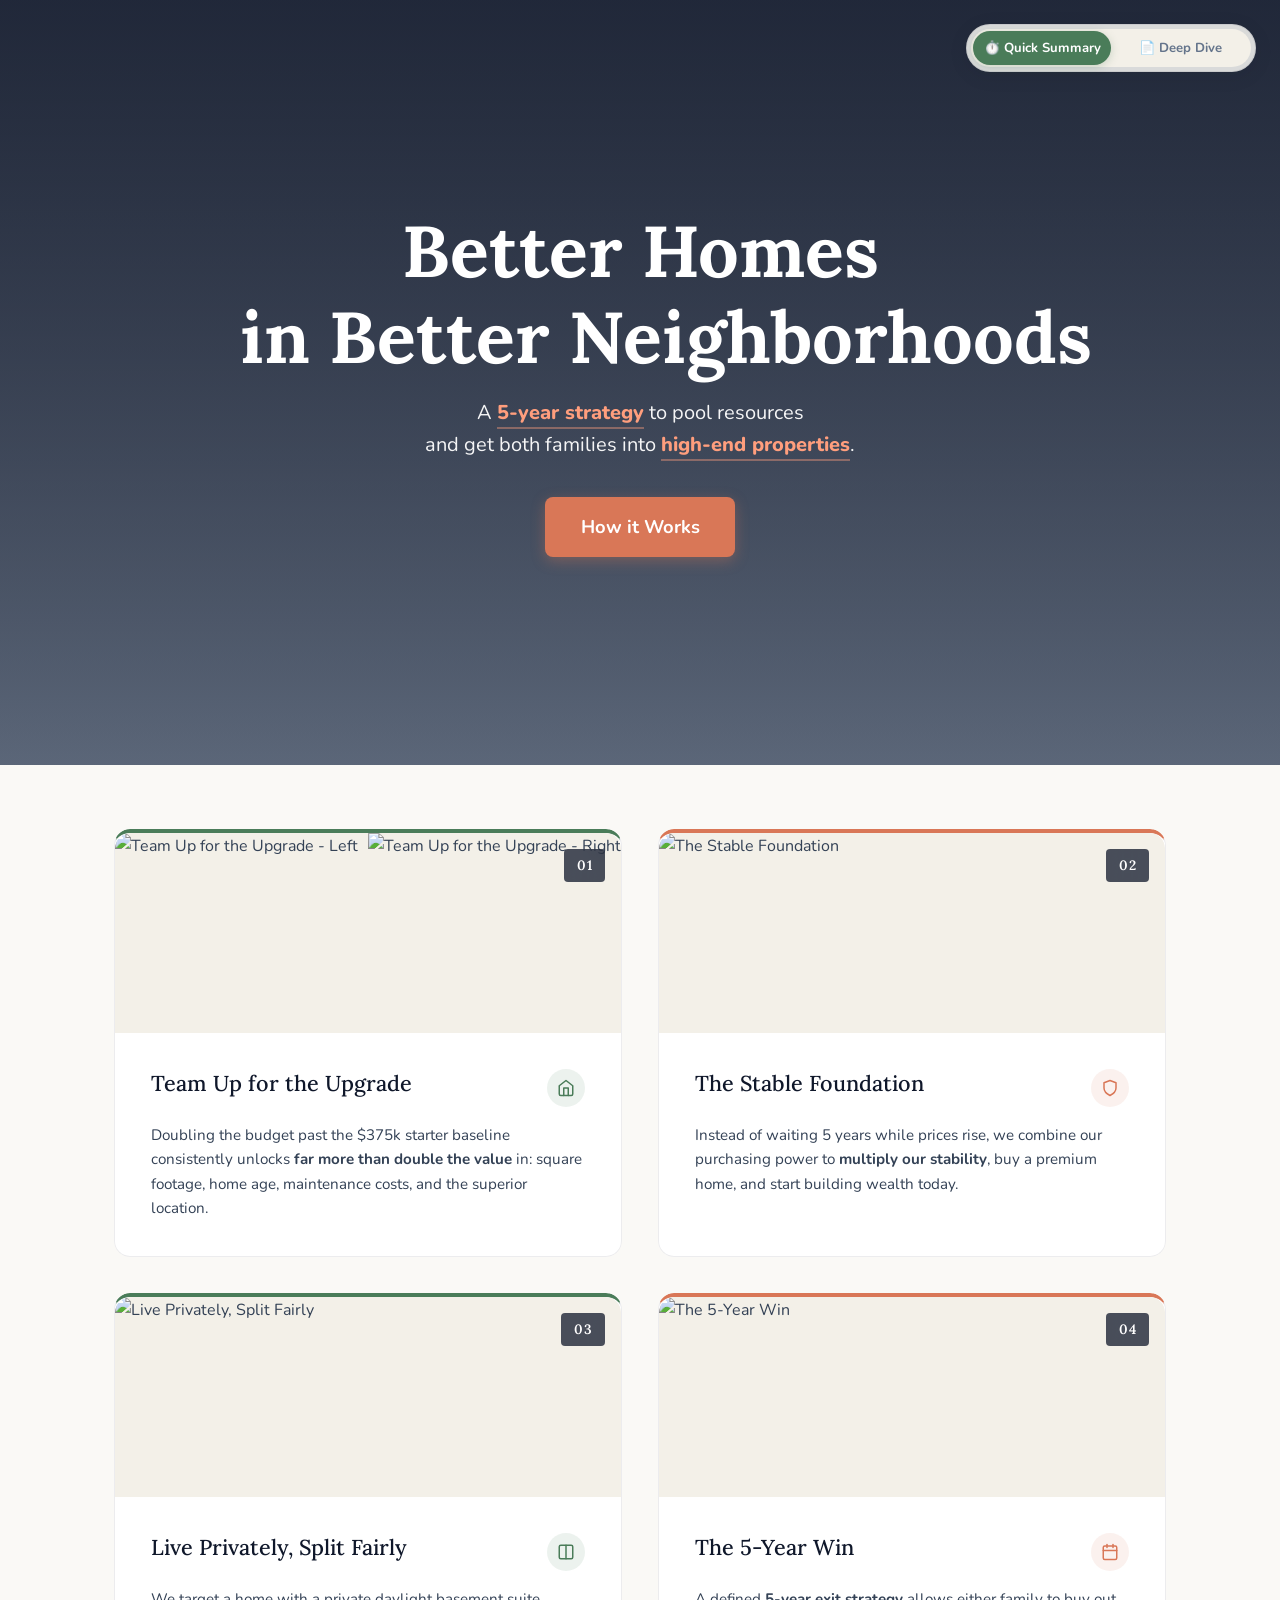
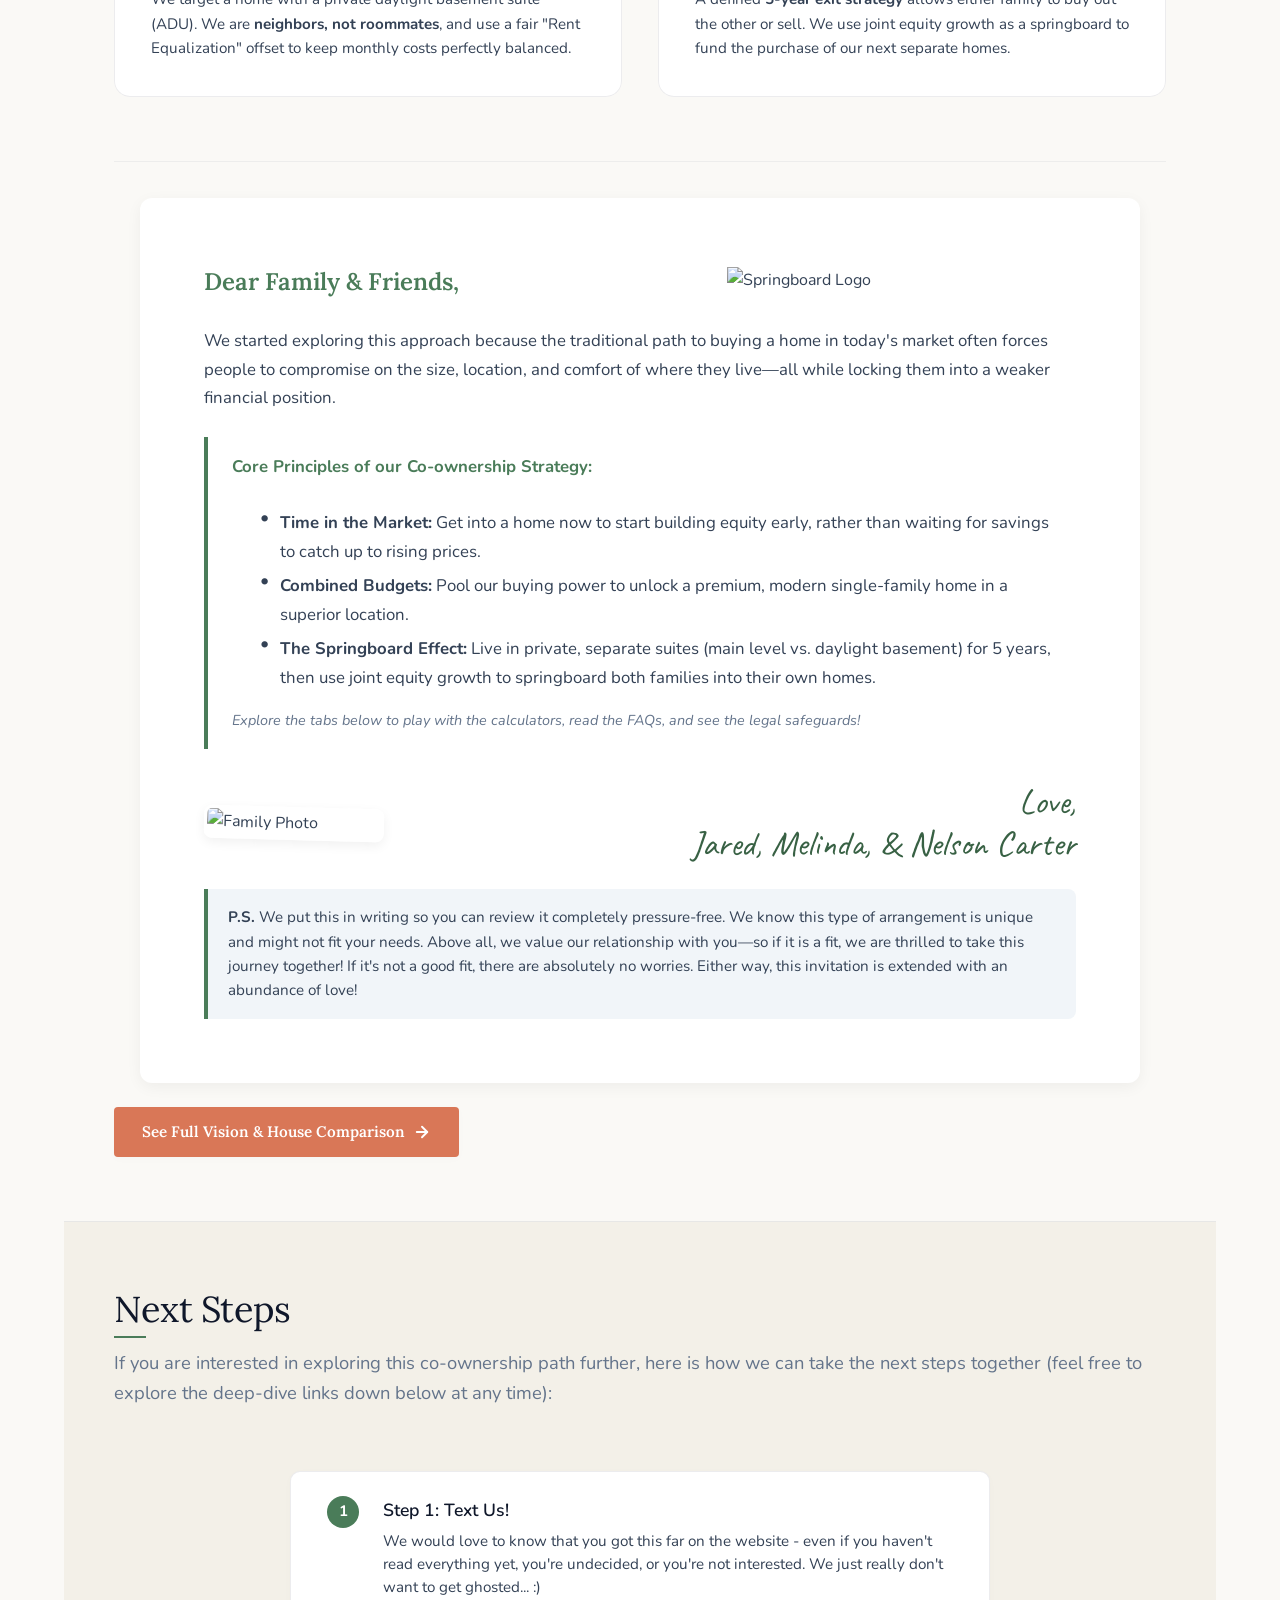
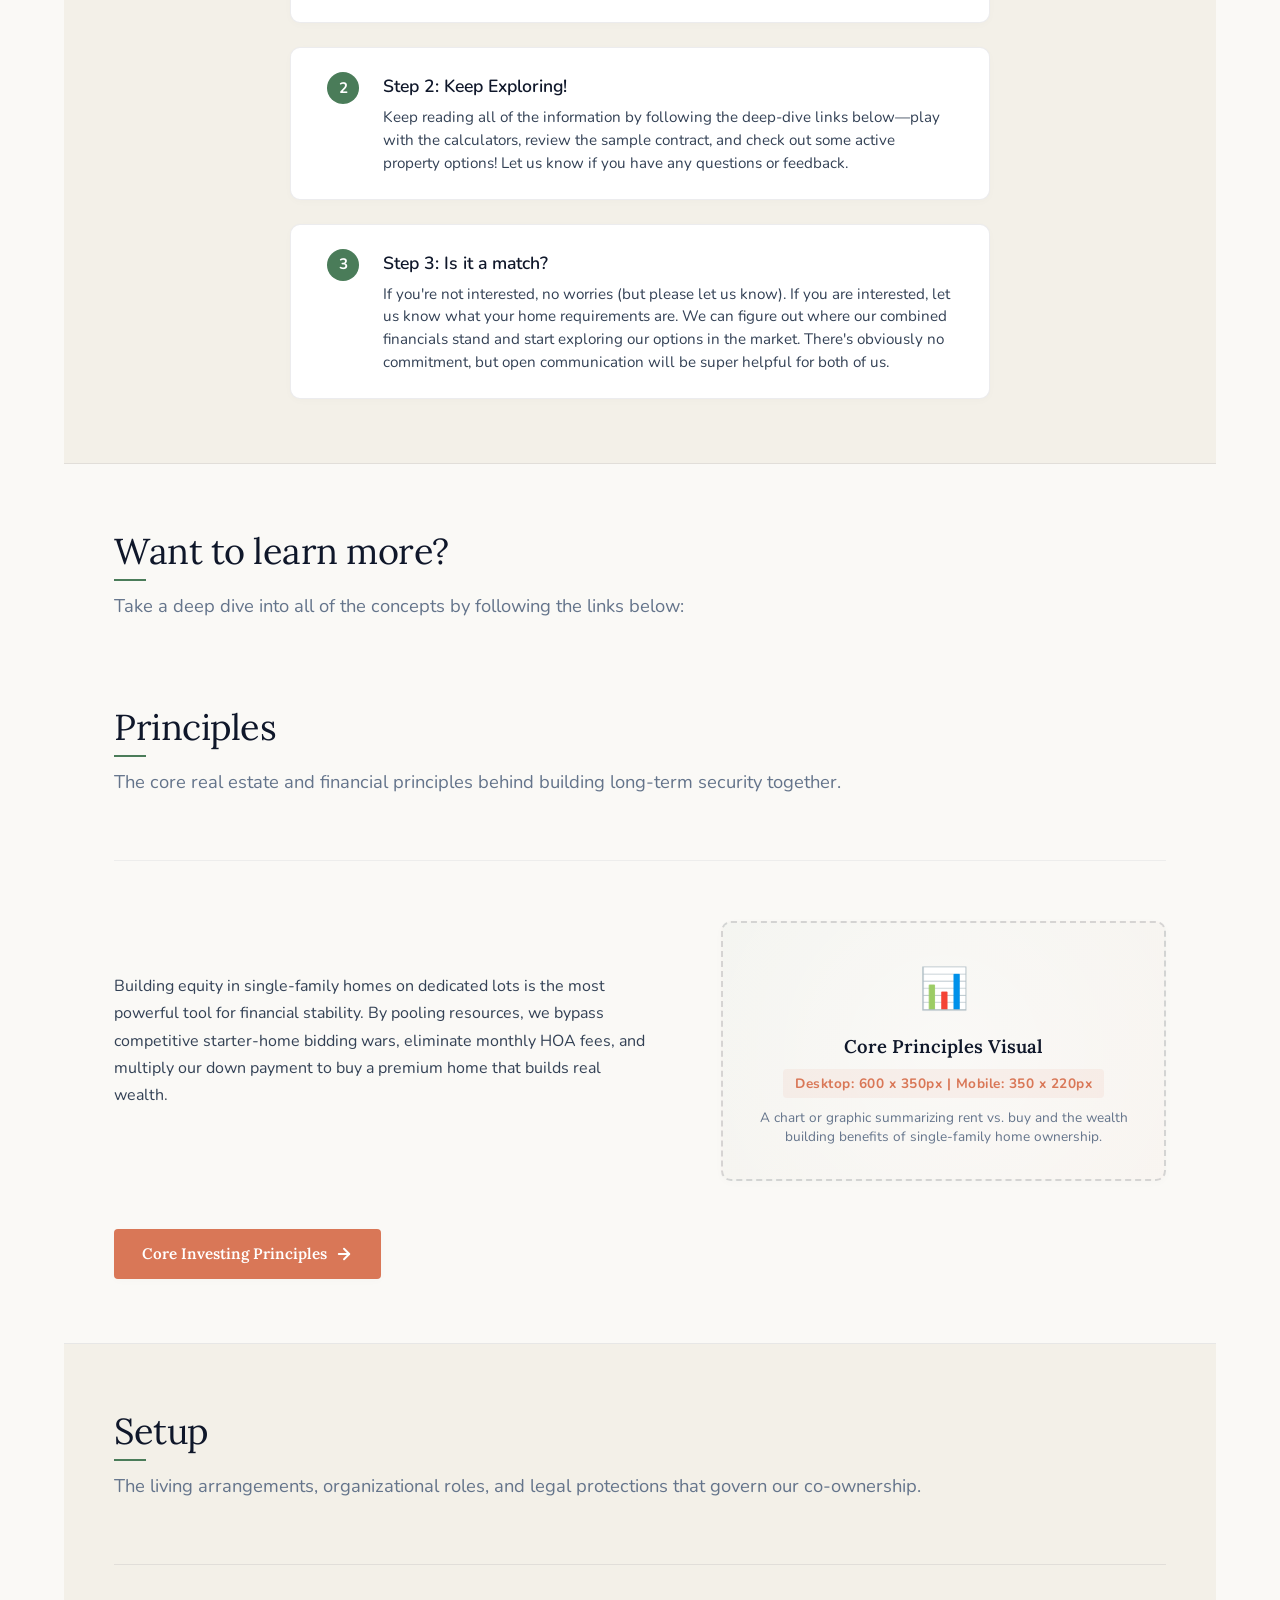
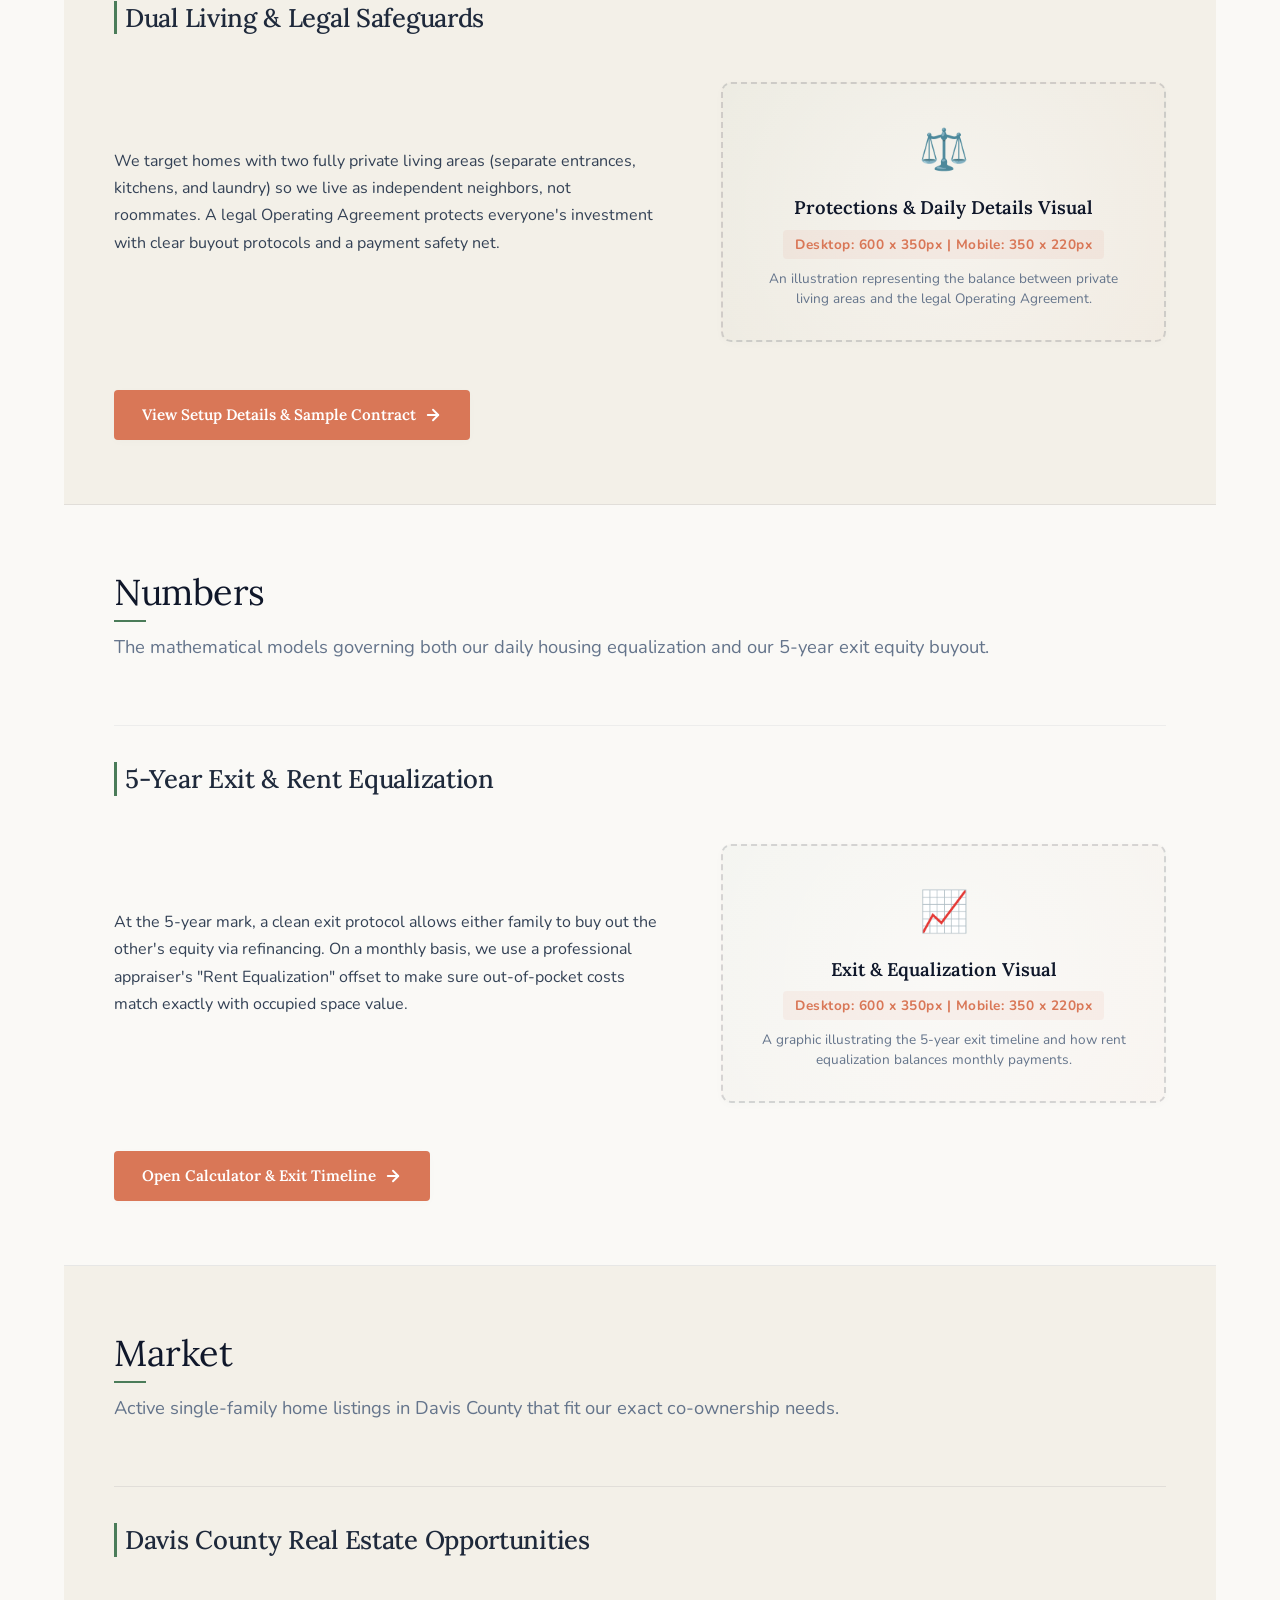
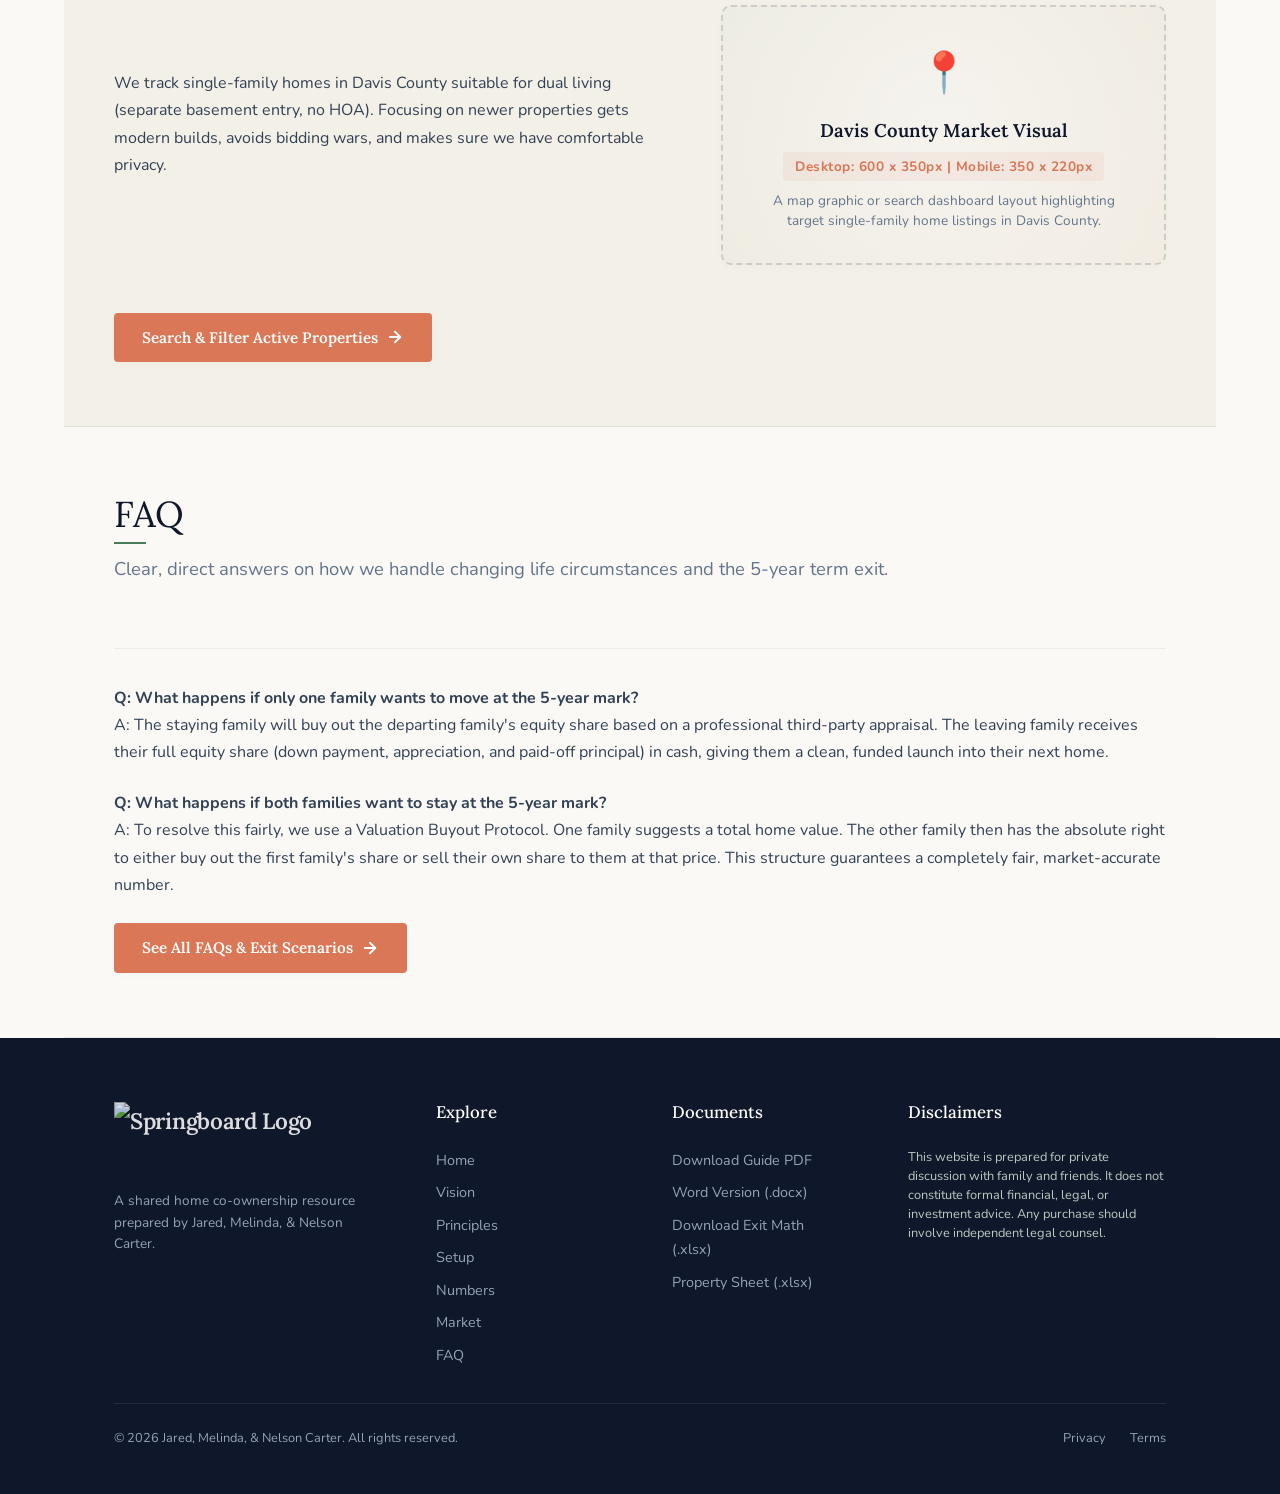
==== index.html @ 42039cf4 "Remove Partnership Dynamics section" ====
<!DOCTYPE html>
<html lang="en">
<head>
    <meta charset="UTF-8">
    <meta name="viewport" content="width=device-width, initial-scale=1.0">
    <meta name="description" content="A transparent, math-driven guide to home co-ownership. Prepared by Jared, Melinda, & Nelson Carter.">
    <title>Co-own: Home Co-ownership Informational Platform - Jared, Melinda, & Nelson Carter</title>
    <link rel="icon" type="image/png" href="https://raw.githubusercontent.com/zowper/co-own/main/assets/favicon.png">
    <link rel="stylesheet" href="css/styles.css">
</head>
<body class="homepage">

    <div class="layout-wrapper">
        <!-- Main Content Area -->
        <main class="main-content">

            <!-- Hero Section -->
            <section id="hero" class="hero-section">
                <!-- Hero Video Background -->
                <div class="hero-video-container">
                    <video id="hero-video-1" class="hero-video active" autoplay muted playsinline></video>
                    <video id="hero-video-2" class="hero-video" muted playsinline></video>
                    <div class="hero-video-overlay"></div>
                </div>
                <div class="hero-content">
                    <h1 class="hero-title">Better Homes<br><span class="hero-title-nowrap">in Better Neighborhoods</span></h1>
                    <p class="hero-subtitle">A <span class="hero-highlight">5-year strategy</span> to pool resources<br class="desktop-only">and get both families into <span class="hero-highlight">high-end properties</span>.</p>
                    <a href="#vision" class="hero-cta-btn">How it Works</a>
                </div>
            </section>

            <!-- Vision Section -->
            <section id="vision" class="section letter-section reveal-on-scroll">
                <div class="container">

                    <!-- Vision Cards Grid -->
                    <div class="vision-cards-grid">
                        <!-- Card 1 -->
                        <div class="vision-card accent-sage">
                            <div class="vision-card-image-container split-images">
                                <img src="https://raw.githubusercontent.com/zowper/co-own/main/assets/photos/Card1Left.jpg" alt="Team Up for the Upgrade - Left" class="vision-card-img-split">
                                <img src="https://raw.githubusercontent.com/zowper/co-own/main/assets/photos/Card1Right.jpg" alt="Team Up for the Upgrade - Right" class="vision-card-img-split">
                                <span class="vision-card-number">01</span>
                            </div>
                            <div class="vision-card-content">
                                <div class="vision-card-header">
                                    <h3 class="vision-card-title">Team Up for the Upgrade</h3>
                                    <div class="vision-card-icon-wrapper">
                                        <svg viewBox="0 0 24 24" fill="none" stroke="currentColor" stroke-width="2" stroke-linecap="round" stroke-linejoin="round"><path d="M3 9l9-7 9 7v11a2 2 0 0 1-2 2H5a2 2 0 0 1-2-2z"></path><polyline points="9 22 9 12 15 12 15 22"></polyline></svg>
                                    </div>
                                </div>
                                <div class="quick-read-content">
                                    <p class="vision-card-body">Doubling the budget past the $375k starter baseline consistently unlocks <strong>far more than double the value</strong> in: square footage, home age, maintenance costs, and the superior location.</p>
                                </div>
                                <div class="deep-dive-content">
                                    <p class="vision-card-body">Due to first-time homebuyer demand, the oldest and cheapest homes start around $375,000, yet pushing past that baseline earns outsized returns.</p>
                                    <p class="vision-card-body">Doubling the budget consistently unlocks far greater value: you get more than double the square footage, a drastically newer build, less than half the maintenance costs, and a far superior location. Instead of competing for overpriced properties in the lower budget tiers, we pool our resources to get more for every dollar.</p>
                                </div>
                            </div>
                        </div>
                        <!-- Card 2 -->
                        <div class="vision-card accent-terracotta">
                            <div class="vision-card-image-container">
                                <img src="https://raw.githubusercontent.com/zowper/co-own/main/assets/photos/Card2.jpg" alt="The Stable Foundation" class="vision-card-img">
                                <span class="vision-card-number">02</span>
                            </div>
                            <div class="vision-card-content">
                                <div class="vision-card-header">
                                    <h3 class="vision-card-title">The Stable Foundation</h3>
                                    <div class="vision-card-icon-wrapper">
                                        <svg viewBox="0 0 24 24" fill="none" stroke="currentColor" stroke-width="2" stroke-linecap="round" stroke-linejoin="round"><path d="M12 22s8-4 8-10V5l-8-3-8 3v7c0 6 8 10 8 10z"></path></svg>
                                    </div>
                                </div>
                                <div class="quick-read-content">
                                    <p class="vision-card-body">Instead of waiting 5 years while prices rise, we combine our purchasing power to <strong>multiply our stability</strong>, buy a premium home, and start building wealth today.</p>
                                </div>
                                <div class="deep-dive-content">
                                    <p class="vision-card-body">Need help with your down payment? Need a co-borrower? By teaming up, our financial stability and purchasing power are instantly multiplied. Homes are going up by thousands of dollars each month, pushing traditional ownership further out of reach.</p>
                                    <p class="vision-card-body">Instead of waiting 5 years to afford a home—when prices could be tens or hundreds of thousands of dollars higher—we use our combined strength to buy a premium home and start building wealth right now.</p>
                                </div>
                            </div>
                        </div>
                        <!-- Card 3 -->
                        <div class="vision-card accent-sage">
                            <div class="vision-card-image-container">
                                <img src="https://raw.githubusercontent.com/zowper/co-own/main/assets/photos/Card3.jpg" alt="Live Privately, Split Fairly" class="vision-card-img">
                                <span class="vision-card-number">03</span>
                            </div>
                            <div class="vision-card-content">
                                <div class="vision-card-header">
                                    <h3 class="vision-card-title">Live Privately, Split Fairly</h3>
                                    <div class="vision-card-icon-wrapper">
                                        <svg viewBox="0 0 24 24" fill="none" stroke="currentColor" stroke-width="2" stroke-linecap="round" stroke-linejoin="round"><rect x="3" y="3" width="18" height="18" rx="2" ry="2"></rect><line x1="12" y1="3" x2="12" y2="21"></line></svg>
                                    </div>
                                </div>
                                <div class="quick-read-content">
                                    <p class="vision-card-body">We target a home with a private daylight basement suite (ADU). We are <strong>neighbors, not roommates</strong>, and use a fair "Rent Equalization" offset to keep monthly costs perfectly balanced.</p>
                                </div>
                                <div class="deep-dive-content">
                                    <p class="vision-card-body">Our specific target is a premium single-family home featuring a main living space alongside a completely separate, functional daylight basement apartment (an ADU). Both families get their own exclusive, private living space to enjoy. We become neighbors - not roommates.</p>
                                    <p class="vision-card-body">Because the upstairs and downstairs units have different rental values, we use a straightforward "Rent Equalization" formula. By adjusting monthly contributions based on the market value of the space each family occupies, we keep our out-of-pocket housing costs perfectly fair, transparent, and balanced.</p>
                                </div>
                            </div>
                        </div>
                        <!-- Card 4 -->
                        <div class="vision-card accent-terracotta">
                            <div class="vision-card-image-container">
                                <img src="https://raw.githubusercontent.com/zowper/co-own/main/assets/photos/Card4.jpg" alt="The 5-Year Win" class="vision-card-img">
                                <span class="vision-card-number">04</span>
                            </div>
                            <div class="vision-card-content">
                                <div class="vision-card-header">
                                    <h3 class="vision-card-title">The 5-Year Win</h3>
                                    <div class="vision-card-icon-wrapper">
                                        <svg viewBox="0 0 24 24" fill="none" stroke="currentColor" stroke-width="2" stroke-linecap="round" stroke-linejoin="round"><rect x="3" y="4" width="18" height="18" rx="2" ry="2"></rect><line x1="16" y1="2" x2="16" y2="6"></line><line x1="8" y1="2" x2="8" y2="6"></line><line x1="3" y1="10" x2="21" y2="10"></line></svg>
                                    </div>
                                </div>
                                <div class="quick-read-content">
                                    <p class="vision-card-body">A defined <strong>5-year exit strategy</strong> allows either family to buy out the other or sell. We use joint equity growth as a springboard to fund the purchase of our next separate homes.</p>
                                </div>
                                <div class="deep-dive-content">
                                    <p class="vision-card-body">This isn't a permanent living arrangement; it's a smart stepping stone. At the five-year mark, we trigger a defined exit strategy.</p>
                                    <p class="vision-card-body">Our goal is to use the accumulated equity to fund the purchase of a second home, allowing us to duplicate the model and gain full independence. Otherwise, the agreement includes a clear buyout mechanism and early exit paths that are 100% fair to both owners should either of us need them at any point.</p>
                                </div>
                            </div>
                        </div>
                    </div>

                    <!-- Sub-section: Proposal Letter -->
                    <div class="sub-section" id="proposal">
                        <div class="letter-card">
                            <img src="https://raw.githubusercontent.com/zowper/co-own/main/assets/Springboard-Logo.png" alt="Springboard Logo" class="letter-logo">
                            <div class="letter-greeting">Dear Family & Friends,</div>
                            <div class="letter-body">
                                <div class="quick-read-content">
                                    <p>We started exploring this approach because the traditional path to buying a home in today's market often forces people to compromise on the size, location, and comfort of where they live—all while locking them into a weaker financial position.</p>
                                    <div style="border-left: 4px solid var(--color-secondary); padding: var(--space-sm) var(--space-md); margin-bottom: var(--space-md);">
                                        <p style="margin-bottom: var(--space-xs); font-weight: 700; color: var(--color-secondary);">Core Principles of our Co-ownership Strategy:</p>
                                        <ul style="margin-left: 20px; margin-bottom: var(--space-sm); line-height: 1.6;">
                                            <li style="margin-bottom: 6px;"><strong>Time in the Market:</strong> Get into a home now to start building equity early, rather than waiting for savings to catch up to rising prices.</li>
                                            <li style="margin-bottom: 6px;"><strong>Combined Budgets:</strong> Pool our buying power to unlock a premium, modern single-family home in a superior location.</li>
                                            <li style="margin-bottom: 6px;"><strong>The Springboard Effect:</strong> Live in private, separate suites (main level vs. daylight basement) for 5 years, then use joint equity growth to springboard both families into their own homes.</li>
                                        </ul>
                                        <p style="font-size: 0.9rem; color: var(--color-text-muted); font-style: italic; margin-bottom: 0;">Explore the tabs below to play with the calculators, read the FAQs, and see the legal safeguards!</p>
                                    </div>
                                </div>
                                <div class="deep-dive-content">
                                    <p>We started exploring this approach because the traditional path to buying a home in today's market often forces people to compromise on the size, location, and comfort of where they live—all while locking them into a weaker financial position.</p>
                                    <p>Through Jared’s experience investing in Utah real estate since 2017—from co-owning properties in Heber, Herriman, and Ogden to serving on a 64-unit HOA board—we have seen firsthand how powerful real estate is for building long-term security. Now, we want to bring those same wealth-building principles to our own housing, sharing the benefits with those we care about.</p>
                                    <p>When we ran the numbers, we realized the smartest, most stable path forward is a structured, 5-year co-ownership. By teaming up, two households can lift each other up and get both families into their own homes.</p>
                                    <p>Our plan is built on three core principles:</p>
                                    <ul style="margin-bottom: var(--space-md); margin-left: 20px;">
                                        <li><strong>Time in the market:</strong> Getting into a home now is the key to building equity early.</li>
                                        <li><strong>Pooling power:</strong> By combining our budgets, we unlock far more home value—better quality, larger square footage, newer builds, and superior locations—than we could individually.</li>
                                        <li><strong>The Springboard effect:</strong> By purchasing a home with a completely separate, private daylight basement suite, we can build equity together for five years. We then use that growth to fund a second home, successfully springboarding both families into desirable properties.</li>
                                    </ul>
                                    <p>This website is an introduction to how these principles work. It outlines the co-ownership numbers, the daily details, the legal protections, and our 5-year exit plan. We invite you to look through it, play with the numbers at your own pace, and see if we can build something great together.</p>
                                </div>
                            </div>
                            <div class="letter-signature">
                                <img src="https://raw.githubusercontent.com/zowper/co-own/main/assets/Carters.jpg" alt="Family Photo" class="signature-family-photo">
                                <div class="letter-names">Love,<br>Jared, Melinda, & Nelson Carter</div>
                            </div>
                            <div class="letter-ps">
                                <strong>P.S.</strong> We put this in writing so you can review it completely pressure-free. We know this type of arrangement is unique and might not fit your needs. Above all, we value our relationship with you—so if it is a fit, we are thrilled to take this journey together!  If it's not a good fit, there are absolutely no worries. Either way, this invitation is extended with an abundance of love!
                            </div>
                        </div>
                        
                        <div class="section-learn-more">
                            <a href="vision.html" class="learn-more-btn">
                                See Full Vision & House Comparison
                                <svg width="18" height="18" viewBox="0 0 24 24" fill="none" stroke="currentColor" stroke-width="2.5" stroke-linecap="round" stroke-linejoin="round" aria-hidden="true"><line x1="5" y1="12" x2="19" y2="12"></line><polyline points="12 5 19 12 12 19"></polyline></svg>
                            </a>
                        </div>
                    </div>
                </div>
            </section>

            <!-- Next Steps Section -->
            <section id="next-steps" class="section section-alt reveal-on-scroll">
                <div class="container">
                    <div class="section-header">
                        <h2>Next Steps</h2>
                        <p>If you are interested in exploring this co-ownership path further, here is how we can take the next steps together (feel free to explore the deep-dive links down below at any time):</p>
                    </div>
                    
                    <div class="steps-list-wrapper">
                        <ul class="steps-list">
                            <li>
                                <span class="step-number">1</span>
                                <div class="step-content">
                                    <strong>Step 1: Text Us!</strong>
                                    <p>We would love to know that you got this far on the website - even if you haven't read everything yet, you're undecided, or you're not interested. We just really don't want to get ghosted... :)</p>
                                </div>
                            </li>
                            <li>
                                <span class="step-number">2</span>
                                <div class="step-content">
                                    <strong>Step 2: Keep Exploring!</strong>
                                    <p>Keep reading all of the information by following the deep-dive links below—play with the calculators, review the sample contract, and check out some active property options! Let us know if you have any questions or feedback.</p>
                                </div>
                            </li>
                            <li>
                                <span class="step-number">3</span>
                                <div class="step-content">
                                    <strong>Step 3: Is it a match?</strong>
                                    <p>If you're not interested, no worries (but please let us know). If you are interested, let us know what your home requirements are. We can figure out where our combined financials stand and start exploring our options in the market. There's obviously no commitment, but open communication will be super helpful for both of us.</p>
                                </div>
                            </li>
                        </ul>
                    </div>
                </div>
            </section>

            <!-- Deep Dive Section Header -->
            <section class="section reveal-on-scroll" style="padding-bottom: 0; border-bottom: none;">
                <div class="container">
                    <div class="section-header" style="margin-bottom: 0;">
                        <h2>Want to learn more?</h2>
                        <p>Take a deep dive into all of the concepts by following the links below:</p>
                    </div>
                </div>
            </section>

            <!-- Principles Section -->
            <section id="principles" class="section reveal-on-scroll">
                <div class="container">
                    <div class="section-header">
                        <h2>Principles</h2>
                        <p>The core real estate and financial principles behind building long-term security together.</p>
                    </div>

                    <div class="sub-section">
                        <div class="split-layout">
                            <div>
                                <div class="quick-read-content">
                                    <p>Building equity in single-family homes on dedicated lots is the most powerful tool for financial stability. By pooling resources, we bypass competitive starter-home bidding wars, eliminate monthly HOA fees, and multiply our down payment to buy a premium home that builds real wealth.</p>
                                </div>
                                <div class="deep-dive-content">
                                    <p>Building real equity in single-family homes on dedicated lots is the single most powerful tool for long-term financial stability. Renting definitely has its place, but it's one of the worst ways to build stability and wealth. Condos and townhomes are a step in the right direction, but shared land ownership, HOA limitations, and several other hurdles prevent them from providing strong stability and wealth accumulation.</p>
                                    <p>By pooling our resources to buy a premium single-family home with a private suite, we bypass the competitive starter-home market, eliminate HOA fees, and buy a premium home with double the value. This down payment multiplier and land ownership structure allows us to build significant wealth together.</p>
                                </div>
                            </div>
                            <div class="image-placeholder-box">
                                <div class="image-placeholder-box-content">
                                    <span class="image-placeholder-icon">📊</span>
                                    <div class="image-placeholder-title">Core Principles Visual</div>
                                    <span class="image-placeholder-dimensions">Desktop: 600 x 350px | Mobile: 350 x 220px</span>
                                    <p class="image-placeholder-desc">A chart or graphic summarizing rent vs. buy and the wealth building benefits of single-family home ownership.</p>
                                </div>
                            </div>
                        </div>
                        
                        <div class="section-learn-more">
                            <a href="principles.html" class="learn-more-btn">
                                Core Investing Principles
                                <svg width="18" height="18" viewBox="0 0 24 24" fill="none" stroke="currentColor" stroke-width="2.5" stroke-linecap="round" stroke-linejoin="round" aria-hidden="true"><line x1="5" y1="12" x2="19" y2="12"></line><polyline points="12 5 19 12 12 19"></polyline></svg>
                            </a>
                        </div>
                    </div>
                </div>
            </section>

            <!-- Setup Section -->
            <section id="setup" class="section section-alt reveal-on-scroll">
                <div class="container">
                    <div class="section-header">
                        <h2>Setup</h2>
                        <p>The living arrangements, organizational roles, and legal protections that govern our co-ownership.</p>
                    </div>

                    <div class="sub-section" id="adu">
                        <h3 class="sub-section-title">Dual Living & Legal Safeguards</h3>
                        <div class="split-layout">
                            <div>
                                <div class="quick-read-content">
                                    <p>We target homes with two fully private living areas (separate entrances, kitchens, and laundry) so we live as independent neighbors, not roommates. A legal Operating Agreement protects everyone's investment with clear buyout protocols and a payment safety net.</p>
                                </div>
                                <div class="deep-dive-content">
                                    <p>This isn't about living together as roommates. It is a structured property co-ownership designed to help both households build equity while enjoying complete space and privacy. We focus on homes that naturally offer two separate, fully private living areas—typically a main level home (Upstairs) and a fully finished daylight basement (Downstairs), each with its own independent entrance, full kitchen, laundry room, and living areas.</p>
                                    <p>To protect everyone's investment, our co-ownership is governed by a Good Neighbor Agreement outlining daily details and a formal legal Operating Agreement. This contract defines ownership percentages, defaults, and a Payment Safety Net (Dynamic Ledger) to keep our partnership safe, clear, and predictable.</p>
                                </div>
                            </div>
                            <div class="image-placeholder-box">
                                <div class="image-placeholder-box-content">
                                    <span class="image-placeholder-icon">⚖️</span>
                                    <div class="image-placeholder-title">Protections & Daily Details Visual</div>
                                    <span class="image-placeholder-dimensions">Desktop: 600 x 350px | Mobile: 350 x 220px</span>
                                    <p class="image-placeholder-desc">An illustration representing the balance between private living areas and the legal Operating Agreement.</p>
                                </div>
                            </div>
                        </div>
                        
                        <div class="section-learn-more">
                            <a href="setup.html" class="learn-more-btn">
                                View Setup Details & Sample Contract
                                <svg width="18" height="18" viewBox="0 0 24 24" fill="none" stroke="currentColor" stroke-width="2.5" stroke-linecap="round" stroke-linejoin="round" aria-hidden="true"><line x1="5" y1="12" x2="19" y2="12"></line><polyline points="12 5 19 12 12 19"></polyline></svg>
                            </a>
                        </div>
                    </div>
                </div>
            </section>

            <!-- Numbers Section -->
            <section id="numbers" class="section reveal-on-scroll">
                <div class="container">
                    <div class="section-header">
                        <h2>Numbers</h2>
                        <p>The mathematical models governing both our daily housing equalization and our 5-year exit equity buyout.</p>
                    </div>

                    <div class="sub-section">
                        <h3 class="sub-section-title">5-Year Exit & Rent Equalization</h3>
                        <div class="split-layout">
                            <div>
                                <div class="quick-read-content">
                                    <p>At the 5-year mark, a clean exit protocol allows either family to buy out the other's equity via refinancing. On a monthly basis, we use a professional appraiser's "Rent Equalization" offset to make sure out-of-pocket costs match exactly with occupied space value.</p>
                                </div>
                                <div class="deep-dive-content">
                                    <p>This co-ownership is a springboard, not a permanent arrangement. At the 5-year mark, a clean exit protocol allows either family to move. The staying family refinances the property to buy out the departing family's equity (down payment, paid-off principal, and home appreciation) in cash, giving both families a solid launchpad into their next homes.</p>
                                    <p>On a monthly basis, we keep things perfectly fair through Rent Equalization. A professional local appraiser sets the rental value for both the upstairs and downstairs suites. The family occupying the more valuable space pays a monthly adjustment to the other family. This offset guarantees that each family's out-of-pocket housing costs align exactly with their equity ownership share.</p>
                                </div>
                            </div>
                            <div class="image-placeholder-box">
                                <div class="image-placeholder-box-content">
                                    <span class="image-placeholder-icon">📈</span>
                                    <div class="image-placeholder-title">Exit & Equalization Visual</div>
                                    <span class="image-placeholder-dimensions">Desktop: 600 x 350px | Mobile: 350 x 220px</span>
                                    <p class="image-placeholder-desc">A graphic illustrating the 5-year exit timeline and how rent equalization balances monthly payments.</p>
                                </div>
                            </div>
                        </div>
                        
                        <div class="section-learn-more">
                            <a href="numbers.html" class="learn-more-btn">
                                Open Calculator & Exit Timeline
                                <svg width="18" height="18" viewBox="0 0 24 24" fill="none" stroke="currentColor" stroke-width="2.5" stroke-linecap="round" stroke-linejoin="round" aria-hidden="true"><line x1="5" y1="12" x2="19" y2="12"></line><polyline points="12 5 19 12 12 19"></polyline>
                                </svg>
                            </a>
                        </div>
                    </div>
                </div>
            </section>

            <!-- Market Section -->
            <section id="market" class="section section-alt reveal-on-scroll">
                <div class="container">
                    <div class="section-header">
                        <h2>Market</h2>
                        <p>Active single-family home listings in Davis County that fit our exact co-ownership needs.</p>
                    </div>

                    <div class="sub-section">
                        <h3 class="sub-section-title">Davis County Real Estate Opportunities</h3>
                        <div class="split-layout">
                            <div>
                                <div class="quick-read-content">
                                    <p>We track single-family homes in Davis County suitable for dual living (separate basement entry, no HOA). Focusing on newer properties gets modern builds, avoids bidding wars, and makes sure we have comfortable privacy.</p>
                                </div>
                                <div class="deep-dive-content">
                                    <p>We actively track single-family homes in Davis County that fit our exact co-ownership needs. We look first for properties with spacious layouts, minimal or no HOA fees, and configurations highly suitable for independent daylight basement apartments.</p>
                                    <p>By focusing on modern properties and new construction communities, we get modern build quality, bypass bidding wars, and gain structural layouts that make private dual-living comfortable from day one.</p>
                                </div>
                            </div>
                            <div class="image-placeholder-box">
                                <div class="image-placeholder-box-content">
                                    <span class="image-placeholder-icon">📍</span>
                                    <div class="image-placeholder-title">Davis County Market Visual</div>
                                    <span class="image-placeholder-dimensions">Desktop: 600 x 350px | Mobile: 350 x 220px</span>
                                    <p class="image-placeholder-desc">A map graphic or search dashboard layout highlighting target single-family home listings in Davis County.</p>
                                </div>
                            </div>
                        </div>
                        
                        <div class="section-learn-more">
                            <a href="market.html" class="learn-more-btn">
                                Search & Filter Active Properties
                                <svg width="18" height="18" viewBox="0 0 24 24" fill="none" stroke="currentColor" stroke-width="2.5" stroke-linecap="round" stroke-linejoin="round" aria-hidden="true"><line x1="5" y1="12" x2="19" y2="12"></line><polyline points="12 5 19 12 12 19"></polyline></svg>
                            </a>
                        </div>
                    </div>
                </div>
            </section>

            <!-- FAQ Section -->
            <section id="faq" class="section reveal-on-scroll">
                <div class="container">
                    <div class="section-header">
                        <h2>FAQ</h2>
                        <p>Clear, direct answers on how we handle changing life circumstances and the 5-year term exit.</p>
                    </div>

                    <div class="sub-section">
                        <div style="margin-bottom: var(--space-md);">
                            <p style="margin-bottom: var(--space-md);"><strong>Q: What happens if only one family wants to move at the 5-year mark?</strong><br>
                            A: The staying family will buy out the departing family's equity share based on a professional third-party appraisal. The leaving family receives their full equity share (down payment, appreciation, and paid-off principal) in cash, giving them a clean, funded launch into their next home.</p>
                            
                            <p><strong>Q: What happens if both families want to stay at the 5-year mark?</strong><br>
                            A: To resolve this fairly, we use a Valuation Buyout Protocol. One family suggests a total home value. The other family then has the absolute right to either buy out the first family's share or sell their own share to them at that price. This structure guarantees a completely fair, market-accurate number.</p>
                        </div>
                        
                        <div class="section-learn-more">
                            <a href="faq.html" class="learn-more-btn">
                                See All FAQs & Exit Scenarios
                                <svg width="18" height="18" viewBox="0 0 24 24" fill="none" stroke="currentColor" stroke-width="2.5" stroke-linecap="round" stroke-linejoin="round" aria-hidden="true"><line x1="5" y1="12" x2="19" y2="12"></line><polyline points="12 5 19 12 12 19"></polyline></svg>
                            </a>
                        </div>
                    </div>
                </div>
            </section>
        </main>
    </div>

    <!-- Footer -->
    <footer class="footer">
        <div class="container">
            <div class="footer-grid">
                <div class="footer-brand">
                    <a href="index.html" class="logo">
                        <img src="https://raw.githubusercontent.com/zowper/co-own/main/assets/Springboard-Logo.png" alt="Springboard Logo" class="logo-img">
                    </a>
                    <p style="margin-top: var(--space-xs);">A shared home co-ownership resource prepared by Jared, Melinda, & Nelson Carter.</p>
                </div>
                <div class="footer-col">
                    <h4>Explore</h4>
                    <ul class="footer-links">
                        <li><a href="index.html">Home</a></li>
                        <li><a href="vision.html">Vision</a></li>
                        <li><a href="principles.html">Principles</a></li>
                        <li><a href="setup.html">Setup</a></li>
                        <li><a href="numbers.html">Numbers</a></li>
                        <li><a href="market.html">Market</a></li>
                        <li><a href="faq.html">FAQ</a></li>
                    </ul>
                </div>
                <div class="footer-col">
                    <h4>Documents</h4>
                    <ul class="footer-links">
                        <li><a href="context/Co-Ownership Guide.pdf" target="_blank">Download Guide PDF</a></li>
                        <li><a href="context/Premium Family Co-Ownership Guide - Elegant Text Edition.docx" target="_blank">Word Version (.docx)</a></li>
                        <li><a href="context/Co-Ownership Exit Plan.xlsx" target="_blank">Download Exit Math (.xlsx)</a></li>
                        <li><a href="context/Property Data (Co-Ownership Route).xlsx" target="_blank">Property Sheet (.xlsx)</a></li>
                    </ul>
                </div>
                <div class="footer-col">
                    <h4>Disclaimers</h4>
                    <p style="font-size: 0.8rem; line-height: 1.5; color: #BDC8C1;">This website is prepared for private discussion with family and friends. It does not constitute formal financial, legal, or investment advice. Any purchase should involve independent legal counsel.</p>
                </div>
            </div>
            <div class="footer-bottom">
                <p>&copy; 2026 Jared, Melinda, & Nelson Carter. All rights reserved.</p>
                <div class="footer-links" style="flex-direction: row; gap: var(--space-md);">
                    <a href="#">Privacy</a>
                    <a href="#">Terms</a>
                </div>
            </div>
        </div>
    </footer>

    <script src="js/properties-data.js"></script>
    <script src="js/main.js"></script>
</body>
</html>
---- css/styles.css ----
@import url('https://fonts.googleapis.com/css2?family=Lora:ital,wght@0,400..700;1,400..700&family=Nunito:ital,wght@0,300..900;1,300..900&family=Satisfy&family=Caveat:wght@400;700&display=swap');

:root {
    /* Oatmeal, Navy, Sage & Terracotta Design System */
    --color-bg: #FAF9F6;              /* Warm Oatmeal/Cream Background */
    --color-surface: #FFFFFF;         /* Pure White */
    --color-surface-alt: #F3F0E8;     /* Warm Soft Grey/Cream */
    --color-surface-card: #FFFFFF;
    
    --color-primary: #0F172A;         /* Deep Navy/Slate Headings */
    --color-primary-light: #1E293B;   /* Slate 800 */
    --color-primary-dark: #030712;    /* Slate 950 */
    
    --color-secondary: #4A7C59;       /* Earthy Sage Green Accent */
    --color-secondary-dark: #386144;  /* Deep Sage Green */
    --color-accent: #D97757;          /* Warm Terracotta Accent */
    --color-accent-hover: #C25E3E;    /* Terracotta Hover */
    
    --color-text-main: #334155;       /* Soft Slate Gray Body Text */
    --color-text-muted: #64748B;      /* Slate 500 Muted Text */
    --color-border: rgba(15, 23, 42, 0.08); /* Ultra-thin Navy/Slate Border */
    --color-border-hover: rgba(15, 23, 42, 0.15);
    
    /* Shadows */
    --shadow-sm: 0 2px 8px rgba(15, 23, 42, 0.02);
    --shadow-md: 0 12px 30px rgba(15, 23, 42, 0.03);
    --shadow-lg: 0 20px 48px rgba(15, 23, 42, 0.05);
    
    /* Typography */
    --font-heading: 'Lora', serif;
    --font-body: 'Nunito', sans-serif;
    
    /* Spacing */
    --space-xs: 0.5rem;
    --space-sm: 1rem;
    --space-md: 1.5rem;
    --space-lg: 2.25rem;
    --space-xl: 4rem;
    --space-xxl: 6rem;
    
    /* Misc */
    --radius-sm: 4px;
    --radius-md: 10px;
    --radius-lg: 16px;
    --transition-fast: 0.2s ease;
    --transition-normal: 0.3s cubic-bezier(0.25, 0.46, 0.45, 0.94);
    --color-header-bg: rgba(250, 249, 246, 0.85);
}



/* Reset and Globals */
*, *::before, *::after {
    box-sizing: border-box;
    margin: 0;
    padding: 0;
}

html {
    scroll-behavior: smooth;
    font-size: 16px;
}

body {
    background-color: var(--color-bg);
    color: var(--color-text-main);
    font-family: var(--font-body);
    line-height: 1.7;
    overflow-x: hidden;
}

body.nav-active {
    overflow: hidden;
}

a {
    color: inherit;
    text-decoration: none;
    transition: color var(--transition-fast);
}

h1, h2, h3, h4, h5, h6 {
    font-weight: 500;
    line-height: 1.3;
    color: var(--color-primary);
}

h1, h2, h3 {
    font-family: var(--font-heading);
}

h4, h5, h6 {
    font-family: var(--font-body);
}

p {
    margin-bottom: 1.25rem;
    font-weight: 400;
}

/* Layout Utilities */
.container {
    width: 100%;
    max-width: 1100px;
    margin: 0 auto;
    padding: 0 var(--space-md);
}

.section {
    padding: var(--space-xl) 0;
    border-bottom: 1px solid var(--color-border);
    scroll-margin-top: 90px; /* Offset for sticky header (75px height + 15px breathing room) */
}

.section-alt {
    background-color: var(--color-surface-alt);
}

.section-header {
    max-width: 100%;
    margin-bottom: var(--space-xl);
}

.section-header h2 {
    font-size: 2.25rem;
    font-weight: 300; /* Lighter weight for premium look */
    margin-bottom: var(--space-sm);
    letter-spacing: -0.5px;
    position: relative;
    display: inline-block;
}

.section-header h2::after {
    content: '';
    position: absolute;
    bottom: -6px;
    left: 0;
    width: 32px;
    height: 2px;
    background-color: var(--color-secondary);
}

.section-header p {
    color: var(--color-text-muted);
    font-size: 1.15rem;
    line-height: 1.6;
}

/* Buttons */
.btn {
    display: inline-flex;
    align-items: center;
    justify-content: center;
    padding: 0.7rem 1.6rem;
    font-family: var(--font-heading);
    font-weight: 500;
    font-size: 0.95rem;
    border-radius: var(--radius-sm);
    border: none;
    cursor: pointer;
    transition: all var(--transition-fast);
    gap: 0.5rem;
}

.btn-primary {
    background-color: var(--color-accent);
    color: #FFFFFF;
    box-shadow: var(--shadow-sm);
}

.btn-primary:hover {
    background-color: var(--color-accent-hover);
    transform: translateY(-1px);
}

.btn-secondary {
    background-color: transparent;
    color: var(--color-primary);
    border: 1px solid var(--color-primary);
}

.btn-secondary:hover {
    background-color: var(--color-primary);
    color: #FFFFFF;
    transform: translateY(-1px);
}

/* Modern Top Header & Navigation Layout */
.layout-wrapper {
    display: block;
    width: 100%;
    max-width: 1400px;
    margin: 0 auto;
    position: relative;
}

.main-content {
    flex-grow: 1;
    min-width: 0;
    padding: 0 var(--space-xl);
    margin-top: 75px; /* Offset for sticky top-bar */
}

/* Glassmorphic Top Header styling */
.top-header {
    position: fixed;
    top: 0;
    left: 0;
    width: 100%;
    height: 75px;
    background-color: var(--color-header-bg);
    backdrop-filter: blur(16px);
    -webkit-backdrop-filter: blur(16px);
    border-bottom: 1px solid var(--color-border);
    z-index: 1000;
    transition: background-color var(--transition-normal), box-shadow var(--transition-normal);
}

.top-header.scrolled {
    box-shadow: var(--shadow-sm);
    background-color: rgba(250, 249, 246, 0.95);
}

.header-container {
    max-width: 1400px;
    height: 100%;
    margin: 0 auto;
    display: flex;
    justify-content: space-between;
    align-items: center;
    padding: 0 var(--space-xl);
}

.logo {
    display: flex;
    align-items: center;
    gap: var(--space-xs);
    font-family: var(--font-heading);
    font-weight: 600;
    font-size: 1.4rem;
    color: var(--color-primary);
    letter-spacing: -0.3px;
    cursor: pointer;
}

.logo-img {
    height: 38px;
    width: auto;
    object-fit: contain;
    transition: transform var(--transition-normal);
}

.logo:hover .logo-img {
    transform: scale(1.04);
}

.nav-container {
    display: flex;
    align-items: center;
    height: 100%;
}

.nav-menu {
    position: relative;
    display: flex;
    flex-direction: row;
    list-style: none;
    gap: var(--space-xs);
    height: 100%;
    align-items: center;
}

.nav-item {
    display: flex;
    align-items: center;
    height: 100%;
}

.nav-link {
    display: block;
    font-weight: 500;
    font-size: 0.92rem;
    padding: 0.45rem 1rem;
    color: var(--color-text-muted);
    border-radius: 100px;
    transition: color 0.25s ease, background-color 0.2s ease;
    position: relative;
    z-index: 2;
    white-space: nowrap;
}

.nav-link:hover {
    color: var(--color-primary);
    background-color: rgba(15, 23, 42, 0.04);
}

.nav-link.active {
    color: #FFFFFF !important;
}

.nav-link.active:hover {
    background-color: transparent;
}

/* Sliding horizontal background pill indicator */
.nav-indicator {
    position: absolute;
    background-color: var(--color-primary);
    border-radius: 100px;
    z-index: 1;
    transition: transform 0.38s cubic-bezier(0.16, 1, 0.3, 1),
                width 0.38s cubic-bezier(0.16, 1, 0.3, 1),
                height 0.38s cubic-bezier(0.16, 1, 0.3, 1),
                opacity 0.25s ease;
    pointer-events: none;
    opacity: 0;
    top: 0;
    left: 0;
}

.mobile-nav-footer {
    display: none;
}

/* Mobile Hamburger Style */
.hamburger {
    display: none;
    flex-direction: column;
    justify-content: space-between;
    width: 20px;
    height: 14px;
    background: none;
    border: none;
    cursor: pointer;
    z-index: 1001;
    padding: 12px;
    box-sizing: content-box;
    flex-shrink: 0;
}

.hamburger span {
    width: 100%;
    height: 2px;
    background-color: var(--color-primary);
    transition: all var(--transition-fast);
}

/* Hero Banner Section */
.hero-banner-section {
    padding: var(--space-md) 0 var(--space-sm) 0;
}

.hero-banner-container {
    position: relative;
    border-radius: var(--radius-lg);
    overflow: hidden;
    height: 400px;
    display: flex;
    align-items: center;
    padding: var(--space-xl) var(--space-lg);
    box-shadow: var(--shadow-lg);
    border: 1px solid var(--color-border);
}

.hero-banner-image-wrapper {
    position: absolute;
    top: 0;
    left: 0;
    width: 100%;
    height: 100%;
    z-index: 1;
}

.hero-banner-image {
    width: 100%;
    height: 100%;
    object-fit: cover;
    object-position: center;
}

.hero-banner-overlay {
    position: absolute;
    top: 0;
    left: 0;
    width: 100%;
    height: 100%;
    background: linear-gradient(90deg, rgba(3, 7, 18, 0.95) 0%, rgba(3, 7, 18, 0.65) 45%, rgba(3, 7, 18, 0.15) 100%);
    transition: background var(--transition-normal);
}



.hero-banner-content {
    position: relative;
    z-index: 2;
    max-width: 680px;
    padding-left: var(--space-sm);
}

.hero-banner-title {
    font-size: 3.5rem;
    font-weight: 300;
    line-height: 1.15;
    color: #FAF9F6; /* Warm Sand text for high readability */
    letter-spacing: -1.5px;
    margin: 0;
    text-shadow: 0 2px 10px rgba(0, 0, 0, 0.3);
}

.hero-banner-title .highlight-text {
    font-weight: 700;
    color: #D97757; /* Sage green for contrast in dark banner */
}

@media (max-width: 1024px) {
    .hero-banner-container {
        height: 320px;
        padding: var(--space-lg) var(--space-md);
    }
    .hero-banner-title {
        font-size: 2.8rem;
        letter-spacing: -1px;
    }
}

@media (max-width: 768px) {
    .hero-banner-container {
        height: 280px;
        padding: var(--space-md);
    }
    .hero-banner-overlay {
        background: linear-gradient(180deg, rgba(3, 7, 18, 0.8) 0%, rgba(3, 7, 18, 0.9) 100%);
    }

    .hero-banner-title {
        font-size: 2.2rem;
        text-align: center;
    }
    .hero-banner-content {
        margin: 0 auto;
        padding-left: 0;
    }
}

/* Personal Letter Hero */
.letter-section {
    padding: var(--space-xl) 0;
}

.body-logo-container {
    max-width: 820px;
    margin: 0 auto var(--space-md) auto;
    width: 100%;
    box-sizing: border-box;
    display: flex;
    justify-content: center;
}

.body-logo {
    display: block;
    width: 280px;
    max-width: 90%;
    height: auto;
    transition: transform 0.3s cubic-bezier(0.16, 1, 0.3, 1);
}

.body-logo:hover {
    transform: translateY(-2px);
}

.letter-card {
    background-color: #FFFFFF;
    border: none;
    border-radius: 12px;
    padding: var(--space-xl);
    box-shadow: 0 4px 15px rgba(0,0,0,0.05);
    position: relative;
    max-width: 1000px;
    margin: 0 auto;
    box-sizing: border-box;
    transition: transform 0.3s ease, box-shadow 0.3s ease;
}

.letter-logo {
    float: right;
    width: 350px;
    max-width: 40%;
    height: auto;
    margin-left: var(--space-md);
    margin-bottom: var(--space-sm);
    margin-top: 2px;
    display: block;
    transition: transform 0.3s ease;
}

.letter-logo:hover {
    transform: scale(1.03);
}

@media (min-width: 769px) {
    .letter-logo {
        margin-left: var(--space-lg);
        margin-bottom: var(--space-md);
        margin-top: 5px;
    }
    
    .letter-signature,
    .letter-ps {
        clear: right;
    }
}

.letter-greeting {
    font-family: 'Lora', Georgia, serif;
    color: #4A7C59;
    font-size: 1.5rem;
    font-weight: 600;
    margin-bottom: var(--space-md);
}

.letter-body {
    font-size: 1.05rem;
    line-height: 1.7;
    color: var(--color-text-main);
}

.letter-body p {
    margin-bottom: 1.5rem;
}

.letter-body ul {
    list-style: none;
    padding-left: 0;
    margin-top: 1.75rem;
    margin-bottom: 2.25rem;
}

.letter-body li {
    position: relative;
    padding-left: 28px;
    margin-bottom: 1.5rem;
    font-size: 1.05rem;
    line-height: 1.7;
    color: var(--color-text-main);
}

.letter-body li:last-child {
    margin-bottom: 0;
}

.letter-body li::before {
    content: '•';
    position: absolute;
    left: 8px;
    top: 0;
    color: var(--color-text-main);
    font-weight: bold;
    font-size: 1.1rem;
    line-height: 1;
}

.letter-signature {
    margin-top: 2rem;
    display: flex;
    justify-content: space-between;
    align-items: center;
    flex-wrap: wrap;
    gap: var(--space-md);
    clear: both;
}

.signature-family-photo {
    width: 180px;
    max-width: 100%;
    height: auto;
    border-radius: 8px;
    box-shadow: 0 4px 12px rgba(0, 0, 0, 0.06);
    border: 3px solid #FFF;
    transform: rotate(1.5deg);
    transition: transform 0.3s cubic-bezier(0.175, 0.885, 0.32, 1.275), box-shadow 0.3s ease;
    display: block;
}

.signature-family-photo:hover {
    transform: rotate(0deg) scale(1.06);
    box-shadow: 0 8px 20px rgba(0, 0, 0, 0.1);
}

.letter-names {
    font-family: 'Caveat', cursive;
    font-size: 2.2rem;
    font-weight: normal;
    color: #386144;
    text-align: right;
    line-height: 1.2;
}

.letter-ps {
    font-size: 0.95rem;
    color: var(--color-text-main);
    background-color: #F1F5F9;
    border-left: 4px solid #4A7C59;
    padding: 1rem 1.25rem;
    margin-top: 1.5rem;
    border-radius: 0 8px 8px 0;
    line-height: 1.6;
}

/* Comparison Table (Editorial Style) */
.comparison-container {
    overflow-x: auto;
    margin: var(--space-lg) 0;
    border: 1px solid var(--color-border);
    border-radius: var(--radius-md);
    box-shadow: var(--shadow-sm);
    background-color: var(--color-surface);
}

.comparison-table {
    width: 100%;
    border-collapse: collapse;
    text-align: left;
    font-size: 0.95rem;
    min-width: 800px;
}

.comparison-table th {
    background-color: var(--color-surface-alt);
    font-family: var(--font-heading);
    font-weight: 500;
    color: var(--color-primary);
    padding: var(--space-sm) var(--space-md);
    border-bottom: 1px solid var(--color-border);
}

.comparison-table td {
    padding: var(--space-sm) var(--space-md);
    border-bottom: 1px solid var(--color-border);
    color: var(--color-text-main);
    vertical-align: top;
}

.comparison-table tr:last-child td {
    border-bottom: none;
}

.comparison-table th:first-child,
.comparison-table td:first-child {
    font-weight: 600;
    background-color: rgba(74, 124, 89, 0.03);
    width: 180px;
}

.highlight-col {
    background-color: rgba(74, 124, 89, 0.05);
    border-left: 2px solid var(--color-secondary);
    border-right: 2px solid var(--color-secondary);
    font-weight: 500;
}

/* Side-by-Side House Comparison */
.house-comparison-section {
    margin: var(--space-lg) 0;
}

.comparison-grid {
    display: grid;
    grid-template-columns: 1fr 1fr;
    gap: var(--space-lg);
    margin-bottom: var(--space-md);
}

.house-compare-card {
    background-color: #FFFFFF;
    border: none;
    border-radius: 12px;
    overflow: hidden;
    box-shadow: 0 4px 15px rgba(0,0,0,0.05);
    transition: transform var(--transition-normal), box-shadow var(--transition-normal), border-color var(--transition-normal);
    display: flex;
    flex-direction: column;
    position: relative;
    transform: translate3d(0, 0, 0);
    -webkit-mask-image: -webkit-radial-gradient(white, black);
}

.house-compare-card:hover {
    transform: translate3d(0, -4px, 0);
    box-shadow: 0 8px 25px rgba(0,0,0,0.1);
}

.house-compare-card.highlight-card {
    border: 2px solid var(--color-secondary);
    box-shadow: 0 4px 15px rgba(0,0,0,0.05);
}

.house-compare-card.highlight-card:hover {
    transform: translate3d(0, -4px, 0);
    box-shadow: 0 8px 25px rgba(0,0,0,0.1);
}

.house-compare-card.highlight-card .card-badge {
    position: absolute;
    top: 12px;
    right: 12px;
    background-color: var(--color-secondary);
    color: #FFFFFF;
    font-size: 0.75rem;
    font-weight: 600;
    text-transform: uppercase;
    letter-spacing: 0.05em;
    padding: 4px 10px;
    border-radius: 20px;
    z-index: 10;
}

.house-img-container {
    position: relative;
    height: 240px;
    overflow: hidden;
    background-color: var(--color-surface-alt);
    border-top-left-radius: 12px;
    border-top-right-radius: 12px;
    transform: translate3d(0, 0, 0);
    -webkit-mask-image: -webkit-radial-gradient(white, black);
}

.house-img {
    width: 100%;
    height: 240px;
    object-fit: cover;
    transition: transform 0.5s ease;
}

.house-compare-card:hover .house-img {
    transform: scale(1.03);
}

.house-price-tag {
    position: absolute;
    bottom: 12px;
    left: 12px;
    background-color: rgba(15, 23, 42, 0.85);
    color: #FAF9F6;
    font-weight: 600;
    font-size: 0.95rem;
    padding: 6px 12px;
    border-radius: var(--radius-sm);
    backdrop-filter: blur(4px);
}

.house-price-tag.premium-tag {
    background-color: rgba(74, 124, 89, 0.9);
}

.house-info {
    padding: var(--space-md);
    flex-grow: 1;
    display: flex;
    flex-direction: column;
}

.house-title {
    font-family: var(--font-heading);
    font-size: 1.25rem;
    color: var(--color-primary);
    margin: 0 0 var(--space-xs) 0;
    font-weight: 600;
}

.house-desc {
    font-size: 0.9rem;
    color: var(--color-text-muted);
    margin-bottom: var(--space-md);
    line-height: 1.5;
}

.house-specs {
    list-style: none;
    padding: 0;
    margin: 0;
    display: flex;
    flex-direction: column;
    gap: var(--space-sm);
}

.house-specs li {
    display: flex;
    align-items: flex-start;
    gap: var(--space-xs);
    font-size: 0.9rem;
    line-height: 1.45;
}

.spec-icon {
    width: 18px;
    height: 18px;
    min-width: 18px;
    margin-top: 2px;
    fill: currentColor;
}

.spec-icon.spec-negative {
    color: #D97757;
}

.spec-icon.spec-positive {
    color: var(--color-secondary);
}

.house-specs li span {
    color: var(--color-text-main);
}

.premium-accent {
    color: var(--color-secondary-dark);
    font-weight: 500;
}

/* Takeaway Box */
.comparison-summary-box {
    background-color: var(--color-surface-alt);
    border-radius: var(--radius-md);
    padding: var(--space-md);
    display: flex;
    gap: var(--space-sm);
    align-items: flex-start;
    border-left: 4px solid var(--color-secondary);
    margin-top: var(--space-md);
}

.summary-box-icon {
    font-size: 1.35rem;
    line-height: 1;
}

.summary-box-content {
    font-size: 0.95rem;
    color: var(--color-text-main);
    line-height: 1.6;
}

.summary-box-content strong {
    color: var(--color-primary);
}

/* Responsiveness */
@media (max-width: 768px) {
    .comparison-grid {
        grid-template-columns: 1fr;
        gap: var(--space-md);
    }
    .house-img-container {
        height: 240px;
    }
}

/* HOA Card Analysis */
.hoa-grid {
    display: grid;
    grid-template-columns: 1fr 1fr;
    gap: var(--space-md);
    margin-top: var(--space-lg);
}

.hoa-card {
    background-color: #FFFFFF;
    border: none;
    border-radius: 12px;
    padding: var(--space-md) var(--space-lg);
    box-shadow: 0 4px 15px rgba(0,0,0,0.05);
}

.hoa-card h3 {
    font-size: 1.15rem;
    font-weight: 500;
    margin-bottom: var(--space-xs);
    display: flex;
    align-items: center;
    gap: var(--space-xs);
    color: var(--color-accent);
}

.hoa-card p {
    color: var(--color-text-muted);
    font-size: 0.95rem;
    margin-bottom: 0;
}

/* Split-layout / ADU Detail */
.split-layout {
    display: grid;
    grid-template-columns: 1.1fr 0.9fr;
    gap: var(--space-xl);
    align-items: center;
}

.adu-image-box {
    background-color: var(--color-surface);
    border: 1px solid var(--color-border);
    border-radius: var(--radius-md);
    padding: var(--space-xs);
    box-shadow: var(--shadow-md);
}

.adu-image-box img {
    border-radius: var(--radius-sm);
    display: block;
    width: 100%;
}

.adu-image-caption {
    font-size: 0.85rem;
    color: var(--color-text-muted);
    text-align: center;
    margin-top: var(--space-xs);
    font-style: italic;
}

/* Out-of-Pocket Share Bar styles */
.share-breakdown-container {
    margin: var(--space-md) 0;
    padding: 0 var(--space-xs);
}

.share-breakdown-label {
    font-size: 0.8rem;
    text-transform: uppercase;
    letter-spacing: 0.5px;
    color: rgba(255, 255, 255, 0.7);
    margin-bottom: var(--space-xs);
}

.share-breakdown-bar {
    height: 24px;
    background-color: rgba(255, 255, 255, 0.1);
    border-radius: 12px;
    display: flex;
    overflow: hidden;
    margin-bottom: 8px;
    box-shadow: inset 0 1px 3px rgba(0,0,0,0.2);
}

.share-segment {
    height: 100%;
    display: flex;
    align-items: center;
    justify-content: center;
    transition: width var(--transition-normal);
    position: relative;
}

.segment-main {
    background-color: var(--color-secondary); /* Sage Green */
    color: #FFFFFF;
}

.segment-adu {
    background-color: var(--color-surface-alt); /* Cashmere Sand */
    color: var(--color-primary-dark);
}



.share-pct-label {
    font-size: 0.75rem;
    font-weight: 700;
    font-family: var(--font-heading);
}

.share-breakdown-legend {
    display: flex;
    gap: var(--space-md);
    font-size: 0.75rem;
    color: rgba(255, 255, 255, 0.75);
}

.legend-item {
    display: flex;
    align-items: center;
    gap: 6px;
}

.legend-dot {
    width: 8px;
    height: 8px;
    border-radius: 50%;
    display: inline-block;
}

.dot-main {
    background-color: var(--color-secondary);
}

.dot-adu {
    background-color: var(--color-surface-alt);
}


/* Calculator Style */
.calc-grid {
    display: flex;
    justify-content: center;
    align-items: stretch;
}

.calc-panel-left {
    background-color: var(--color-surface);
    border: 1px solid var(--color-border);
    border-radius: var(--radius-md);
    padding: var(--space-lg);
    box-shadow: var(--shadow-md);
    width: 100%;
    max-width: 650px;
}

.calc-panel-right {
    background-color: var(--color-primary);
    color: var(--color-text-light);
    border-radius: var(--radius-md);
    padding: var(--space-lg);
    box-shadow: var(--shadow-lg);
    display: flex;
    flex-direction: column;
    justify-content: space-between;
}

.calc-subheading {
    font-family: var(--font-heading);
    font-size: 1.2rem;
    font-weight: 500;
    margin-bottom: var(--space-sm);
    border-bottom: 1px solid var(--color-border);
    padding-bottom: var(--space-xs);
    color: var(--color-primary);
}

.calc-form {
    display: grid;
    grid-template-columns: 1fr 1fr;
    gap: var(--space-md);
}

.calc-full {
    grid-column: span 2;
}

.input-group {
    display: flex;
    flex-direction: column;
    gap: var(--space-xs);
}

.input-group label {
    font-size: 0.85rem;
    font-weight: 600;
    color: var(--color-text-main);
}

.input-wrapper {
    position: relative;
    display: flex;
    align-items: center;
}

.input-prefix {
    position: absolute;
    left: var(--space-sm);
    color: var(--color-text-muted);
    font-weight: 500;
    font-size: 0.9rem;
}

.input-suffix {
    position: absolute;
    right: var(--space-sm);
    color: var(--color-text-muted);
    font-weight: 500;
    font-size: 0.9rem;
}

.input-wrapper input[type="number"],
.input-wrapper input[type="text"],
.input-wrapper select,
.input-group input[type="number"],
.input-group input[type="text"],
.input-group select {
    width: 100%;
    border: 1px solid transparent;
    border-radius: 8px;
    background-color: #F1F5F9;
    color: var(--color-text-main);
    font-size: 0.95rem;
    outline: none;
    transition: all var(--transition-fast);
}

.input-wrapper input[type="number"] {
    padding: 0.6rem var(--space-sm) 0.6rem 1.8rem;
}

.input-wrapper input[type="text"],
.input-wrapper select,
.input-group input[type="number"],
.input-group input[type="text"],
.input-group select {
    padding: 0.6rem var(--space-sm);
}

.input-wrapper.has-suffix input[type="number"] {
    padding-left: var(--space-sm);
    padding-right: 1.8rem;
}

.input-wrapper input[type="number"]:focus,
.input-wrapper input[type="text"]:focus,
.input-wrapper select:focus,
.input-group input[type="number"]:focus,
.input-group input[type="text"]:focus,
.input-group select:focus {
    background-color: #F1F5F9;
    outline: 2px solid rgba(74, 124, 89, 0.4);
    outline-offset: 0;
}

/* Radio Split Selector */
.split-selector {
    display: grid;
    grid-template-columns: 1fr 1fr;
    gap: var(--space-xs);
    margin-top: var(--space-xs);
}

.split-option {
    border: 1px solid var(--color-border);
    border-radius: var(--radius-sm);
    padding: var(--space-xs);
    text-align: center;
    cursor: pointer;
    font-weight: 500;
    font-size: 0.9rem;
    transition: all var(--transition-fast);
}

.split-option:hover {
    border-color: var(--color-secondary);
}

.split-option.active {
    background-color: var(--color-primary);
    color: #FFFFFF;
    border-color: var(--color-primary);
}

/* Rent Appraisal Equalization Blocks */
.appraisal-group {
    background-color: var(--color-surface-alt);
    border-radius: var(--radius-md);
    padding: var(--space-md);
    margin-top: var(--space-sm);
    border: 1px solid var(--color-border);
}

.appraisal-inputs {
    display: grid;
    grid-template-columns: 1fr 1fr;
    gap: var(--space-sm);
}

/* Calculator Outputs style */
.calc-panel-right h3 {
    color: #FFFFFF;
    font-family: var(--font-heading);
    font-weight: 400;
    font-size: 1.4rem;
    margin-bottom: var(--space-md);
    border-bottom: 1px solid rgba(255,255,255,0.1);
    padding-bottom: var(--space-xs);
}

.output-row-total {
    margin-bottom: var(--space-md);
}

.output-label-total {
    font-size: 0.8rem;
    text-transform: uppercase;
    letter-spacing: 0.5px;
    color: rgba(255, 255, 255, 0.7);
}

.output-value-total {
    font-size: 2.5rem;
    font-family: var(--font-heading);
    font-weight: 600;
    color: var(--color-secondary);
}

.outputs-splits {
    display: flex;
    flex-direction: column;
    gap: var(--space-xs);
    background-color: rgba(255, 255, 255, 0.05);
    padding: var(--space-sm);
    border-radius: var(--radius-sm);
}

.output-split-item {
    display: flex;
    justify-content: space-between;
    align-items: center;
    padding: var(--space-xs) 0;
    border-bottom: 1px solid rgba(255, 255, 255, 0.08);
}

.output-split-item:last-child {
    border-bottom: none;
}

.output-split-label {
    font-size: 0.85rem;
    color: rgba(255, 255, 255, 0.85);
}

.output-split-val {
    font-family: var(--font-heading);
    font-weight: 500;
    font-size: 1.1rem;
}

/* Equalization Note Block */
.equalization-badge-card {
    background-color: rgba(74, 124, 89, 0.08);
    border: 1px solid var(--color-secondary);
    border-radius: var(--radius-sm);
    padding: var(--space-sm) var(--space-md);
    margin-top: var(--space-md);
}

.equalization-badge-title {
    font-family: var(--font-heading);
    font-size: 0.9rem;
    font-weight: 600;
    color: var(--color-secondary);
    margin-bottom: 4px;
}

.equalization-badge-text {
    font-size: 0.85rem;
    color: rgba(255, 255, 255, 0.8);
    margin-bottom: 0;
}

/* Refinancing Timeline Component */
.timeline-inputs-grid {
    display: grid;
    grid-template-columns: repeat(4, 1fr);
    gap: var(--space-md);
    margin-bottom: var(--space-lg);
    background-color: var(--color-surface-alt);
    padding: var(--space-md);
    border-radius: var(--radius-md);
    border: 1px solid var(--color-border);
}

.timeline-inputs-grid .input-group {
    display: flex;
    flex-direction: column;
    align-items: center;
    text-align: center;
}

.timeline-inputs-grid .input-group label {
    display: flex;
    align-items: flex-end;
    justify-content: center;
    text-align: center;
    min-height: 48px;
    line-height: 1.3;
    margin-bottom: 0;
    width: 100%;
}

.timeline-inputs-grid .input-wrapper,
.timeline-inputs-grid .split-slider-wrapper {
    width: 100%;
}

.timeline-inputs-grid .timeline-slider-span {
    grid-column: 1 / -1;
    margin-top: var(--space-xs);
    border-top: 1px solid var(--color-border);
    padding-top: var(--space-md);
}

/* 3 columns: fits when screen is between 768px and 991px */
@media (max-width: 991px) {
    .timeline-inputs-grid {
        grid-template-columns: repeat(3, 1fr);
    }
    .timeline-inputs-grid .timeline-slider-span {
        grid-column: 2 / span 2;
        border-top: none;
        padding-top: 0;
        margin-top: 0;
    }
}

/* 2 columns: fits when screen is between 480px and 767px */
@media (max-width: 767px) {
    .timeline-inputs-grid {
        grid-template-columns: repeat(2, 1fr);
    }
    .timeline-inputs-grid .timeline-slider-span {
        grid-column: 1 / span 2;
        border-top: 1px solid var(--color-border);
        padding-top: var(--space-md);
        margin-top: var(--space-xs);
    }
}

/* 1 column: fits when screen is below 480px */
@media (max-width: 480px) {
    .timeline-inputs-grid {
        grid-template-columns: 1fr;
    }
    .timeline-inputs-grid .timeline-slider-span {
        grid-column: 1;
        border-top: 1px solid var(--color-border);
        padding-top: var(--space-md);
        margin-top: var(--space-xs);
    }
}

.timeline-slider-container {
    background-color: var(--color-surface);
    border: 1px solid var(--color-border);
    border-radius: var(--radius-md);
    padding: var(--space-lg);
    box-shadow: var(--shadow-md);
    margin: var(--space-lg) 0;
}

.slider-timeline-axis {
    position: relative;
    margin: var(--space-lg) 0;
    padding: 0 10px;
}

.timeline-axis-ticks {
    display: flex;
    justify-content: space-between;
    margin-top: var(--space-xs);
    padding: 0 9px; /* Align ticks exactly with range thumb center */
    min-height: 2.2rem; /* Reserve space for two lines so layout doesn't shift */
}

.timeline-tick {
    display: flex;
    flex-direction: column;
    align-items: center;
    width: 0;
    overflow: visible;
    white-space: nowrap;
    text-align: center;
}

.tick-year {
    font-size: 0.75rem;
    font-weight: 600;
    color: var(--color-text-muted);
    transition: color var(--transition-fast), font-weight var(--transition-fast), transform var(--transition-fast);
}

.tick-label {
    font-size: 0.65rem;
    font-weight: 500;
    color: var(--color-accent);
    margin-top: 2px;
    opacity: 0.8;
    transition: color var(--transition-fast), opacity var(--transition-fast), transform var(--transition-fast);
}

.timeline-tick.active .tick-year {
    color: var(--color-secondary-dark);
    font-weight: 700;
    transform: scale(1.05);
}

.timeline-tick.active .tick-label {
    color: var(--color-secondary-dark);
    font-weight: 600;
    opacity: 1;
    transform: scale(1.05);
}

/* Split Slider Layout & Timeline Header Styling */
.split-slider-wrapper {
    display: flex;
    align-items: center;
    justify-content: space-between;
    gap: 15px;
    margin-top: 5px;
    width: 100%;
}

.split-slider-wrapper span {
    font-size: 0.85rem;
    font-weight: 600;
    color: var(--color-text-main);
    white-space: nowrap;
}

.split-slider-wrapper input[type="range"] {
    flex-grow: 1;
}

.timeline-slider-header {
    display: flex;
    justify-content: space-between;
    align-items: center;
    margin-bottom: 8px;
}

.timeline-slider-header span:first-child {
    font-size: 0.85rem;
    font-weight: 600;
    color: var(--color-text-muted);
}

#timeline-year-badge {
    font-size: 0.8rem;
    font-weight: 700;
    color: white;
    background-color: var(--color-secondary);
    padding: 3px 9px;
    border-radius: 12px;
    transition: background-color var(--transition-fast);
}

@media (max-width: 600px) {
    .split-slider-wrapper {
        display: grid;
        grid-template-columns: 1fr 1fr;
        gap: 8px;
        align-items: center;
    }
    
    .split-slider-wrapper span:first-child {
        grid-row: 1;
        grid-column: 1;
        text-align: left;
    }
    
    .split-slider-wrapper span:last-child {
        grid-row: 1;
        grid-column: 2;
        text-align: right;
    }
    
    .split-slider-wrapper input[type="range"] {
        grid-row: 2;
        grid-column: 1 / span 2;
        width: 100%;
        margin: 4px 0;
    }

    /* Hide intermediate timeline ticks on mobile */
    .timeline-axis-ticks .timeline-tick:not(:nth-child(1)):not(:nth-child(6)):not(:nth-child(11)) {
        display: none;
    }

    /* Adjust remaining visible ticks so they align cleanly */
    .timeline-axis-ticks .timeline-tick {
        width: auto;
    }

    .timeline-axis-ticks .timeline-tick:nth-child(1) {
        align-items: flex-start;
        text-align: left;
    }

    .timeline-axis-ticks .timeline-tick:nth-child(6) {
        align-items: center;
        text-align: center;
    }

    .timeline-axis-ticks .timeline-tick:nth-child(11) {
        align-items: flex-end;
        text-align: right;
    }
}

/* Dynamic range slider */
input[type="range"] {
    -webkit-appearance: none;
    appearance: none;
    width: 100%;
    height: 6px;
    background: #E2E8F0;
    border-radius: 3px;
    outline: none;
}

input[type="range"]::-webkit-slider-thumb {
    -webkit-appearance: none;
    appearance: none;
    width: 20px;
    height: 20px;
    border-radius: 50%;
    background: var(--color-accent);
    cursor: pointer;
    border: 2px solid var(--color-surface);
    box-shadow: 0 2px 6px rgba(15, 23, 42, 0.15);
    transition: transform var(--transition-fast), background-color var(--transition-fast);
}

input[type="range"]::-webkit-slider-thumb:hover {
    transform: scale(1.15);
    background-color: var(--color-accent-hover);
}

/* Firefox support */
input[type="range"]::-moz-range-track {
    width: 100%;
    height: 6px;
    background: #E2E8F0;
    border-radius: 3px;
}

input[type="range"]::-moz-range-thumb {
    width: 20px;
    height: 20px;
    border: 2px solid var(--color-surface);
    border-radius: 50%;
    background: var(--color-accent);
    cursor: pointer;
    box-shadow: 0 2px 6px rgba(15, 23, 42, 0.15);
    transition: transform var(--transition-fast), background-color var(--transition-fast);
}

input[type="range"]::-moz-range-thumb:hover {
    transform: scale(1.15);
    background-color: var(--color-accent-hover);
}


/* Keep old results grid layout for pages that don't wrap it */
.timeline-results-grid {
    display: grid;
    grid-template-columns: repeat(3, 1fr);
    gap: var(--space-md);
    border-top: 1px solid var(--color-border);
    padding-top: var(--space-lg);
    margin-top: var(--space-md);
}

.timeline-data-box {
    display: flex;
    flex-direction: column;
}

.timeline-data-label {
    font-size: 0.75rem;
    text-transform: uppercase;
    color: var(--color-text-muted);
}

.timeline-data-value {
    font-family: var(--font-heading);
    font-weight: 700 !important;
    font-size: 1.8rem !important;
    color: var(--color-secondary) !important;
}

#tl-buyout-needed {
    color: var(--color-accent) !important;
}

.equalization-badge-card #equalization-amount {
    font-size: 2.2rem !important;
    font-weight: 800 !important;
    color: var(--color-secondary) !important;
}

.buyout-checkmark {
    color: #4A7C59;
    font-weight: 700;
    margin-left: 6px;
    font-size: 1.15rem;
    display: inline-block;
    vertical-align: middle;
}

.timeline-status-card {
    grid-column: span 3;
    background-color: var(--color-surface-alt);
    border-radius: var(--radius-sm);
    padding: var(--space-sm) var(--space-md);
    border: 1px solid var(--color-border);
    display: flex;
    justify-content: space-between;
    align-items: center;
}

.status-badge {
    padding: 0.3rem 0.8rem;
    border-radius: 12px;
    font-size: 0.8rem;
    font-weight: 700;
    text-transform: uppercase;
}

.status-yes {
    background-color: rgba(56, 97, 68, 0.08);
    color: #4A7C59;
    border: 1px solid rgba(56, 97, 68, 0.15);
}

.status-no {
    background-color: rgba(217, 119, 87, 0.08);
    color: var(--color-accent);
    border: 1px solid rgba(217, 119, 87, 0.15);
}

/* Property Compare System */
.compare-checkbox-label {
    display: inline-flex;
    align-items: center;
    gap: 6px;
    font-size: 0.75rem;
    font-weight: 600;
    cursor: pointer;
    user-select: none;
    text-transform: uppercase;
    color: var(--color-text-muted);
}

.compare-checkbox-label input[type="checkbox"] {
    display: none;
}

.compare-custom-check {
    width: 14px;
    height: 14px;
    border: 1px solid var(--color-border);
    border-radius: 3px;
    background-color: var(--color-bg);
    position: relative;
    transition: all var(--transition-fast);
}

.compare-checkbox-label input[type="checkbox"]:checked + .compare-custom-check {
    background-color: var(--color-secondary);
    border-color: var(--color-secondary);
}

.compare-checkbox-label input[type="checkbox"]:checked + .compare-custom-check::after {
    content: '';
    position: absolute;
    left: 4px;
    top: 1px;
    width: 3px;
    height: 6px;
    border: solid #FFFFFF;
    border-width: 0 1.5px 1.5px 0;
    transform: rotate(45deg);
}

/* Floating Compare Tray */
.compare-tray {
    position: fixed;
    bottom: -120px; /* Hidden by default */
    left: 50%;
    transform: translateX(-50%);
    width: 90%;
    max-width: 700px;
    background-color: var(--color-primary); /* Cocoa Dark BG */
    color: #FFFFFF;
    border-radius: var(--radius-md) var(--radius-md) 0 0;
    box-shadow: 0 -4px 20px rgba(0,0,0,0.15);
    z-index: 999;
    transition: bottom var(--transition-normal);
}

.compare-tray.active {
    bottom: 0;
}

.compare-tray-content {
    display: flex;
    justify-content: space-between;
    align-items: center;
    padding: var(--space-sm) var(--space-md);
    gap: var(--space-md);
}

.compare-tray-title {
    font-family: var(--font-heading);
    font-size: 0.9rem;
    font-weight: 600;
}

.compare-thumbnails {
    display: flex;
    gap: 8px;
    flex-grow: 1;
    overflow-x: auto;
}

.compare-thumb-img {
    width: 45px;
    height: 35px;
    object-fit: cover;
    border-radius: 3px;
    border: 1.5px solid rgba(255,255,255,0.4);
}

.compare-tray-actions {
    display: flex;
    gap: 8px;
    align-items: center;
}

.compare-tray-actions .btn-primary {
    background-color: var(--color-secondary);
    border-radius: 20px;
    padding: 0.4rem 1rem;
    font-size: 0.8rem;
}
.compare-tray-actions .btn-primary:hover {
    background-color: var(--color-secondary-dark);
}
.compare-tray-actions .btn-primary:disabled {
    background-color: rgba(255,255,255,0.1);
    color: rgba(255,255,255,0.3);
    cursor: not-allowed;
    border-color: transparent;
}

/* Compare Modal */
.compare-modal-overlay {
    position: fixed;
    top: 0;
    left: 0;
    width: 100vw;
    height: 100vh;
    background-color: rgba(0,0,0,0.4);
    backdrop-filter: blur(3px);
    z-index: 1001;
    display: flex;
    align-items: center;
    justify-content: center;
    opacity: 0;
    pointer-events: none;
    transition: opacity 0.3s ease;
}

.compare-modal-overlay.active {
    opacity: 1;
    pointer-events: auto;
}

.compare-modal {
    background-color: var(--color-surface);
    border-radius: var(--radius-lg);
    box-shadow: var(--shadow-lg);
    width: 90%;
    max-width: 900px;
    max-height: 85vh;
    display: flex;
    flex-direction: column;
    overflow: hidden;
    transform: scale(0.95);
    transition: transform 0.3s cubic-bezier(0.175, 0.885, 0.32, 1.275);
    border: 1px solid var(--color-border);
}

.compare-modal-overlay.active .compare-modal {
    transform: scale(1);
}

.compare-modal-header {
    background-color: var(--color-primary);
    color: #FFFFFF;
    padding: var(--space-md) var(--space-lg);
    display: flex;
    justify-content: space-between;
    align-items: center;
}

.compare-modal-header h3 {
    color: #FFFFFF;
    font-family: var(--font-heading);
    font-size: 1.2rem;
    font-weight: 500;
}

.compare-modal-close {
    background: none;
    border: none;
    color: rgba(255,255,255,0.7);
    font-size: 1.8rem;
    cursor: pointer;
    line-height: 1;
    transition: color var(--transition-fast);
}

.compare-modal-close:hover {
    color: #FFFFFF;
}

.compare-modal-body {
    padding: var(--space-lg);
    overflow-y: auto;
}

/* Compare Table Styling */
.compare-table-container {
    overflow-x: auto;
    border: 1px solid var(--color-border);
    border-radius: var(--radius-md);
}

.compare-table {
    width: 100%;
    border-collapse: collapse;
    font-size: 0.9rem;
    text-align: left;
}

.compare-table th, .compare-table td {
    padding: var(--space-sm) var(--space-md);
    border-bottom: 1px solid var(--color-border);
    vertical-align: middle;
}

.compare-table th {
    background-color: var(--color-surface-alt);
    font-family: var(--font-heading);
    font-weight: 600;
    color: var(--color-primary);
}

.compare-table td:first-child {
    font-weight: 600;
    background-color: rgba(74, 124, 89,0.03);
    width: 160px;
}

.compare-table tr:hover td {
    background-color: rgba(74, 124, 89,0.02);
}

.compare-table-img {
    width: 80px;
    height: 60px;
    object-fit: cover;
    border-radius: 4px;
    border: 1px solid var(--color-border);
}

/* Property Showcase Component */
.prop-grid {
    display: grid;
    grid-template-columns: repeat(3, 1fr);
    gap: var(--space-md);
    margin-top: var(--space-lg);
}

.prop-card {
    background-color: #FFFFFF;
    border: none;
    border-radius: 12px;
    overflow: hidden;
    box-shadow: 0 4px 15px rgba(0,0,0,0.05);
    transition: all var(--transition-normal);
}

.prop-card:hover {
    transform: translateY(-4px);
    box-shadow: 0 8px 25px rgba(0,0,0,0.1);
}

.prop-img-wrapper {
    height: 240px;
    position: relative;
    background-color: var(--color-surface-alt);
}

.prop-img-wrapper img {
    width: 100%;
    height: 240px;
    object-fit: cover;
}

.prop-rating-tag {
    position: absolute;
    top: var(--space-xs);
    right: var(--space-xs);
    background-color: var(--color-primary);
    color: #FFFFFF;
    padding: 0.25rem 0.6rem;
    border-radius: var(--radius-sm);
    font-size: 0.75rem;
    font-weight: 600;
}

.prop-details {
    padding: var(--space-md);
}

.prop-address {
    font-size: 0.9rem;
    font-weight: 600;
    line-height: 1.4;
    margin-bottom: var(--space-xs);
    color: var(--color-primary);
}

.prop-price {
    font-family: var(--font-heading);
    font-size: 1.35rem;
    font-weight: 600;
    color: var(--color-accent);
    margin-bottom: var(--space-xs);
}

.prop-meta-grid {
    display: grid;
    grid-template-columns: 1fr 1fr;
    gap: var(--space-xs);
    font-size: 0.85rem;
    color: var(--color-text-muted);
    border-top: 1px solid var(--color-border);
    padding-top: var(--space-xs);
}

/* Market Advantage Card Component */
.market-advantage-card {
    background-color: var(--color-surface);
    border: 1px solid var(--color-border);
    border-radius: var(--radius-md);
    padding: var(--space-md) var(--space-lg);
    box-shadow: var(--shadow-sm);
    margin-bottom: var(--space-lg);
}

.market-advantage-card h3 {
    margin-top: 0;
    margin-bottom: var(--space-xs);
    font-size: 1.25rem;
    color: var(--color-primary);
}

.market-advantage-card p {
    margin-bottom: 0;
    font-size: 0.95rem;
    line-height: 1.6;
    color: var(--color-text-muted);
}

/* Filter Card UI */
.filter-card {
    background-color: var(--color-surface);
    border: 1px solid var(--color-border);
    border-radius: var(--radius-md);
    padding: var(--space-md) var(--space-lg);
    box-shadow: var(--shadow-sm);
    margin-bottom: var(--space-md);
}

.filter-controls-row {
    display: grid;
    grid-template-columns: 2fr 1fr 1fr;
    gap: var(--space-md);
    margin-bottom: var(--space-md);
}

.filter-col {
    display: flex;
    flex-direction: column;
    gap: 0.35rem;
}

.filter-col label {
    font-size: 0.8rem;
    font-weight: 600;
    color: var(--color-text-main);
    text-transform: uppercase;
    letter-spacing: 0.5px;
}

.filter-input-wrapper {
    position: relative;
    display: flex;
    align-items: center;
}

.filter-card input[type="text"],
.filter-card select {
    width: 100%;
    padding: 0.6rem var(--space-sm);
    border: 1px solid var(--color-border);
    border-radius: var(--radius-sm);
    background-color: var(--color-bg);
    color: var(--color-text-main);
    font-size: 0.9rem;
    outline: none;
    transition: all var(--transition-fast);
}

.filter-card input[type="text"]:focus,
.filter-card select:focus {
    border-color: var(--color-secondary);
    background-color: var(--color-surface);
}

.filter-toggles-row {
    display: flex;
    flex-wrap: wrap;
    gap: var(--space-md);
    border-top: 1px solid var(--color-border);
    padding-top: var(--space-md);
}

/* Custom Checkbox Toggle */
.toggle-label {
    display: inline-flex;
    align-items: center;
    gap: var(--space-xs);
    cursor: pointer;
    font-size: 0.85rem;
    font-weight: 500;
    user-select: none;
    color: var(--color-text-main);
}

.toggle-label input[type="checkbox"] {
    display: none;
}

.custom-checkbox {
    width: 18px;
    height: 18px;
    border: 1px solid var(--color-border);
    border-radius: var(--radius-sm);
    background-color: var(--color-bg);
    position: relative;
    transition: all var(--transition-fast);
}

.toggle-label input[type="checkbox"]:checked + .custom-checkbox {
    background-color: var(--color-secondary);
    border-color: var(--color-secondary);
}

.toggle-label input[type="checkbox"]:checked + .custom-checkbox::after {
    content: '';
    position: absolute;
    left: 6px;
    top: 2px;
    width: 4px;
    height: 8px;
    border: solid #FFFFFF;
    border-width: 0 2px 2px 0;
    transform: rotate(45deg);
}

/* Results Count metadata */
.results-meta-row {
    display: flex;
    justify-content: space-between;
    align-items: center;
    margin-bottom: var(--space-sm);
    padding: 0 var(--space-xs);
}

.results-count-text {
    font-size: 0.85rem;
    font-weight: 500;
    color: var(--color-text-muted);
}

/* Card Button and Badges styling */
.prop-badge-container {
    display: flex;
    flex-wrap: wrap;
    gap: 6px;
    margin-top: var(--space-xs);
    margin-bottom: var(--space-xs);
}

.prop-badge {
    font-size: 0.7rem;
    font-weight: 600;
    text-transform: uppercase;
    padding: 0.15rem 0.4rem;
    border-radius: 3px;
    border: 1px solid transparent;
}

.prop-badge-adu {
    background-color: rgba(74, 124, 89, 0.08);
    color: var(--color-secondary-dark);
    border-color: rgba(74, 124, 89, 0.15);
}

.prop-badge-entrance {
    background-color: rgba(217, 119, 87, 0.08);
    color: var(--color-secondary-dark);
    border-color: rgba(217, 119, 87, 0.15);
}

.prop-badge-basement {
    background-color: rgba(30, 41, 59, 0.06);
    color: var(--color-primary-light);
    border-color: rgba(30, 41, 59, 0.1);
}

.prop-badge-nohoa {
    background-color: rgba(56, 97, 68, 0.06);
    color: #4A7C59;
    border-color: rgba(56, 97, 68, 0.12);
}

.prop-action-btn {
    display: inline-flex;
    align-items: center;
    justify-content: center;
    width: 100%;
    margin-top: var(--space-sm);
    padding: 0.55rem var(--space-sm);
    font-family: var(--font-heading);
    font-weight: 500;
    font-size: 0.85rem;
    border-radius: var(--radius-sm);
    border: 1px solid var(--color-secondary);
    color: var(--color-secondary-dark);
    background: transparent;
    cursor: pointer;
    transition: all var(--transition-fast);
    gap: 6px;
}

.prop-action-btn:hover {
    background-color: var(--color-secondary);
    color: #FFFFFF;
}

.prop-action-btn svg {
    fill: currentColor;
    width: 14px;
    height: 14px;
}

/* Pagination container styling */
.show-more-container {
    display: flex;
    justify-content: center;
    margin-top: var(--space-lg);
}

.show-more-container .btn {
    min-width: 200px;
}

/* Dynamic FAQ items */
.faq-container {
    max-width: 800px;
    margin: 0 auto;
    display: flex;
    flex-direction: column;
    gap: var(--space-xs);
}

.faq-item {
    background-color: var(--color-surface);
    border: 1px solid var(--color-border);
    border-radius: var(--radius-sm);
    overflow: hidden;
}

.faq-question-btn {
    width: 100%;
    background: none;
    border: none;
    padding: var(--space-md);
    display: flex;
    justify-content: space-between;
    align-items: center;
    cursor: pointer;
    text-align: left;
}

.faq-question-btn h3 {
    font-size: 1.05rem;
    font-weight: 500;
    color: var(--color-primary);
}

.faq-toggle-icon {
    width: 20px;
    height: 20px;
    color: var(--color-text-muted);
    transition: transform var(--transition-normal);
    font-size: 0.75rem;
}

.faq-answer {
    max-height: 0;
    overflow: hidden;
    transition: max-height var(--transition-normal), padding var(--transition-normal);
    padding: 0 var(--space-md);
}

.faq-answer p {
    color: var(--color-text-muted);
    font-size: 0.95rem;
    margin-bottom: var(--space-sm);
}

.faq-item.active {
    border-color: var(--color-secondary);
}

.faq-item.active .faq-toggle-icon {
    transform: rotate(180deg);
    color: var(--color-secondary);
}

.faq-item.active .faq-answer {
    max-height: 250px;
}

/* Good Neighbor Agreement Toggles */
.checklist-container {
    display: grid;
    grid-template-columns: 1fr 1fr;
    gap: var(--space-lg);
    margin-top: var(--space-lg);
}

.checklist-box {
    background-color: #FFFFFF;
    border: none;
    border-radius: 12px;
    padding: var(--space-lg);
    box-shadow: 0 4px 15px rgba(0,0,0,0.05);
}

.checklist-box h3 {
    font-size: 1.2rem;
    font-weight: 500;
    margin-bottom: var(--space-sm);
    color: var(--color-primary);
    border-bottom: 1.5px solid var(--color-border);
    padding-bottom: var(--space-xs);
}

.checklist-ul {
    list-style: none;
}

.checklist-ul li {
    position: relative;
    padding-left: 24px;
    margin-bottom: 0.75rem;
    font-size: 0.95rem;
    color: var(--color-text-main);
}

.checklist-ul li::before {
    content: '✓';
    position: absolute;
    left: 4px;
    top: 0;
    color: var(--color-secondary);
    font-weight: 700;
    font-size: 1.1rem;
}

/* Footer styling */
.footer {
    background-color: #0F172A;        /* Rich Dark Chocolate footer */
    color: #94A3B8;                   /* Soft Cashmere Muted text */
    padding: var(--space-xl) 0 var(--space-md) 0;
    font-size: 0.9rem;
}

.footer-grid {
    display: grid;
    grid-template-columns: 1.5fr 1fr 1fr 1.5fr;
    gap: var(--space-xl);
    margin-bottom: var(--space-lg);
}

@media (max-width: 991px) {
    .footer-grid {
        grid-template-columns: 1.2fr 1fr;
        gap: var(--space-lg);
    }
}

@media (max-width: 576px) {
    .footer-grid {
        grid-template-columns: 1fr;
        gap: var(--space-md);
    }
}

.footer-brand .logo {
    color: #FFFFFF;
    margin-bottom: var(--space-xs);
}

.footer-brand .logo-img {
    height: 80px;
    width: auto;
}

.footer-brand .logo .logo-img {
    opacity: 0.85;
}

.footer-brand .logo:hover .logo-img {
    opacity: 1;
}

.footer-brand p {
    font-size: 0.85rem;
    line-height: 1.6;
}

.footer-col h4 {
    color: #FFFFFF;
    font-family: var(--font-heading);
    font-size: 1.05rem;
    font-weight: 500;
    margin-bottom: var(--space-md);
}

.footer-links {
    list-style: none;
    display: flex;
    flex-direction: column;
    gap: var(--space-xs);
}

.footer-links a:hover {
    color: #FFFFFF;
}

.footer-bottom {
    border-top: 1px solid rgba(255, 255, 255, 0.08);
    padding-top: var(--space-md);
    display: flex;
    justify-content: space-between;
    font-size: 0.8rem;
    flex-wrap: wrap;
    gap: var(--space-md);
}

/* Contract Viewer Section */
.contract-actions {
    display: flex;
    justify-content: center;
    margin-top: var(--space-sm);
    margin-bottom: var(--space-md);
}

.contract-actions .btn {
    text-decoration: none;
    font-weight: 600;
    box-shadow: var(--shadow-sm);
}

.contract-viewer-wrapper {
    display: flex;
    flex-direction: column;
    background-color: var(--color-surface-alt);
    border: 1px solid var(--color-border);
    border-radius: var(--radius-lg);
    box-shadow: var(--shadow-lg);
    overflow: hidden;
    height: auto;
    width: 100%;
    margin-top: var(--space-lg);
    position: relative;
    transition: box-shadow var(--transition-normal);
}

.contract-viewer-wrapper:hover {
    box-shadow: 0 24px 56px rgba(15, 23, 42, 0.08);
}

.pdf-toolbar {
    display: flex;
    justify-content: space-between;
    align-items: center;
    background-color: var(--color-surface);
    border-bottom: 1px solid var(--color-border);
    padding: var(--space-xs) var(--space-md);
    z-index: 10;
    gap: var(--space-sm);
    flex-wrap: wrap;
}

.pdf-controls-group {
    display: flex;
    align-items: center;
    gap: var(--space-xs);
}

.pdf-btn {
    display: inline-flex;
    align-items: center;
    justify-content: center;
    background-color: transparent;
    color: var(--color-text-main);
    border: 1px solid var(--color-border);
    border-radius: var(--radius-sm);
    width: 36px;
    height: 36px;
    cursor: pointer;
    transition: all var(--transition-fast);
}

.pdf-btn:hover:not(:disabled) {
    background-color: var(--color-surface-alt);
    border-color: var(--color-text-muted);
    color: var(--color-primary);
}

.pdf-btn:disabled {
    opacity: 0.4;
    cursor: not-allowed;
}

.pdf-btn-text {
    width: auto;
    padding: 0 var(--space-sm);
    font-size: 0.9rem;
    font-weight: 600;
}

.pdf-page-indicator {
    font-size: 0.9rem;
    color: var(--color-text-main);
    font-weight: 600;
    min-width: 110px;
    text-align: center;
}

.pdf-pages-container {
    flex: 1;
    overflow: hidden;
    padding: var(--space-md) 0;
    position: relative;
    width: 100%;
    transition: height 0.4s cubic-bezier(0.25, 1, 0.3, 1);
}

.pdf-slider {
    display: flex;
    flex-direction: row;
    align-items: flex-start;
    transition: transform 0.4s cubic-bezier(0.25, 1, 0.3, 1);
    will-change: transform;
    height: 100%;
    width: auto;
}

.pdf-page-wrapper {
    background-color: var(--color-surface);
    border: 2px solid transparent;
    border-radius: var(--radius-md);
    box-shadow: 0 4px 20px rgba(0, 0, 0, 0.08);
    flex-shrink: 0;
    position: relative;
    overflow: hidden;
    display: flex;
    flex-direction: column;
    align-items: center;
    opacity: 0.6;
    transform: scale(0.96);
    transition: transform 0.4s cubic-bezier(0.25, 1, 0.3, 1),
                opacity 0.4s cubic-bezier(0.25, 1, 0.3, 1),
                border-color 0.4s cubic-bezier(0.25, 1, 0.3, 1),
                box-shadow 0.4s cubic-bezier(0.25, 1, 0.3, 1),
                width 0.3s ease,
                height 0.3s ease;
    z-index: 1;
}

.pdf-page-wrapper.active {
    opacity: 1;
    transform: scale(1.02);
    border-color: var(--color-primary);
    box-shadow: var(--shadow-xl), 0 0 0 1px var(--color-primary);
    z-index: 2;
}

.pdf-page-wrapper canvas {
    width: 100%;
    height: 100%;
    display: block;
}

/* Spinner / Loader */
.pdf-loading-overlay {
    position: absolute;
    top: 0;
    left: 0;
    width: 100%;
    height: 100%;
    background-color: rgba(255, 255, 255, 0.9);
    display: flex;
    flex-direction: column;
    justify-content: center;
    align-items: center;
    z-index: 5;
    transition: opacity var(--transition-fast);
}

.pdf-spinner {
    border: 4px solid rgba(0, 0, 0, 0.1);
    width: 40px;
    height: 40px;
    border-radius: 50%;
    border-left-color: var(--color-secondary);
    animation: pdf-spin 1s linear infinite;
    margin-bottom: var(--space-sm);
}

@keyframes pdf-spin {
    0% { transform: rotate(0deg); }
    100% { transform: rotate(360deg); }
}

.pdf-error-container {
    display: flex;
    flex-direction: column;
    align-items: center;
    justify-content: center;
    padding: var(--space-xl) var(--space-md);
    text-align: center;
    background-color: var(--color-surface);
    border-radius: var(--radius-md);
    box-shadow: var(--shadow-md);
    max-width: 500px;
    margin: var(--space-xl) auto;
}

.pdf-error-container h4 {
    color: var(--color-accent);
    margin-bottom: var(--space-xs);
}

.pdf-error-container p {
    font-size: 0.95rem;
    color: var(--color-text-muted);
    margin-bottom: var(--space-md);
}

@media (max-width: 768px) {
    .contract-viewer-wrapper {
        height: auto;
    }
    
    .pdf-toolbar {
        padding: var(--space-xs);
    }
    
    .pdf-pages-container {
        padding: var(--space-sm) 0;
    }
}


/* Responsive Styles */
@media (max-width: 1024px) {


    .split-layout, .calc-grid {
        grid-template-columns: 1fr;
        gap: var(--space-lg);
    }
    
    .prop-grid {
        grid-template-columns: 1fr 1fr;
    }
    
    .checklist-container {
        grid-template-columns: 1fr;
        gap: var(--space-md);
    }

    /* Mobile Responsive Header & Drawer Navigation Styles */
    .top-header {
        height: 64px; /* Slightly slimmer on mobile */
    }

    .header-container {
        padding: 0 var(--space-md);
    }
    
    .logo-img {
        height: 32px;
    }
    
    .hamburger {
        display: flex;
    }
    
    .nav-container {
        position: fixed;
        top: 64px;
        left: 0;
        width: 100%;
        height: calc(100vh - 64px);
        background-color: var(--color-bg);
        border-top: 1px solid var(--color-border);
        flex-direction: column;
        justify-content: space-between;
        padding: var(--space-xl) var(--space-md) var(--space-lg) var(--space-md);
        transform: translateY(-100%);
        opacity: 0;
        visibility: hidden;
        transition: transform 0.4s cubic-bezier(0.16, 1, 0.3, 1),
                    opacity 0.3s ease,
                    visibility 0.4s ease;
        z-index: 999;
        overflow-y: auto;
        overscroll-behavior: contain;
    }
    
    .nav-container.active {
        transform: translateY(0);
        opacity: 1;
        visibility: visible;
    }
    
    .nav-menu {
        flex-direction: column;
        gap: var(--space-md);
        width: 100%;
        align-items: flex-start;
        height: auto;
    }
    
    .nav-item {
        width: 100%;
        height: auto;
        opacity: 0;
        transform: translateY(15px);
        transition: opacity 0.3s ease, transform 0.3s cubic-bezier(0.16, 1, 0.3, 1);
    }
    
    .nav-container.active .nav-item {
        opacity: 1;
        transform: translateY(0);
    }
    
    /* Staggered slide-in delays */
    .nav-container.active .nav-item:nth-child(1) { transition-delay: 0.05s; }
    .nav-container.active .nav-item:nth-child(2) { transition-delay: 0.10s; }
    .nav-container.active .nav-item:nth-child(3) { transition-delay: 0.15s; }
    .nav-container.active .nav-item:nth-child(4) { transition-delay: 0.20s; }
    .nav-container.active .nav-item:nth-child(5) { transition-delay: 0.25s; }
    .nav-container.active .nav-item:nth-child(6) { transition-delay: 0.30s; }
    .nav-container.active .nav-item:nth-child(7) { transition-delay: 0.35s; }
    
    .nav-link {
        font-size: 1.4rem;
        font-weight: 500;
        padding: var(--space-xs) var(--space-sm);
        width: 100%;
        border-radius: var(--radius-sm);
    }
    
    .nav-link:hover {
        background-color: rgba(15, 23, 42, 0.04);
        color: var(--color-primary);
    }
    
    .nav-link.active {
        background-color: rgba(15, 23, 42, 0.06);
        color: var(--color-primary) !important;
        font-weight: 600;
    }
    
    .nav-indicator {
        display: none !important;
    }
    
    .mobile-nav-footer {
        display: block;
        width: 100%;
        text-align: center;
        font-size: 0.85rem;
        color: var(--color-text-muted);
        border-top: 1px solid var(--color-border);
        padding-top: var(--space-md);
        margin-top: var(--space-xl);
    }
    
    .main-content {
        width: 100%;
        margin-top: 64px;
        padding: 0 var(--space-md);
    }
    
    .section {
        scroll-margin-top: 79px; /* Offset for 64px mobile header + 15px breathing room */
    }

    .hamburger.active span:nth-child(1) {
        transform: rotate(45deg) translate(4px, 4px);
    }
    
    .hamburger.active span:nth-child(2) {
        opacity: 0;
    }
    
    .hamburger.active span:nth-child(3) {
        transform: rotate(-45deg) translate(5px, -5px);
    }
}

@media (max-width: 768px) {
    .logo-img {
        height: 30px;
    }

    .letter-card {
        margin-left: calc(-1 * var(--space-md));
        margin-right: calc(-1 * var(--space-md));
        border-radius: 0;
        box-shadow: none;
        padding: var(--space-md) var(--space-md) var(--space-sm) var(--space-md);
    }
    
    .prop-grid {
        grid-template-columns: 1fr;
    }
    
    .timeline-results-grid {
        grid-template-columns: 1fr 1fr;
    }
    
    .timeline-status-card {
        grid-column: span 2;
        flex-direction: column;
        gap: var(--space-xs);
        text-align: center;
    }
    
    .hoa-grid {
        grid-template-columns: 1fr;
    }

    .filter-controls-row {
        grid-template-columns: 1fr;
        gap: var(--space-sm);
    }

    .filter-card {
        padding: var(--space-sm) var(--space-md);
    }

    .filter-toggles-row {
        gap: var(--space-sm);
    }
}

@media (max-width: 480px) {
    .logo-img {
        height: 26px;
    }
}

/* Scroll reveal animations */
.reveal-on-scroll {
    opacity: 0;
    transform: translateY(30px);
    transition: opacity 0.8s cubic-bezier(0.25, 0.46, 0.45, 0.94),
                transform 0.8s cubic-bezier(0.25, 0.46, 0.45, 0.94);
}

.reveal-on-scroll.revealed {
    opacity: 1;
    transform: translateY(0);
}

/* Dynamic Property Loader Button & Highlight Animation */
.prop-calc-load-btn {
    display: inline-flex;
    align-items: center;
    justify-content: center;
    width: 100%;
    padding: 0.55rem var(--space-sm);
    font-family: var(--font-heading);
    font-weight: 500;
    font-size: 0.85rem;
    border-radius: var(--radius-sm);
    border: 1px solid var(--color-primary);
    color: #FFFFFF;
    background-color: var(--color-primary);
    cursor: pointer;
    transition: all var(--transition-fast);
    gap: 6px;
}

.prop-calc-load-btn:hover {
    background-color: var(--color-secondary);
    border-color: var(--color-secondary);
    transform: translateY(-1px);
}



@keyframes flashGlow {
    0% {
        box-shadow: 0 0 0 rgba(74, 124, 89, 0);
        background-color: var(--color-surface);
    }
    30% {
        box-shadow: 0 0 25px rgba(74, 124, 89, 0.45);
        background-color: rgba(74, 124, 89, 0.08);
        border-color: var(--color-secondary);
    }
    100% {
        box-shadow: var(--shadow-md);
        background-color: var(--color-surface);
    }
}

.highlight-flash {
    animation: flashGlow 1.2s ease-out;
}

/* Additional mobile nav item slide-in animation transition delays */
.sidebar-container.active .nav-menu li:nth-child(9) { transition-delay: 0.45s; }
.sidebar-container.active .nav-menu li:nth-child(10) { transition-delay: 0.50s; }
.sidebar-container.active .nav-menu li:nth-child(11) { transition-delay: 0.55s; }
.sidebar-container.active .nav-menu li:nth-child(12) { transition-delay: 0.60s; }
.sidebar-container.active .nav-menu li:nth-child(13) { transition-delay: 0.65s; }
.sidebar-container.active .nav-menu li:nth-child(14) { transition-delay: 0.70s; }
.sidebar-container.active .nav-menu li:nth-child(15) { transition-delay: 0.75s; }

/* Next Steps Custom List Styles */
.steps-list-wrapper {
    max-width: 700px;
    margin: var(--space-lg) auto 0 auto;
}

.steps-list {
    list-style: none;
    padding: 0;
    display: flex;
    flex-direction: column;
    gap: var(--space-md);
}

.steps-list li {
    display: flex;
    align-items: flex-start;
    gap: var(--space-md);
    background-color: var(--color-surface);
    border: 1px solid var(--color-border);
    border-radius: var(--radius-md);
    padding: var(--space-md) var(--space-lg);
    box-shadow: var(--shadow-sm);
    transition: transform var(--transition-normal), box-shadow var(--transition-normal), border-color var(--transition-normal);
}

.steps-list li:hover {
    transform: translateY(-2px);
    box-shadow: var(--shadow-md);
    border-color: rgba(74, 124, 89, 0.3);
}

.step-number {
    background: var(--color-secondary);
    color: white;
    border-radius: 50%;
    width: 32px;
    height: 32px;
    display: flex;
    align-items: center;
    justify-content: center;
    font-weight: 700;
    flex-shrink: 0;
    font-size: 0.95rem;
}

.step-content {
    display: flex;
    flex-direction: column;
    gap: 4px;
}

.step-content strong {
    font-size: 1.1rem;
    color: var(--color-primary);
    font-weight: 600;
}

.step-content p {
    margin: 0;
    font-size: 0.95rem;
    color: var(--color-text-main);
    line-height: 1.5;
}

/* Hero Section */
.hero-section {
    display: flex;
    flex-direction: column;
    justify-content: center;
    align-items: center;
    min-height: 85vh;
    text-align: center;
    background-image: linear-gradient(rgba(15, 23, 42, 0.7), rgba(44, 82, 130, 0.4)), url('https://raw.githubusercontent.com/zowper/co-own/main/assets/typical_750k_house.jpg');
    background-size: cover;
    background-position: center;
    background-repeat: no-repeat;
    position: relative;
    /* Breakthrough layout to be edge-to-edge of the viewport */
    width: 100vw;
    left: 50%;
    right: 50%;
    margin-left: -50vw;
    margin-right: -50vw;
    padding: var(--space-xl) var(--space-md);
    color: #ffffff;
    overflow: hidden;
}

.hero-video-container {
    position: absolute;
    top: 0;
    left: 0;
    width: 100%;
    height: 100%;
    overflow: hidden;
    z-index: 1;
}

.hero-video {
    position: absolute;
    top: 0;
    left: 0;
    width: 100%;
    height: 100%;
    object-fit: cover;
    opacity: 0;
    transition: opacity 1.5s ease-in-out;
    z-index: 11;
}

.hero-video.active {
    opacity: 1;
    z-index: 12;
}

.hero-video-overlay {
    position: absolute;
    top: 0;
    left: 0;
    width: 100%;
    height: 100%;
    /* Dark semi-transparent gradient overlay to ensure text contrast */
    background: linear-gradient(to bottom, rgba(15, 23, 42, 0.75) 0%, rgba(15, 23, 42, 0.5) 100%);
    z-index: 13;
}

.hero-content {
    max-width: 1000px;
    display: flex;
    flex-direction: column;
    align-items: center;
    padding: 0 var(--space-md);
    z-index: 2;
}

.hero-title {
    font-family: 'Lora', serif;
    font-size: clamp(1.6rem, 6vw, 4.5rem);
    color: #ffffff !important;
    font-weight: 700;
    line-height: 1.2;
    margin-bottom: var(--space-sm);
    max-width: 800px;
}

.hero-title-nowrap {
    white-space: nowrap;
}

.hero-subtitle {
    font-family: 'Nunito', sans-serif;
    font-size: 1.25rem;
    color: rgba(255, 255, 255, 0.95);
    max-width: 650px;
    margin-bottom: var(--space-lg);
    line-height: 1.6;
}

.hero-highlight {
    color: #FF9E7D; /* Vibrant light terracotta accent for dark background */
    font-weight: 800;
    border-bottom: 2px solid rgba(255, 158, 125, 0.4);
    padding-bottom: 1px;
}

.hero-cta-btn {
    display: inline-block;
    background-color: #D97757; /* Terracotta */
    color: #ffffff !important;
    padding: 0.9rem 2.2rem;
    font-family: 'Nunito', sans-serif;
    font-size: 1.15rem;
    font-weight: 700;
    border-radius: 8px;
    border: none;
    cursor: pointer;
    text-decoration: none;
    transition: transform var(--transition-fast), background-color var(--transition-fast), box-shadow var(--transition-fast);
    box-shadow: 0 4px 14px rgba(217, 119, 87, 0.35);
}

.hero-cta-btn:hover {
    background-color: #C25E3E; /* Terracotta Hover */
    transform: translateY(-3px);
    box-shadow: 0 6px 20px rgba(217, 119, 87, 0.45);
}

.hero-cta-btn:active {
    transform: translateY(-1px);
}

/* Responsive Overrides for Hero Section */
@media (max-width: 1024px) {
    .hero-section {
        min-height: 75vh;
    }
}

@media (max-width: 768px) {
    .desktop-only {
        display: none;
    }
}

/* Sub-section Styles for Rearranged Layout */
.sub-section {
    margin-top: var(--space-xl);
    padding-top: var(--space-lg);
    border-top: 1px solid rgba(15, 23, 42, 0.05);
}

.section-alt .sub-section {
    border-top: 1px solid rgba(15, 23, 42, 0.08);
}

.sub-section:first-of-type {
    margin-top: 0;
    padding-top: 0;
    border-top: none;
}

.sub-section-title {
    font-family: var(--font-heading);
    font-size: 1.6rem;
    font-weight: 500;
    color: var(--color-primary-light);
    margin-bottom: var(--space-md);
    letter-spacing: -0.3px;
    border-left: 3px solid var(--color-secondary);
    padding-left: var(--space-xs);
}

/* Hub and Spoke back link */
.back-home-link {
    display: inline-flex;
    align-items: center;
    gap: 8px;
    font-family: var(--font-heading);
    font-weight: 500;
    font-size: 0.95rem;
    color: var(--color-primary);
    text-decoration: none;
    padding: 0.45rem 1rem;
    border-radius: 100px;
    transition: all var(--transition-fast);
    border: 1px solid transparent;
}

.back-home-link:hover {
    color: var(--color-accent);
    background-color: rgba(90, 122, 104, 0.05);
}

.back-home-link svg {
    transition: transform var(--transition-fast);
}

.back-home-link:hover svg {
    transform: translateX(-4px);
}

/* Learn More button at end of homepage sections */
.section-learn-more {
    display: flex;
    justify-content: flex-start;
    margin-top: var(--space-md);
}

.learn-more-btn {
    display: inline-flex;
    align-items: center;
    gap: 8px;
    padding: 0.75rem 1.75rem;
    font-family: var(--font-heading);
    font-weight: 600;
    font-size: 0.95rem;
    color: #FFFFFF;
    background-color: var(--color-accent);
    border-radius: var(--radius-sm);
    text-decoration: none;
    transition: all var(--transition-fast);
    box-shadow: var(--shadow-sm);
}

.learn-more-btn:hover {
    background-color: var(--color-accent-hover);
    transform: translateY(-2px);
    box-shadow: var(--shadow-md);
}

.learn-more-btn svg {
    transition: transform var(--transition-fast);
}

.learn-more-btn:hover svg {
    transform: translateX(4px);
}

/* Bottom Back Navigation Button */
.bottom-nav-container {
    display: flex;
    justify-content: center;
    margin: var(--space-xl) 0 var(--space-md) 0;
    padding-top: var(--space-lg);
    border-top: 1px solid rgba(15, 23, 42, 0.08);
}

.bottom-back-btn {
    border: 1px solid rgba(90, 122, 104, 0.2);
    padding: 0.75rem 1.75rem;
    font-size: 1rem;
    box-shadow: var(--shadow-sm);
    background-color: var(--color-surface);
}

.bottom-back-btn:hover {
    border-color: var(--color-accent);
    background-color: rgba(217, 119, 87, 0.05); /* Soft Terracotta tint */
    transform: translateY(-2px);
    box-shadow: var(--shadow-md);
    color: var(--color-accent);
}

/* Floating Sticky Back to Home Button */
.floating-back-btn {
    position: fixed;
    top: 24px;
    left: 24px;
    z-index: 1100;
    background-color: rgba(250, 249, 246, 0.85); /* Glassmorphic background using light-bg */
    backdrop-filter: blur(12px);
    -webkit-backdrop-filter: blur(12px);
    border: 1px solid var(--color-border);
    box-shadow: var(--shadow-sm);
    padding: 0.6rem 1.2rem;
    display: inline-flex;
    align-items: center;
    justify-content: center;
}

.floating-back-btn:hover {
    background-color: var(--color-surface);
    border-color: var(--color-secondary);
    box-shadow: var(--shadow-md);
    transform: translateY(-2px);
}

/* Adjust Main Content Top Spacing since header is removed */
body.homepage .main-content {
    margin-top: 0 !important;
}

body.secondary-page .main-content {
    margin-top: 60px !important;
}

@media (max-width: 768px) {
    .floating-back-btn {
        top: 16px;
        left: 16px;
        padding: 0.5rem 1rem;
        font-size: 0.85rem;
    }
    
    body.homepage .main-content {
        margin-top: 0 !important;
    }
    
    body.secondary-page .main-content {
        margin-top: 50px !important;
    }
}

/* Vision Section Cards Grid */
.vision-cards-grid {
    display: grid;
    grid-template-columns: 1fr;
    gap: var(--space-lg);
    margin-bottom: var(--space-xl);
}

@media (min-width: 768px) {
    .vision-cards-grid {
        grid-template-columns: 1fr 1fr;
    }
}

.vision-card {
    background-color: var(--color-surface);
    border: 1px solid var(--color-border);
    border-radius: var(--radius-lg);
    box-shadow: var(--shadow-sm);
    display: flex;
    flex-direction: column;
    height: 100%;
    transition: transform var(--transition-normal), box-shadow var(--transition-normal), border-color var(--transition-normal);
    position: relative;
    overflow: hidden;
    padding: 0;
    transform: translate3d(0, 0, 0);
    -webkit-mask-image: -webkit-radial-gradient(white, black);
}

/* Accent Borders */
.vision-card.accent-sage {
    border-top: 4px solid var(--color-secondary);
}
.vision-card.accent-terracotta {
    border-top: 4px solid var(--color-accent);
}

.vision-card:hover {
    transform: translate3d(0, -6px, 0);
    box-shadow: var(--shadow-lg);
}
.vision-card.accent-sage:hover {
    border-color: var(--color-secondary);
}
.vision-card.accent-terracotta:hover {
    border-color: var(--color-accent);
}

/* Image Container & Floating Tags */
.vision-card-image-container {
    position: relative;
    height: 200px;
    width: 100%;
    overflow: hidden;
    background-color: var(--color-surface-alt);
    border-top-left-radius: calc(var(--radius-lg) - 1px);
    border-top-right-radius: calc(var(--radius-lg) - 1px);
    transform: translate3d(0, 0, 0);
    -webkit-mask-image: -webkit-radial-gradient(white, black);
}

.vision-card-image-container.split-images {
    display: flex;
    flex-direction: row;
}

.vision-card-img {
    width: 100%;
    height: 100%;
    object-fit: cover;
    transition: transform 0.6s cubic-bezier(0.25, 0.46, 0.45, 0.94);
}

.vision-card-img-split {
    width: 50%;
    height: 100%;
    object-fit: cover;
    object-position: center;
    transition: transform 0.6s cubic-bezier(0.25, 0.46, 0.45, 0.94);
}

.vision-card:hover .vision-card-img {
    transform: scale(1.05);
}

.vision-card:hover .vision-card-img-split {
    transform: scale(1.05);
}

.vision-card-number {
    position: absolute;
    top: var(--space-sm);
    right: var(--space-sm);
    background-color: rgba(15, 23, 42, 0.75);
    color: #FFFFFF;
    backdrop-filter: blur(8px);
    -webkit-backdrop-filter: blur(8px);
    padding: 0.3rem 0.8rem;
    border-radius: var(--radius-sm);
    font-family: var(--font-heading);
    font-size: 0.85rem;
    font-weight: 600;
    letter-spacing: 0.5px;
    z-index: 2;
}

/* Content Details */
.vision-card-content {
    padding: var(--space-lg);
    display: flex;
    flex-direction: column;
    flex-grow: 1;
}

.vision-card-header {
    display: flex;
    justify-content: space-between;
    align-items: flex-start;
    gap: var(--space-sm);
    margin-bottom: var(--space-sm);
}

.vision-card-icon-wrapper {
    width: 38px;
    height: 38px;
    border-radius: 50%;
    display: flex;
    align-items: center;
    justify-content: center;
    flex-shrink: 0;
}

.accent-sage .vision-card-icon-wrapper {
    background-color: rgba(74, 124, 89, 0.1);
    color: var(--color-secondary);
}

.accent-terracotta .vision-card-icon-wrapper {
    background-color: rgba(217, 119, 87, 0.1);
    color: var(--color-accent);
}

.vision-card-icon-wrapper svg {
    width: 18px;
    height: 18px;
}

/* Typography */
.vision-card-title {
    font-family: var(--font-heading);
    font-size: 1.35rem;
    font-weight: 500;
    margin: 0;
    color: var(--color-primary);
}

.vision-card-body {
    font-family: var(--font-body);
    font-size: 0.95rem;
    line-height: 1.6;
    color: var(--color-text-main);
    margin: 0;
}

.vision-card-body:last-of-type {
    flex-grow: 1;
}

.vision-card-body:not(:last-of-type) {
    margin-bottom: 0.8rem;
}

/* Mobile responsive adjustments */
@media (max-width: 576px) {
    .vision-card-image-container {
        height: 180px;
    }
    .vision-card-content {
        padding: var(--space-md);
    }
}

/* Roadmap Timeline & Safety Safeguards Layouts */
.timeline-roadmap {
    display: flex;
    gap: var(--space-md);
    margin: var(--space-lg) 0;
}

.roadmap-step {
    background-color: var(--color-surface);
    border: 1px solid var(--color-border);
    border-radius: var(--radius-md);
    padding: var(--space-lg);
    flex: 1;
    box-shadow: var(--shadow-sm);
    transition: transform var(--transition-normal), box-shadow var(--transition-normal);
    display: flex;
    flex-direction: column;
}

.roadmap-step:hover {
    transform: translateY(-3px);
    box-shadow: var(--shadow-md);
}

.roadmap-step h4 {
    font-family: var(--font-heading);
    font-size: 1.25rem;
    font-weight: 600;
    color: var(--color-primary-light);
    margin: var(--space-sm) 0 var(--space-xs) 0;
}

.roadmap-step p {
    font-size: 0.95rem;
    line-height: 1.55;
    color: var(--color-text-muted);
    margin: 0;
}

.step-badge {
    background-color: var(--color-secondary);
    color: #FFFFFF;
    font-size: 0.75rem;
    font-weight: 700;
    text-transform: uppercase;
    letter-spacing: 0.05em;
    padding: 3px 8px;
    border-radius: var(--radius-sm);
    display: inline-block;
    align-self: flex-start;
}

.roadmap-step.highlight-step {
    border: 2px solid var(--color-accent);
    box-shadow: var(--shadow-md);
}

.roadmap-step.highlight-step .step-badge {
    background-color: var(--color-accent);
}

@media (max-width: 768px) {
    .timeline-roadmap {
        flex-direction: column;
        gap: var(--space-md);
    }
}

/* Reading Mode Toggle Styles */
.reading-mode-toggle-container {
    position: fixed;
    top: 24px;
    right: 24px;
    z-index: 9999;
    display: flex;
    align-items: center;
    background: rgba(250, 249, 246, 0.85); /* Matches --color-bg with opacity */
    backdrop-filter: blur(10px);
    -webkit-backdrop-filter: blur(10px);
    padding: 4px;
    border-radius: 30px;
    border: 1px solid var(--color-border);
    box-shadow: 0 4px 20px rgba(15, 23, 42, 0.08);
    transition: opacity 0.3s ease, transform 0.3s ease;
}

.reading-mode-toggle {
    position: relative;
    display: flex;
    background: var(--color-surface-alt);
    border-radius: 26px;
    padding: 2px;
    width: 280px;
    height: 38px;
}

.toggle-btn {
    flex: 1;
    border: none;
    background: none;
    font-family: var(--font-body);
    font-size: 0.82rem;
    font-weight: 700;
    color: var(--color-text-muted);
    cursor: pointer;
    z-index: 2;
    display: flex;
    align-items: center;
    justify-content: center;
    gap: 6px;
    transition: color 0.3s ease;
    outline: none;
}

.toggle-btn.active {
    color: #FFFFFF;
}

.toggle-slider {
    position: absolute;
    top: 2px;
    left: 2px;
    width: calc(50% - 2px);
    height: calc(100% - 4px);
    background-color: var(--color-secondary);
    border-radius: 22px;
    z-index: 1;
    transition: transform var(--transition-normal);
    box-shadow: 0 2px 8px rgba(74, 124, 89, 0.25);
}

body.deep-dive-mode .toggle-slider {
    transform: translateX(100%);
    background-color: var(--color-accent);
    box-shadow: 0 2px 8px rgba(217, 119, 87, 0.25);
}

/* Responsive styles for Mobile */
@media (max-width: 1024px) {
    .reading-mode-toggle-container {
        top: auto;
        right: auto;
        bottom: 24px;
        left: 50%;
        transform: translateX(-50%);
        box-shadow: 0 -4px 24px rgba(15, 23, 42, 0.12);
    }
}

/* Toggle Content Visibility and Animation */
.quick-read-content {
    display: block;
}

.deep-dive-content {
    display: none; /* Default state (Quick Read is active) */
}

/* When Deep Dive Mode is active */
body.deep-dive-mode .deep-dive-content {
    display: block;
    animation: fadeInMode 0.35s ease-in-out;
}

body.deep-dive-mode .quick-read-content {
    display: none;
}

/* When Quick Read Mode is active */
body.quick-read-mode .quick-read-content {
    display: block;
    animation: fadeInMode 0.35s ease-in-out;
}

body.quick-read-mode .deep-dive-content {
    display: none;
}

@keyframes fadeInMode {
    from {
        opacity: 0;
        transform: translateY(6px);
    }
    to {
        opacity: 1;
        transform: translateY(0);
    }
}

/* Image Placeholder Boxes */
.image-placeholder-box {
    background: linear-gradient(135deg, rgba(74, 124, 89, 0.03) 0%, rgba(217, 119, 87, 0.03) 100%);
    border: 2px dashed rgba(15, 23, 42, 0.15);
    border-radius: var(--radius-md);
    padding: var(--space-md);
    margin: var(--space-md) 0;
    text-align: center;
    display: flex;
    flex-direction: column;
    align-items: center;
    justify-content: center;
    min-height: 220px;
    width: 100%;
    transition: all var(--transition-normal);
    position: relative;
    overflow: hidden;
    box-shadow: var(--shadow-sm);
}

.image-placeholder-box:hover {
    border-color: var(--color-secondary);
    background: linear-gradient(135deg, rgba(74, 124, 89, 0.06) 0%, rgba(217, 119, 87, 0.06) 100%);
    box-shadow: var(--shadow-md);
}

.image-placeholder-box::before {
    content: '';
    position: absolute;
    top: 0;
    left: 0;
    width: 100%;
    height: 100%;
    background: radial-gradient(circle at center, rgba(255,255,255,0.8) 0%, transparent 100%);
    opacity: 0.5;
    z-index: 1;
    pointer-events: none;
}

.image-placeholder-box-content {
    position: relative;
    z-index: 2;
    max-width: 450px;
    padding: var(--space-xs);
}

.image-placeholder-icon {
    font-size: 2.5rem;
    margin-bottom: var(--space-xs);
    color: var(--color-secondary);
    display: inline-block;
    animation: placeholderPulse 2s infinite ease-in-out;
}

@keyframes placeholderPulse {
    0%, 100% { opacity: 0.6; transform: scale(1); }
    50% { opacity: 1; transform: scale(1.05); }
}

.image-placeholder-title {
    font-family: var(--font-heading);
    font-size: 1.15rem;
    font-weight: 600;
    color: var(--color-primary);
    margin-bottom: 6px;
}

.image-placeholder-dimensions {
    font-family: var(--font-body);
    font-size: 0.85rem;
    font-weight: 700;
    color: var(--color-accent);
    background-color: rgba(217, 119, 87, 0.08);
    padding: 3px 12px;
    border-radius: var(--radius-sm);
    display: inline-block;
    margin-bottom: 10px;
    letter-spacing: 0.5px;
}

.image-placeholder-desc {
    font-size: 0.85rem;
    color: var(--color-text-muted);
    line-height: 1.45;
    margin-bottom: 0;
}
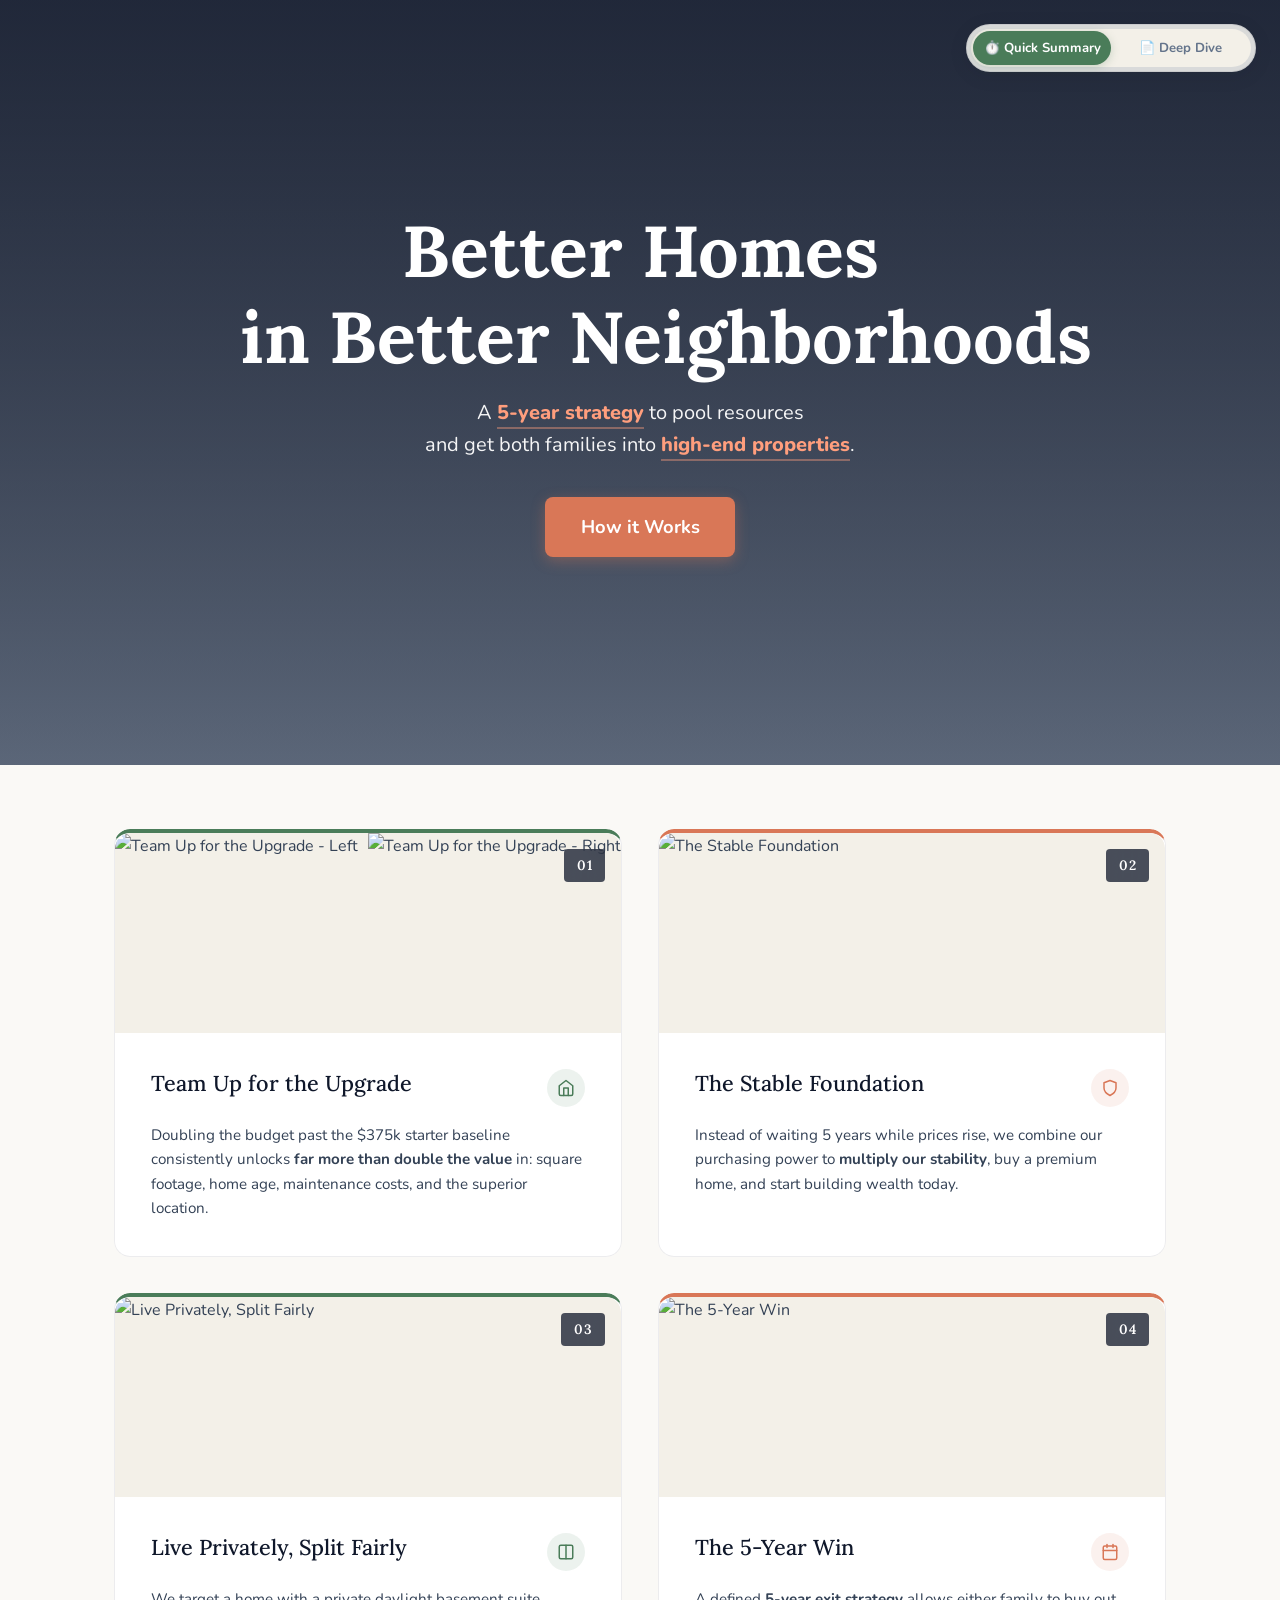
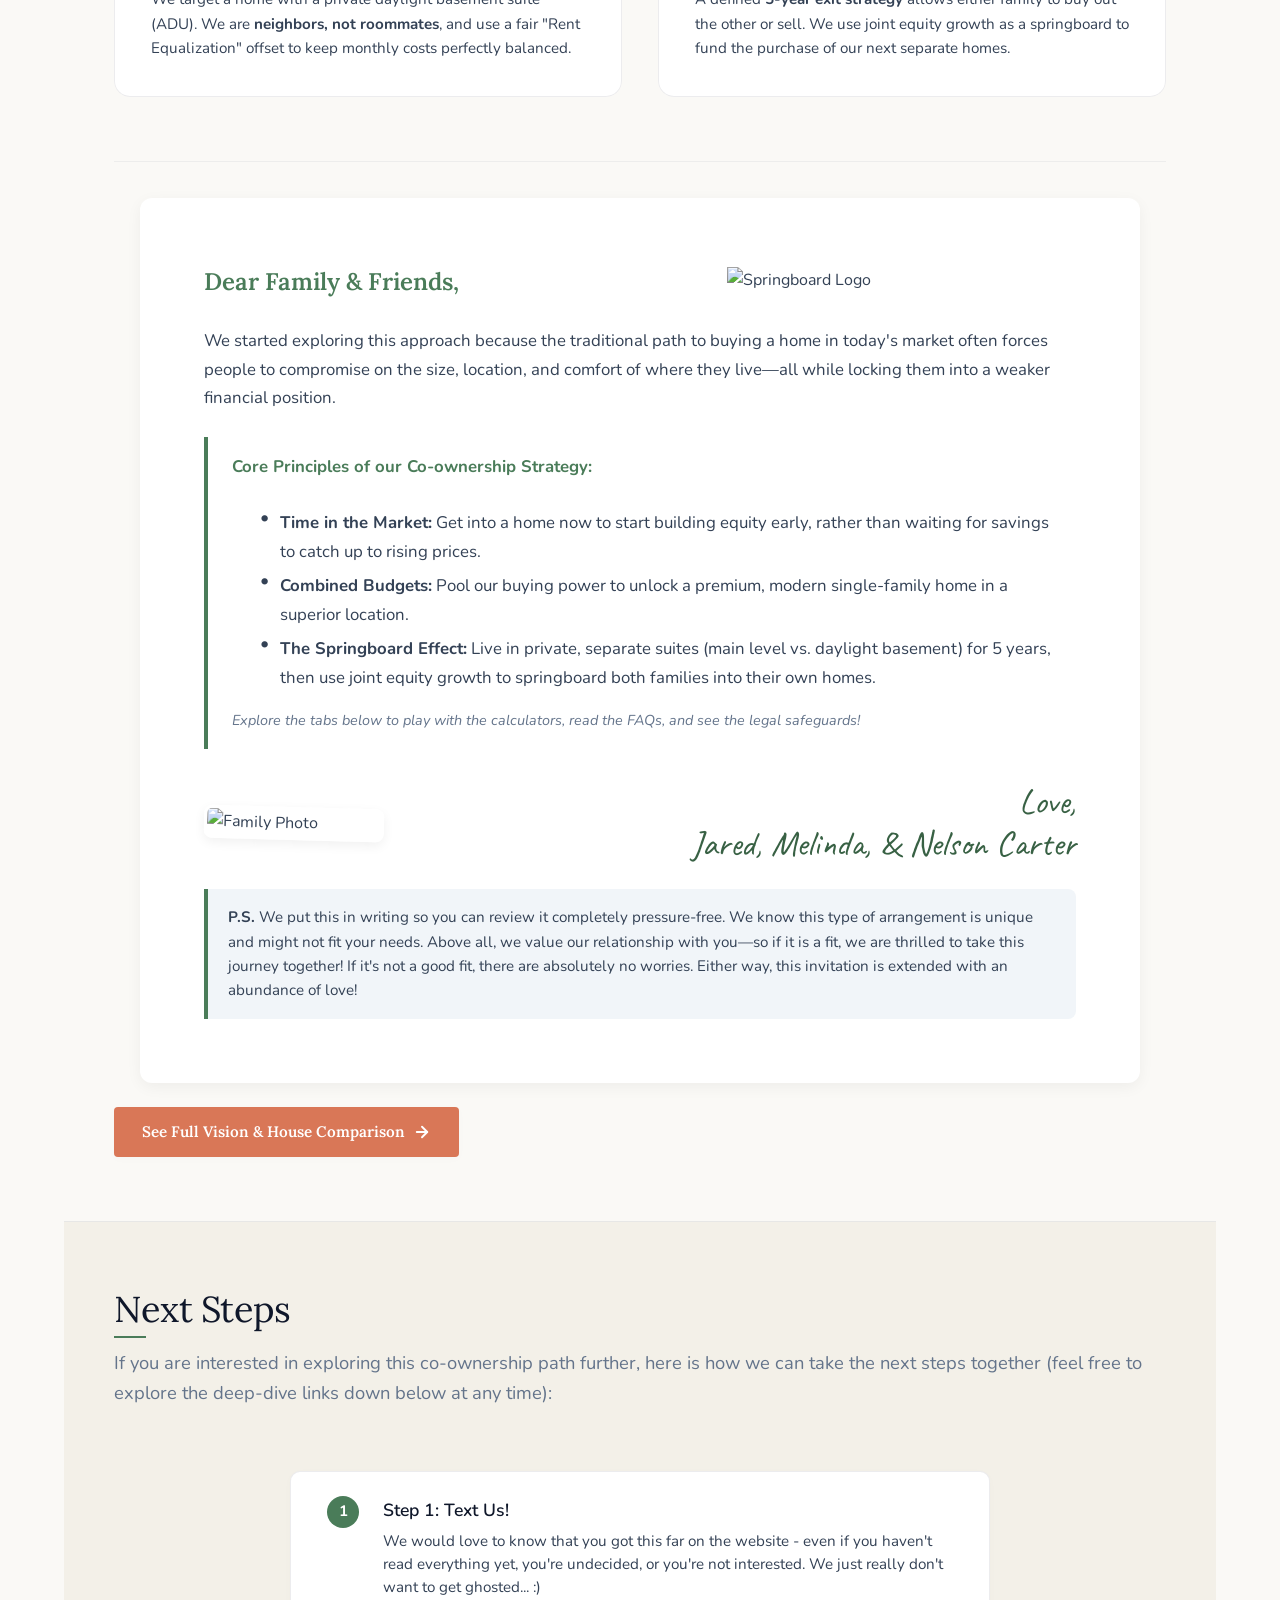
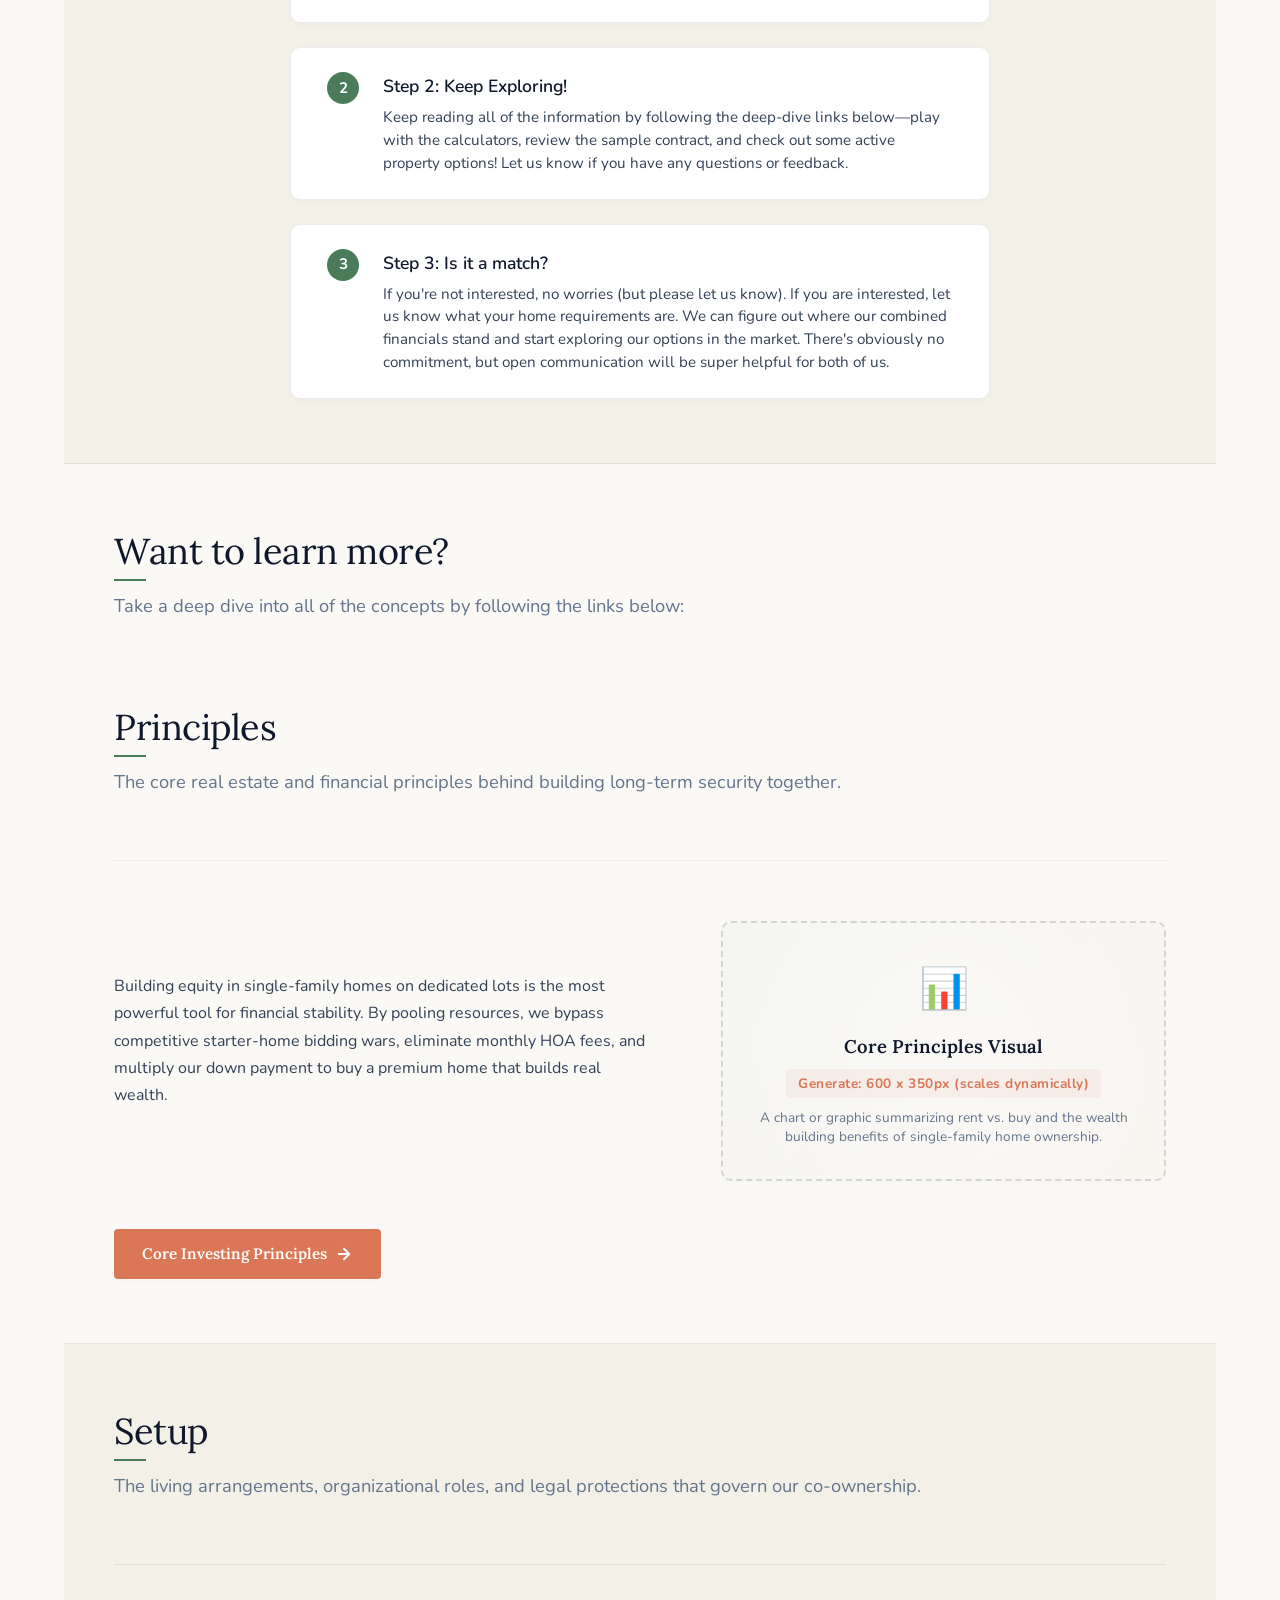
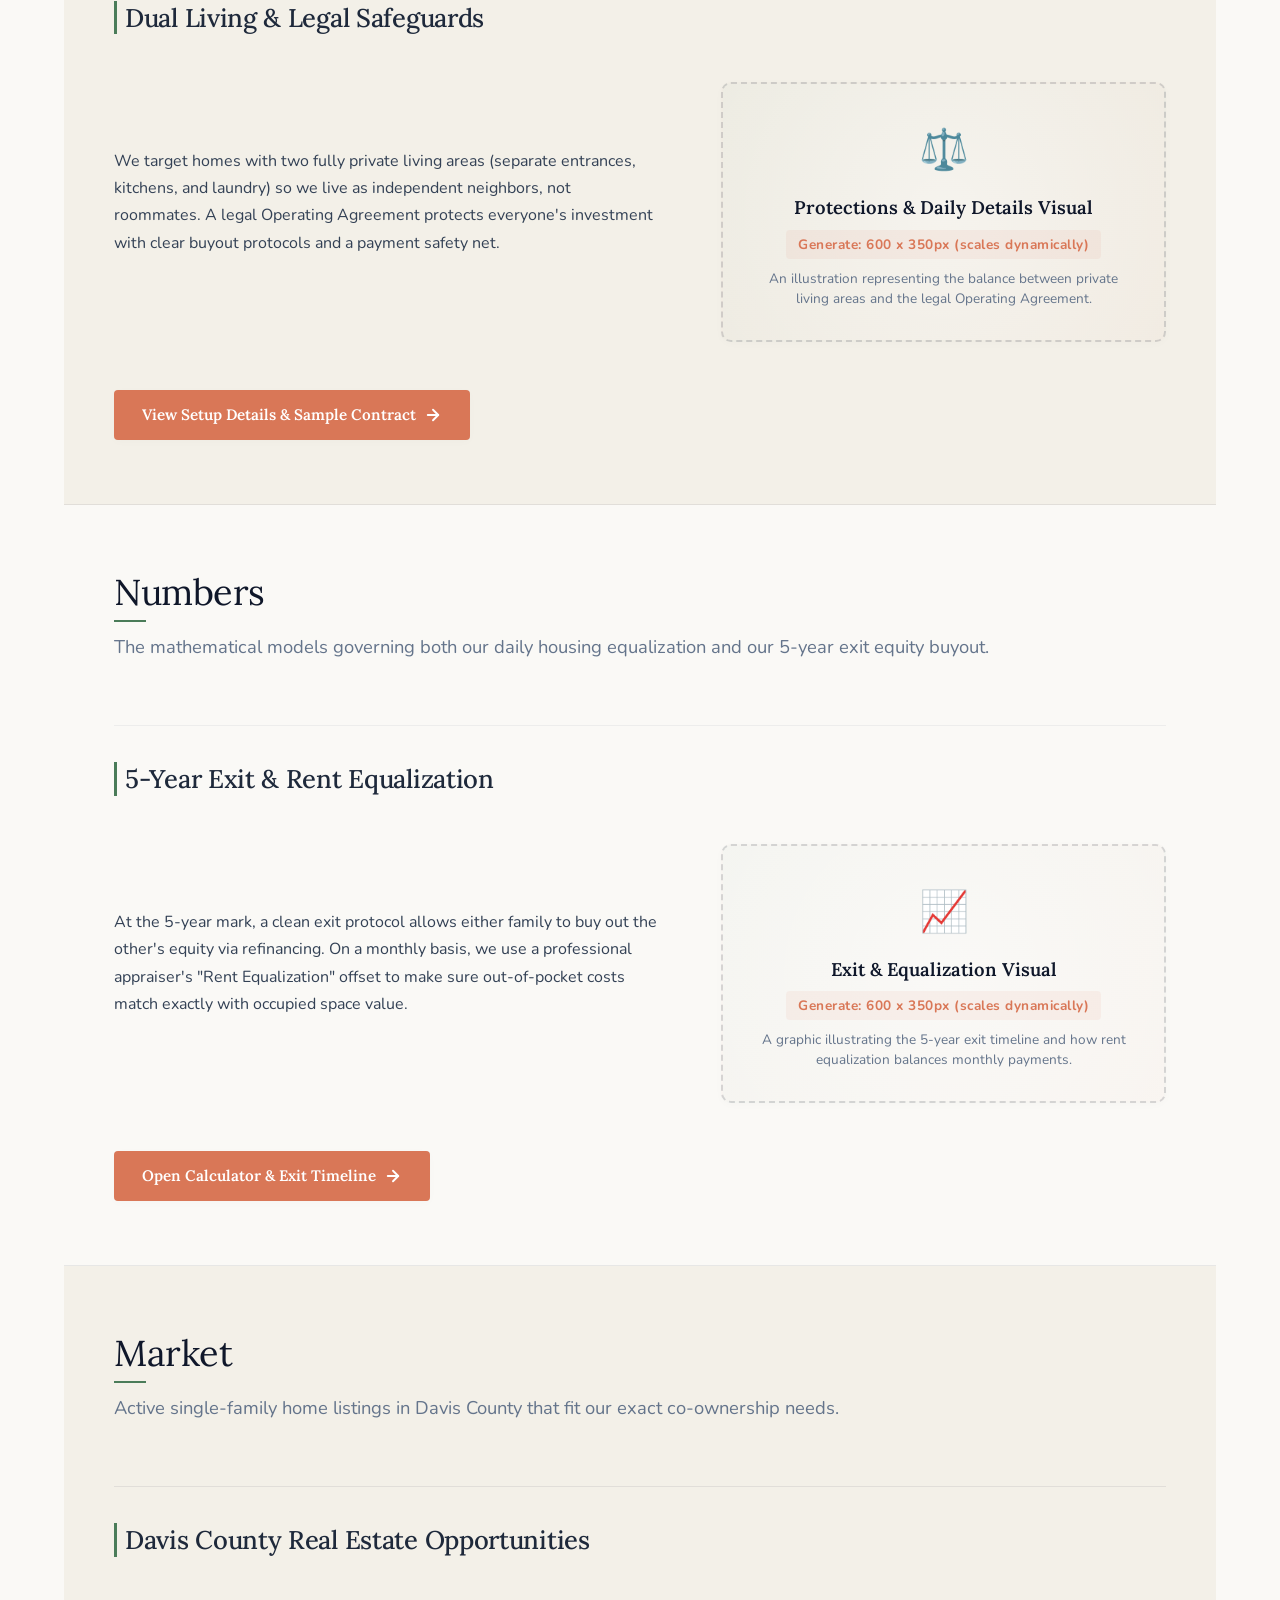
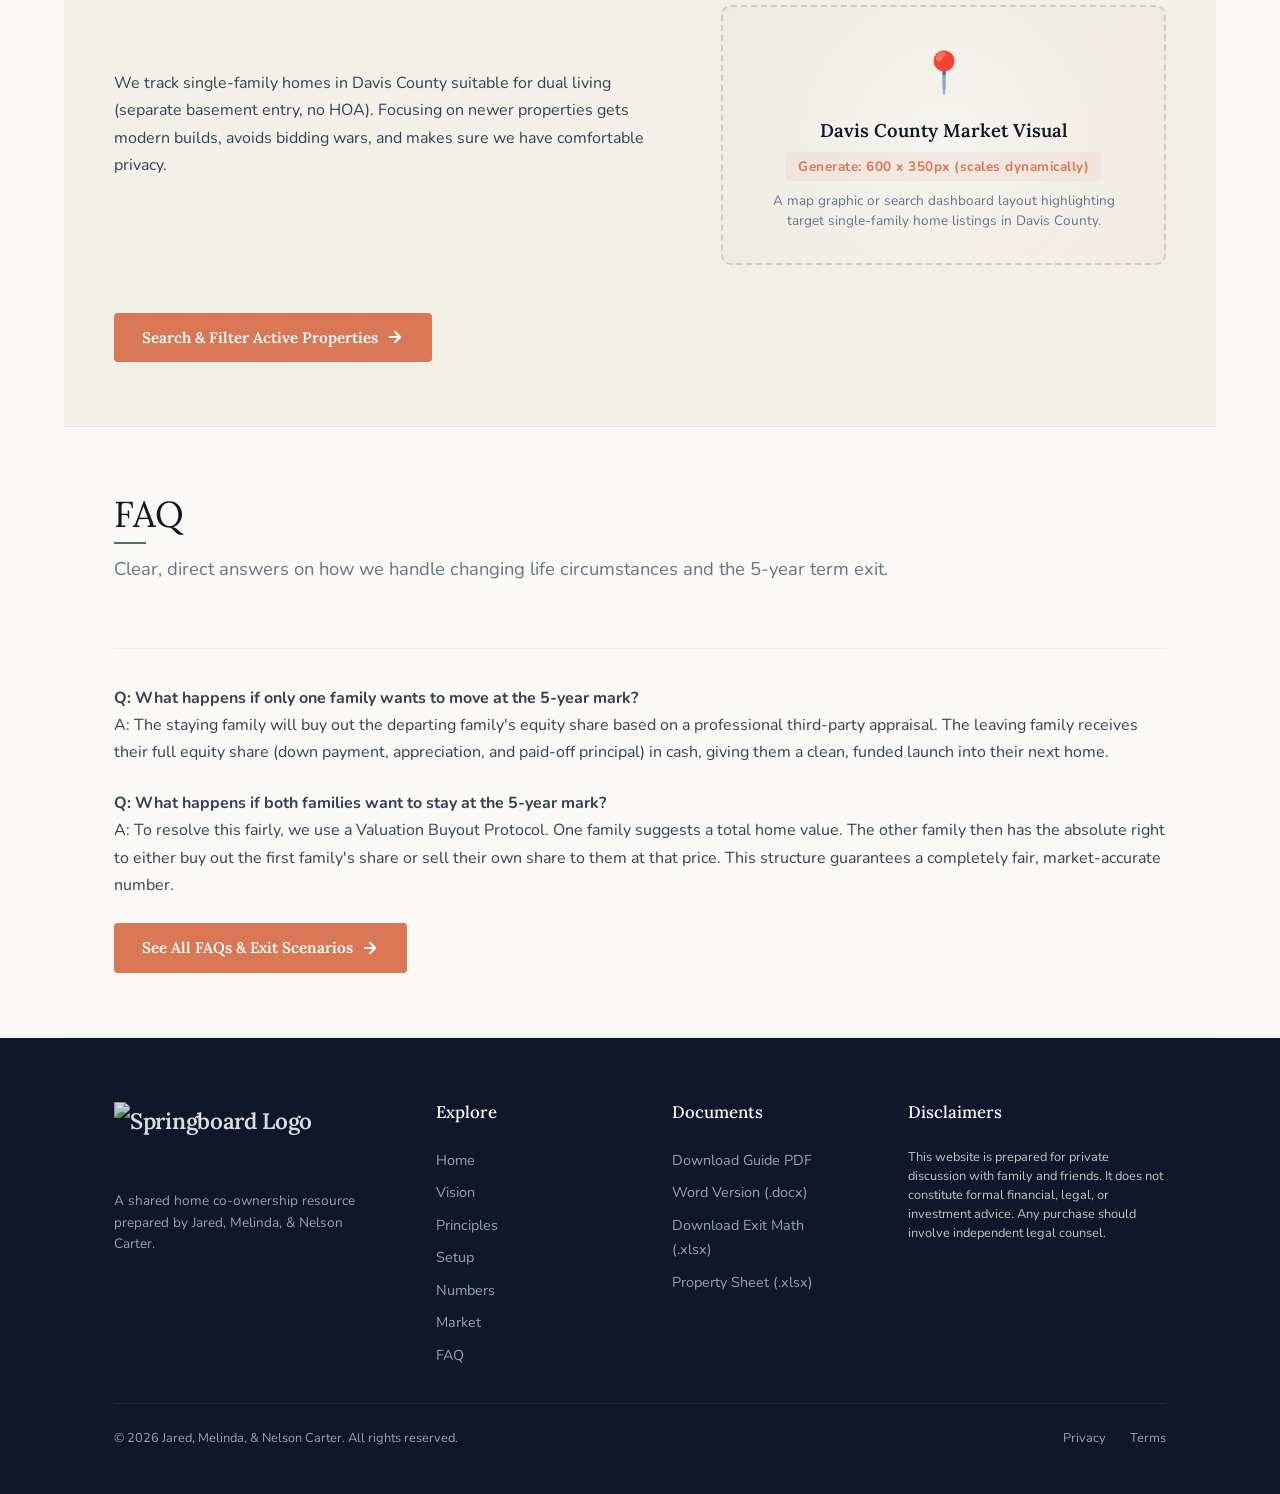
==== commit dc3ed3fb: "Update frontend visual placeholder badges with single vs double size generation instructions" ====
--- a/index.html
+++ b/index.html
@@ -245,7 +245,7 @@
                                 <div class="image-placeholder-box-content">
                                     <span class="image-placeholder-icon">📊</span>
                                     <div class="image-placeholder-title">Core Principles Visual</div>
-                                    <span class="image-placeholder-dimensions">Desktop: 600 x 350px | Mobile: 350 x 220px</span>
+                                    <span class="image-placeholder-dimensions">Generate: 600 x 350px (scales dynamically)</span>
                                     <p class="image-placeholder-desc">A chart or graphic summarizing rent vs. buy and the wealth building benefits of single-family home ownership.</p>
                                 </div>
                             </div>
@@ -285,7 +285,7 @@
                                 <div class="image-placeholder-box-content">
                                     <span class="image-placeholder-icon">⚖️</span>
                                     <div class="image-placeholder-title">Protections & Daily Details Visual</div>
-                                    <span class="image-placeholder-dimensions">Desktop: 600 x 350px | Mobile: 350 x 220px</span>
+                                    <span class="image-placeholder-dimensions">Generate: 600 x 350px (scales dynamically)</span>
                                     <p class="image-placeholder-desc">An illustration representing the balance between private living areas and the legal Operating Agreement.</p>
                                 </div>
                             </div>
@@ -325,7 +325,7 @@
                                 <div class="image-placeholder-box-content">
                                     <span class="image-placeholder-icon">📈</span>
                                     <div class="image-placeholder-title">Exit & Equalization Visual</div>
-                                    <span class="image-placeholder-dimensions">Desktop: 600 x 350px | Mobile: 350 x 220px</span>
+                                    <span class="image-placeholder-dimensions">Generate: 600 x 350px (scales dynamically)</span>
                                     <p class="image-placeholder-desc">A graphic illustrating the 5-year exit timeline and how rent equalization balances monthly payments.</p>
                                 </div>
                             </div>
@@ -366,7 +366,7 @@
                                 <div class="image-placeholder-box-content">
                                     <span class="image-placeholder-icon">📍</span>
                                     <div class="image-placeholder-title">Davis County Market Visual</div>
-                                    <span class="image-placeholder-dimensions">Desktop: 600 x 350px | Mobile: 350 x 220px</span>
+                                    <span class="image-placeholder-dimensions">Generate: 600 x 350px (scales dynamically)</span>
                                     <p class="image-placeholder-desc">A map graphic or search dashboard layout highlighting target single-family home listings in Davis County.</p>
                                 </div>
                             </div>
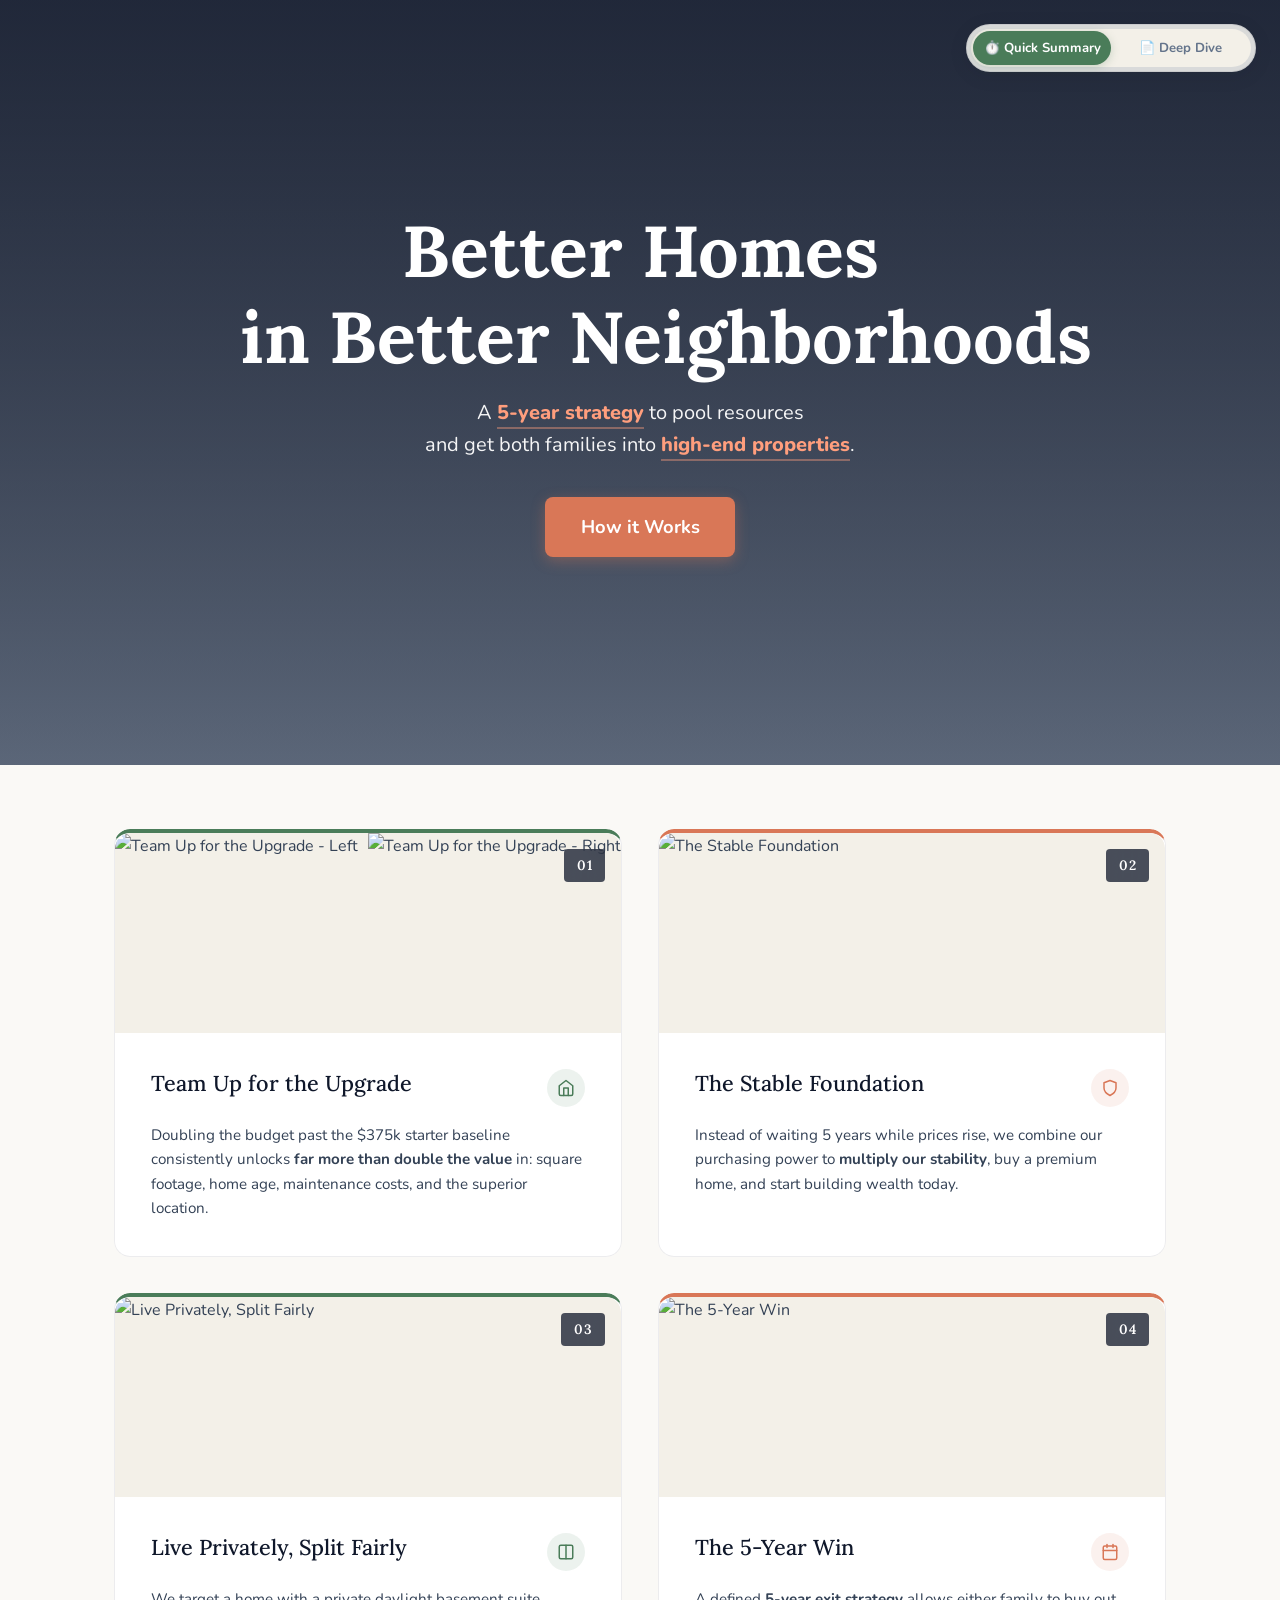
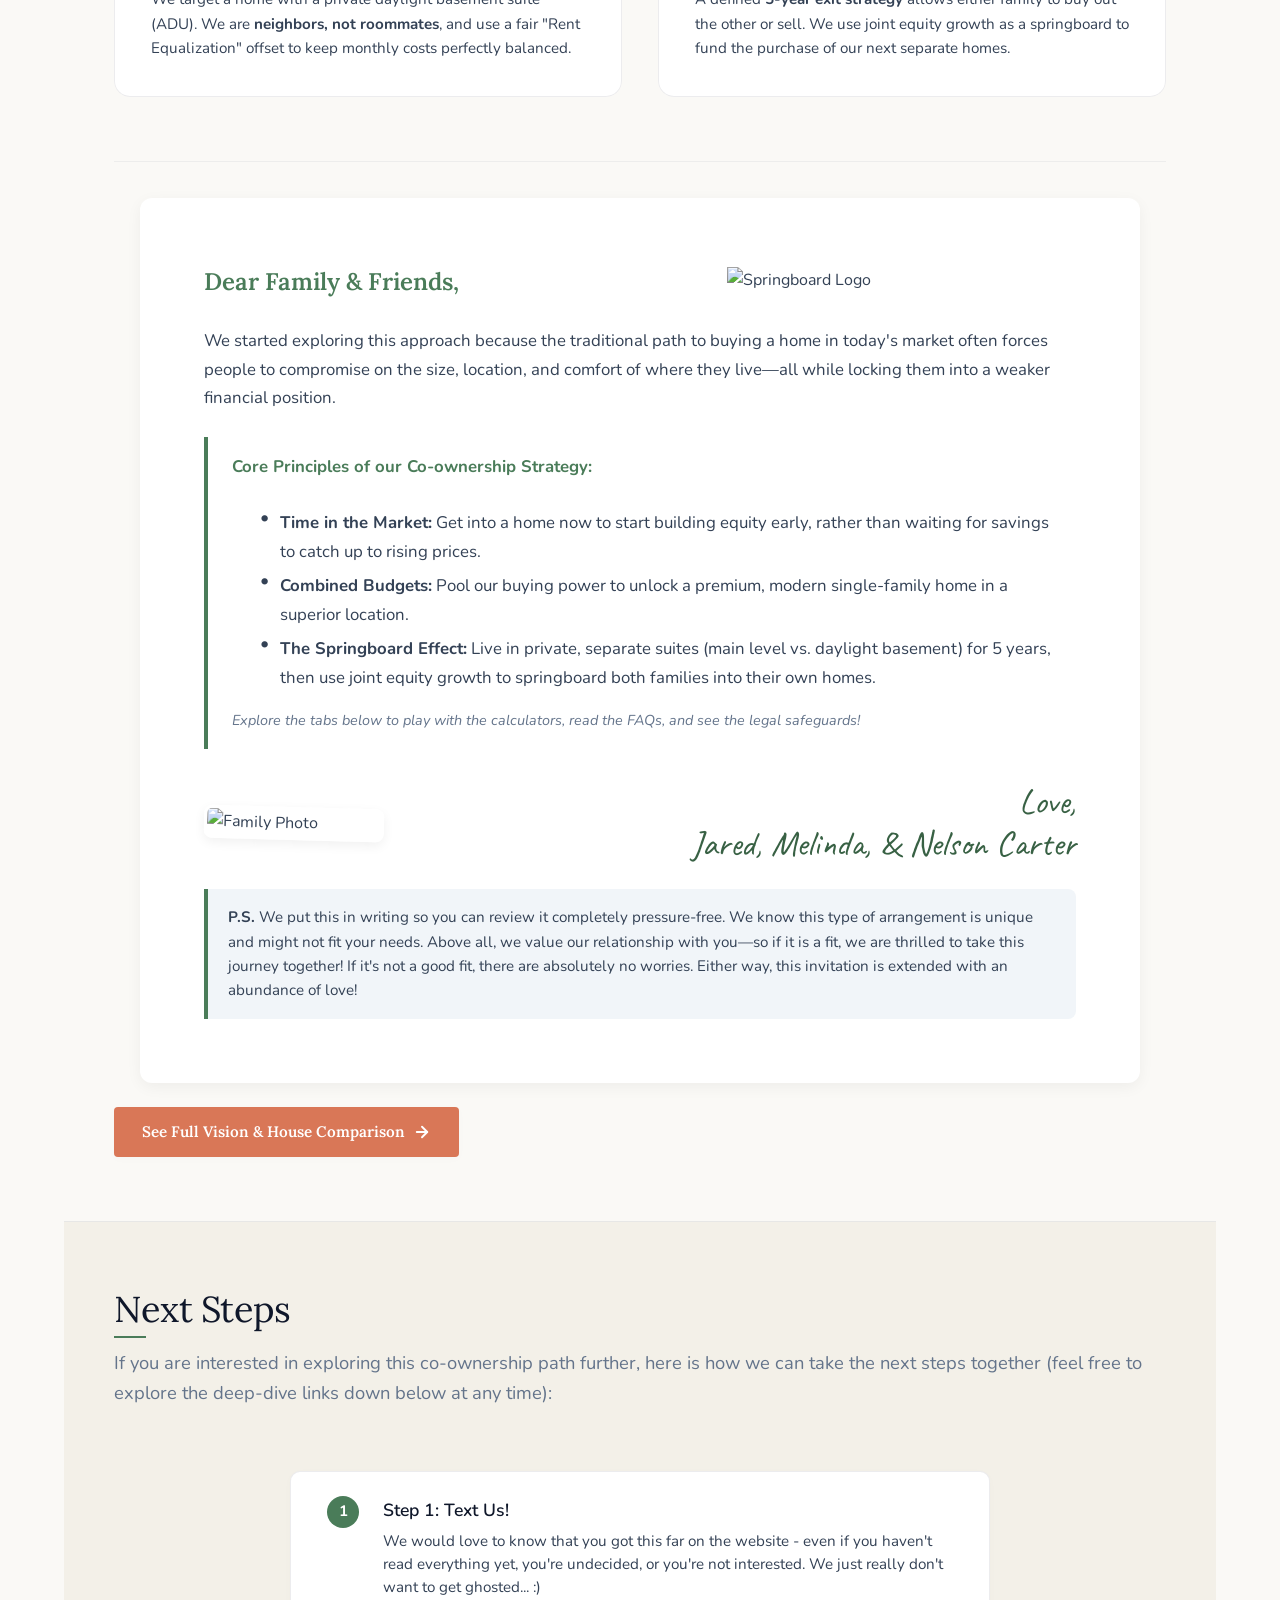
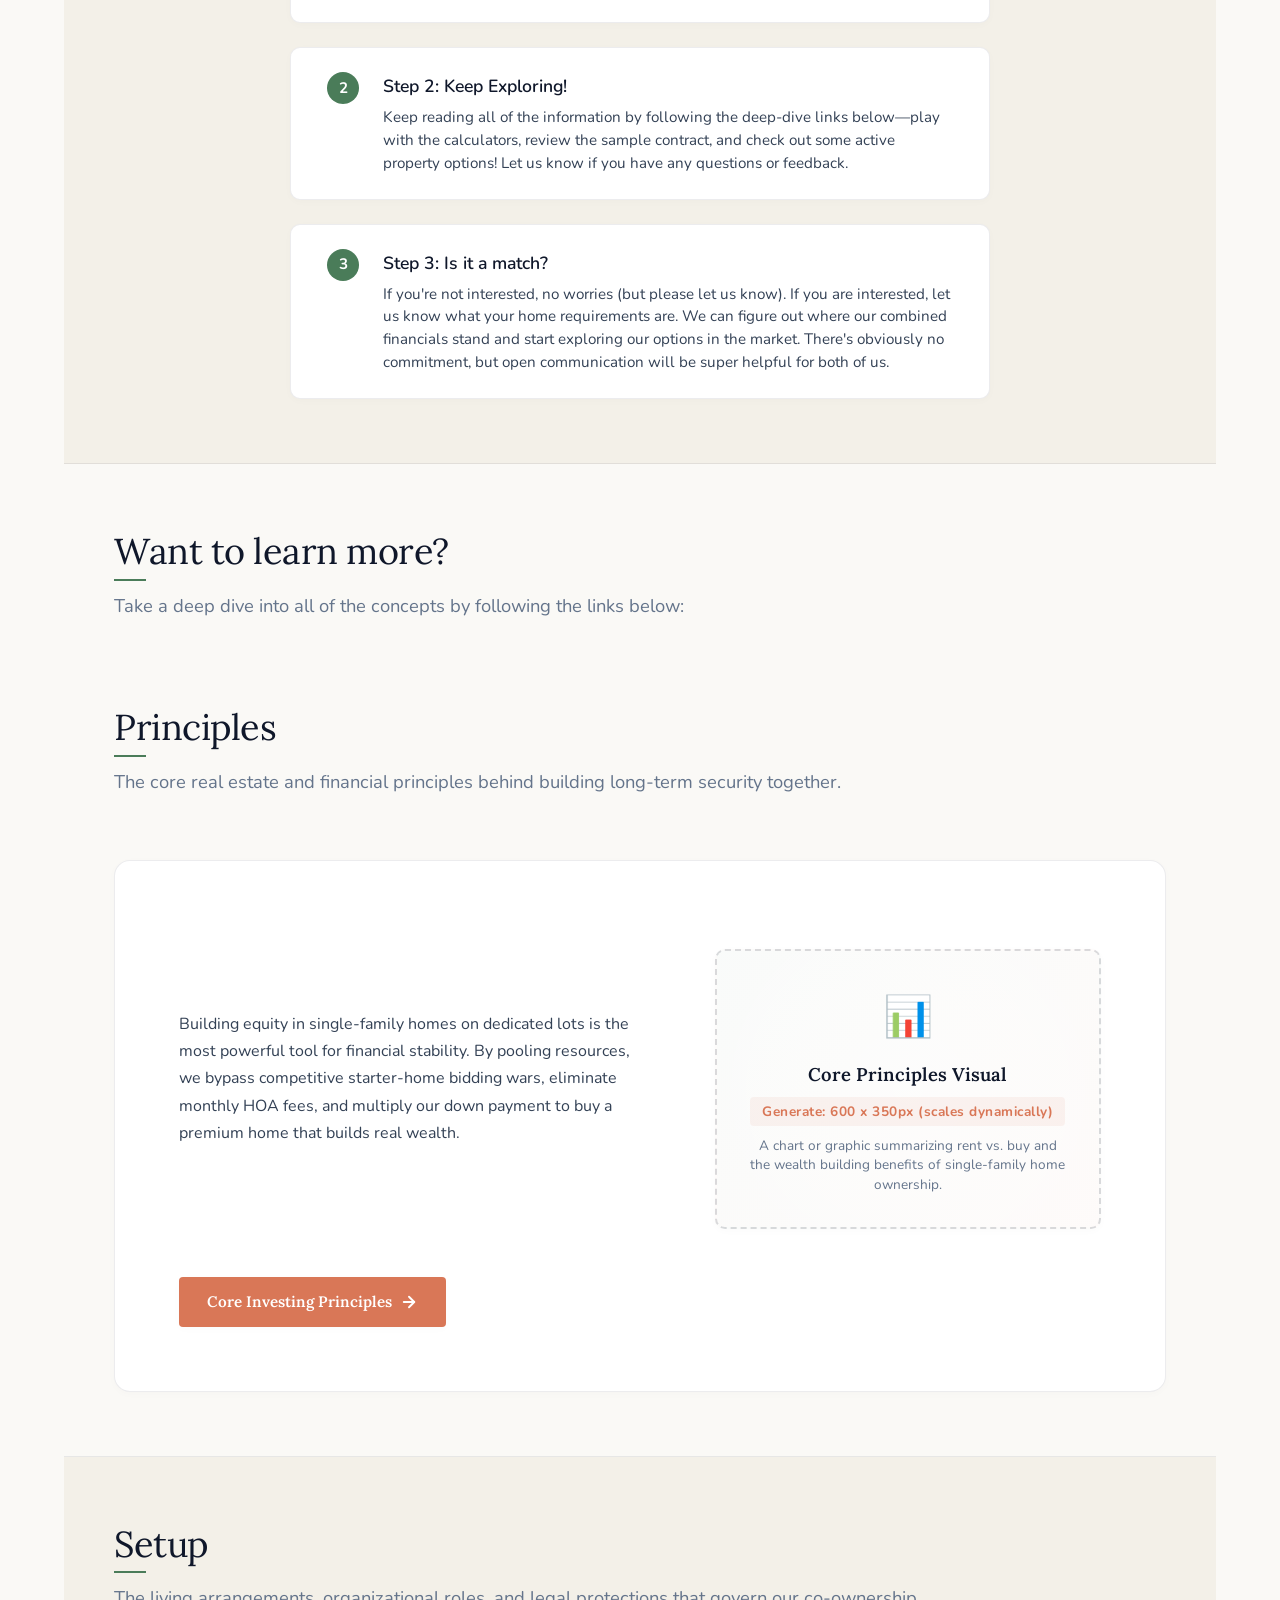
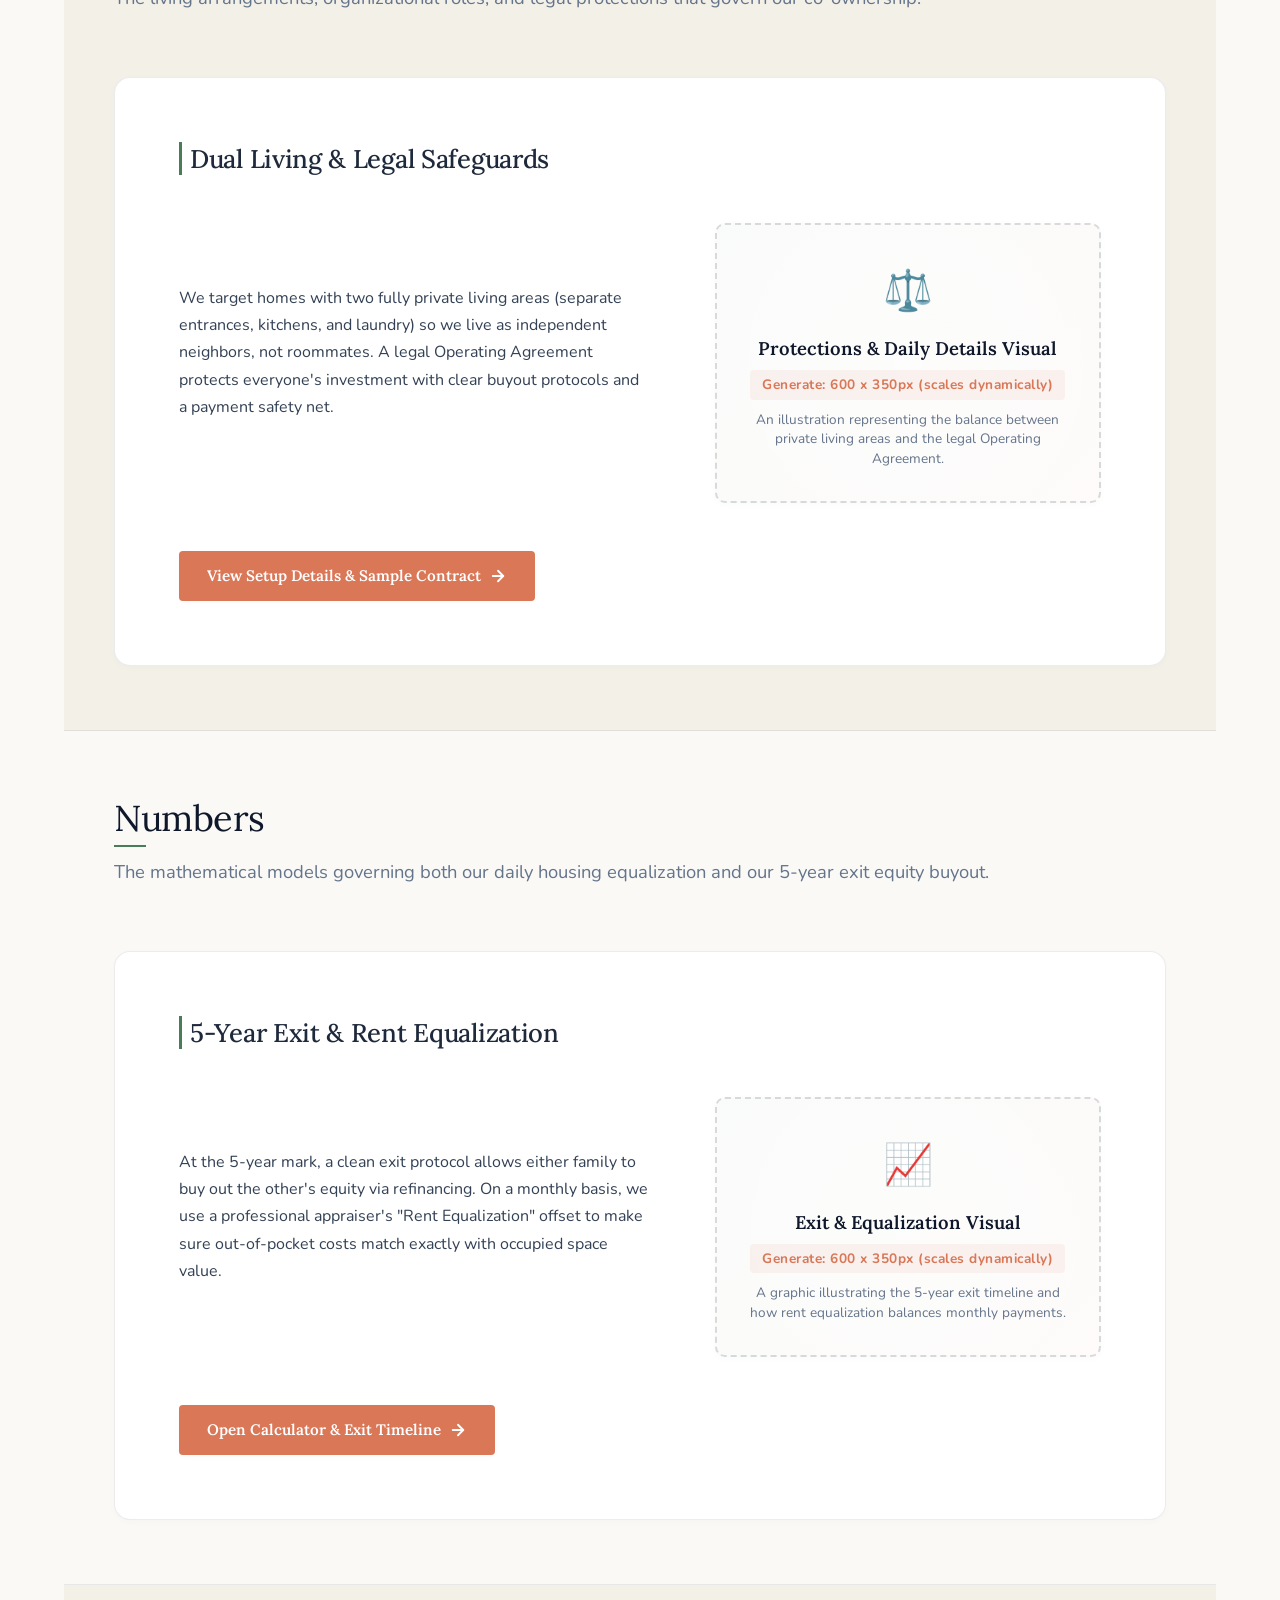
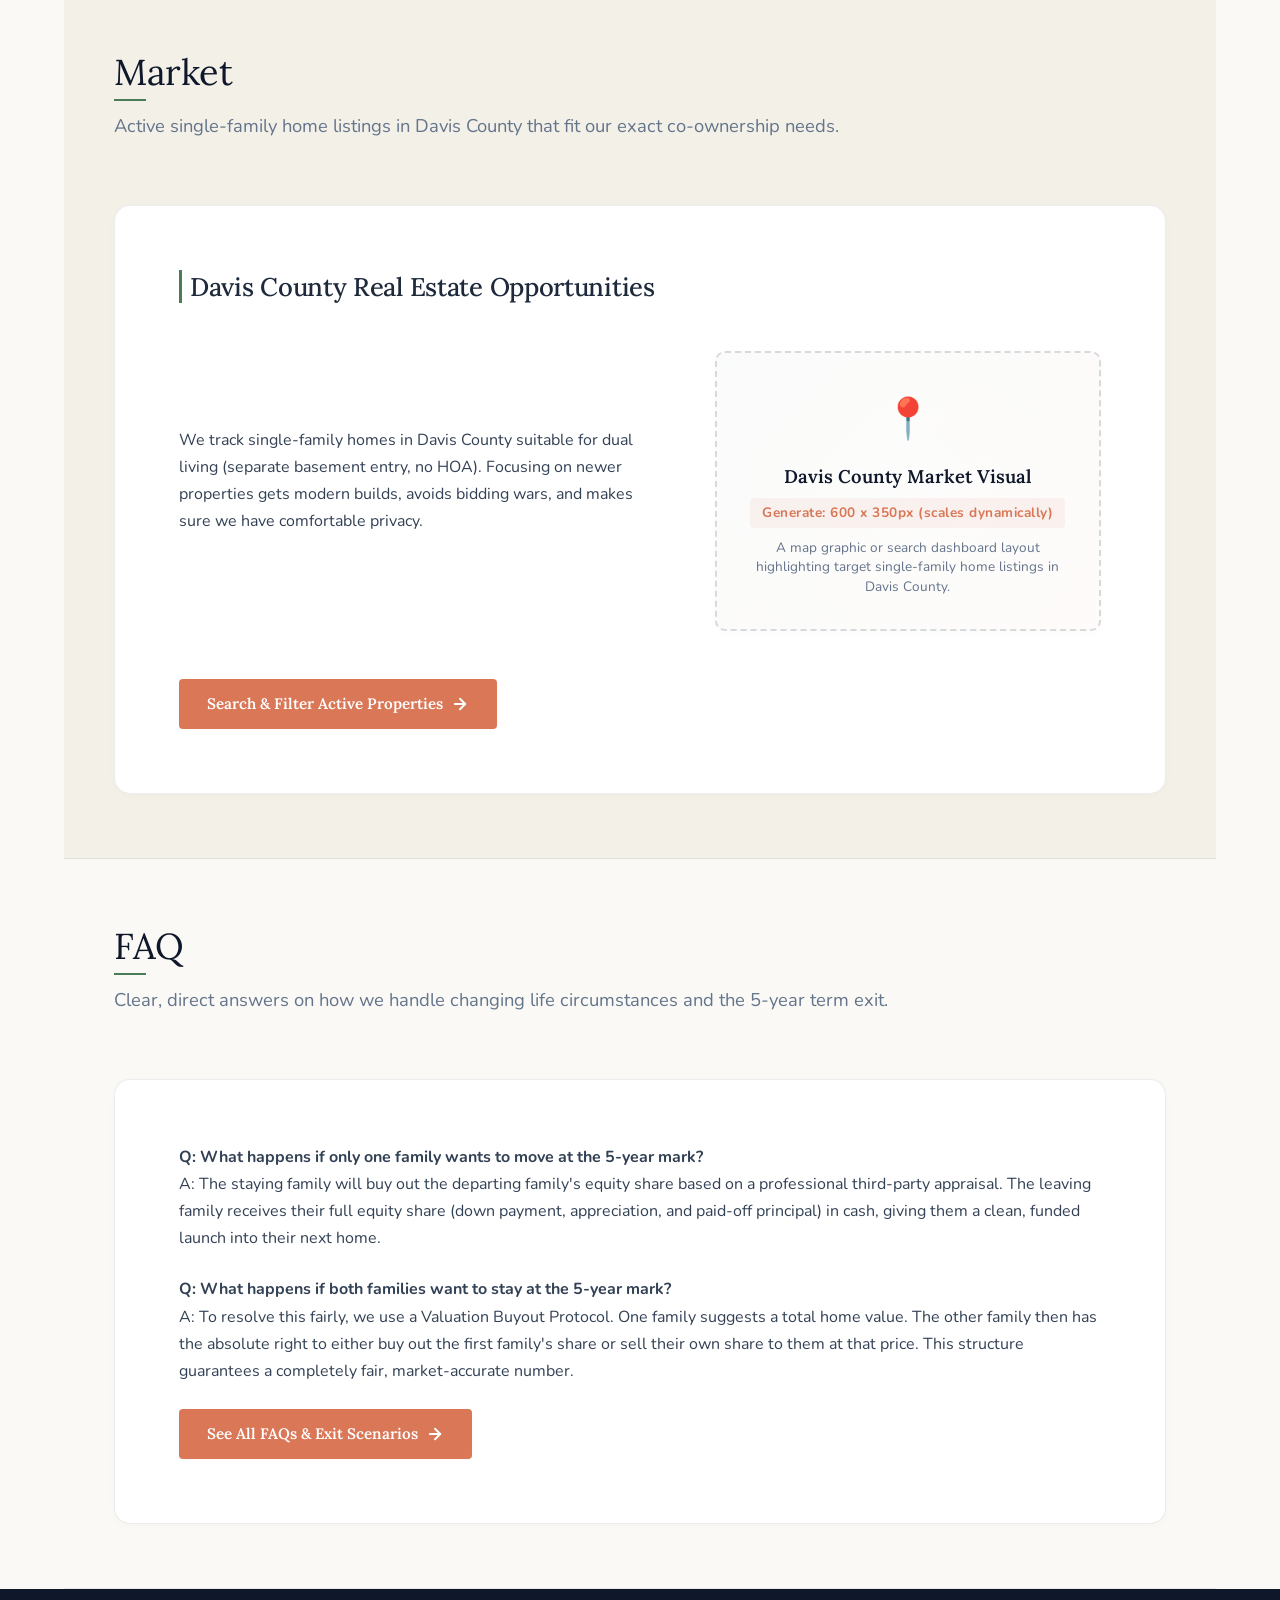
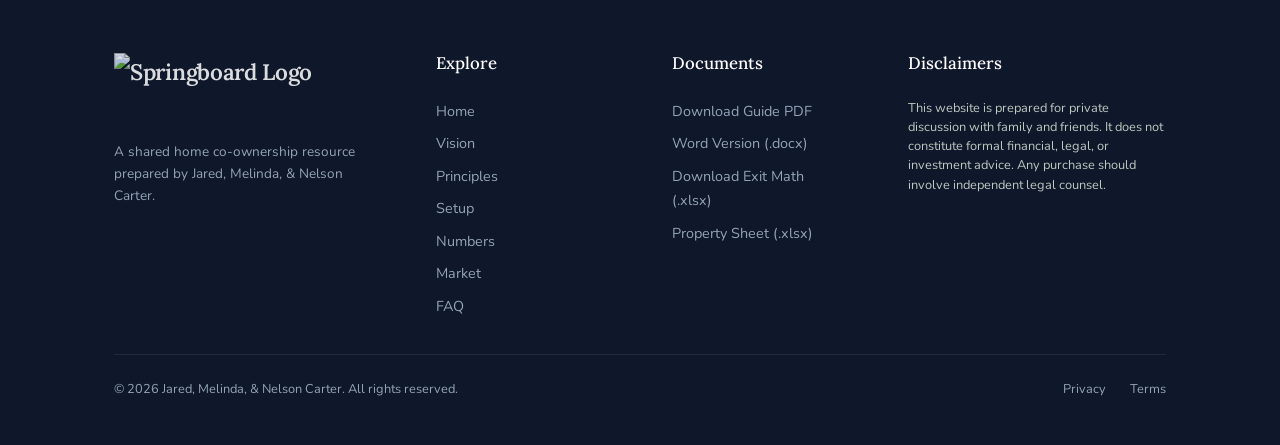
==== commit 2b30793b: "Group secondary deep-dive sections on homepage into beautiful card components to resolve mobile butt" ====
--- a/index.html
+++ b/index.html
@@ -230,7 +230,7 @@
                         <p>The core real estate and financial principles behind building long-term security together.</p>
                     </div>
 
-                    <div class="sub-section">
+                    <div class="sub-section explore-card">
                         <div class="split-layout">
                             <div>
                                 <div class="quick-read-content">
@@ -269,7 +269,7 @@
                         <p>The living arrangements, organizational roles, and legal protections that govern our co-ownership.</p>
                     </div>
 
-                    <div class="sub-section" id="adu">
+                    <div class="sub-section explore-card" id="adu">
                         <h3 class="sub-section-title">Dual Living & Legal Safeguards</h3>
                         <div class="split-layout">
                             <div>
@@ -309,7 +309,7 @@
                         <p>The mathematical models governing both our daily housing equalization and our 5-year exit equity buyout.</p>
                     </div>
 
-                    <div class="sub-section">
+                    <div class="sub-section explore-card">
                         <h3 class="sub-section-title">5-Year Exit & Rent Equalization</h3>
                         <div class="split-layout">
                             <div>
@@ -350,7 +350,7 @@
                         <p>Active single-family home listings in Davis County that fit our exact co-ownership needs.</p>
                     </div>
 
-                    <div class="sub-section">
+                    <div class="sub-section explore-card">
                         <h3 class="sub-section-title">Davis County Real Estate Opportunities</h3>
                         <div class="split-layout">
                             <div>
@@ -390,7 +390,7 @@
                         <p>Clear, direct answers on how we handle changing life circumstances and the 5-year term exit.</p>
                     </div>
 
-                    <div class="sub-section">
+                    <div class="sub-section explore-card">
                         <div style="margin-bottom: var(--space-md);">
                             <p style="margin-bottom: var(--space-md);"><strong>Q: What happens if only one family wants to move at the 5-year mark?</strong><br>
                             A: The staying family will buy out the departing family's equity share based on a professional third-party appraisal. The leaving family receives their full equity share (down payment, appreciation, and paid-off principal) in cash, giving them a clean, funded launch into their next home.</p>
--- a/css/styles.css
+++ b/css/styles.css
@@ -3082,6 +3082,24 @@
     padding-left: var(--space-xs);
 }
 
+/* Premium Explore Card for Homepage Deep-Dive Sections */
+.sub-section.explore-card {
+    background-color: var(--color-surface);
+    border: 1px solid var(--color-border);
+    border-radius: var(--radius-lg);
+    padding: var(--space-xl);
+    box-shadow: var(--shadow-sm);
+    transition: transform var(--transition-normal), box-shadow var(--transition-normal), border-color var(--transition-normal);
+    margin-top: var(--space-md);
+    border-top: 1px solid var(--color-border); /* Override default top-only border */
+}
+
+.sub-section.explore-card:hover {
+    transform: translateY(-4px);
+    box-shadow: var(--shadow-md);
+    border-color: var(--color-border-hover);
+}
+
 /* Hub and Spoke back link */
 .back-home-link {
     display: inline-flex;
@@ -3682,8 +3700,25 @@
     margin-bottom: 0;
 }
 
-
-
-
-
-
+/* Responsive Cards and Mobile Button Optimizations */
+@media (max-width: 768px) {
+    .section {
+        padding: var(--space-lg) 0; /* Adjust section padding to reduce large vertical gaps on mobile */
+    }
+    
+    .sub-section.explore-card {
+        padding: var(--space-lg) var(--space-md);
+        margin-top: var(--space-sm);
+    }
+    
+    .sub-section.explore-card .section-learn-more {
+        justify-content: center;
+        margin-top: var(--space-lg);
+    }
+    
+    .sub-section.explore-card .learn-more-btn {
+        width: 100%;
+        justify-content: center;
+        box-sizing: border-box;
+    }
+}
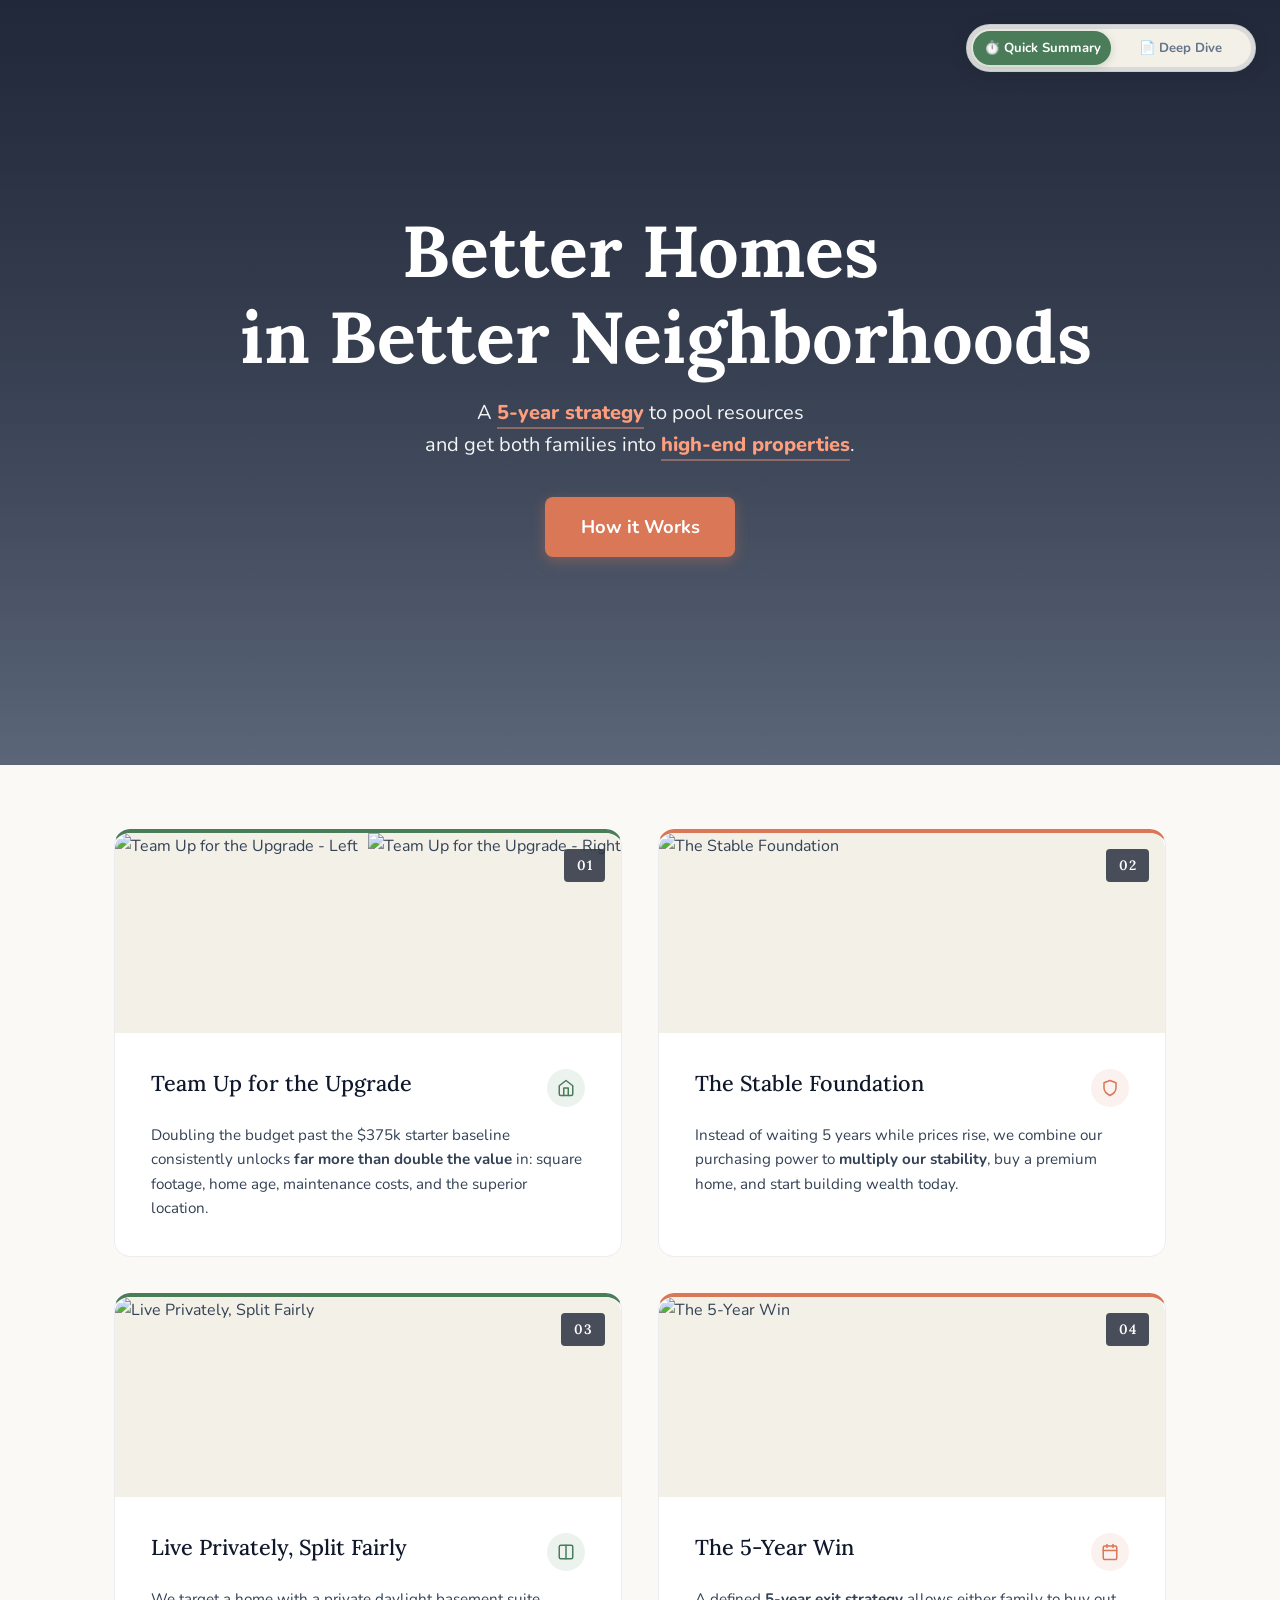
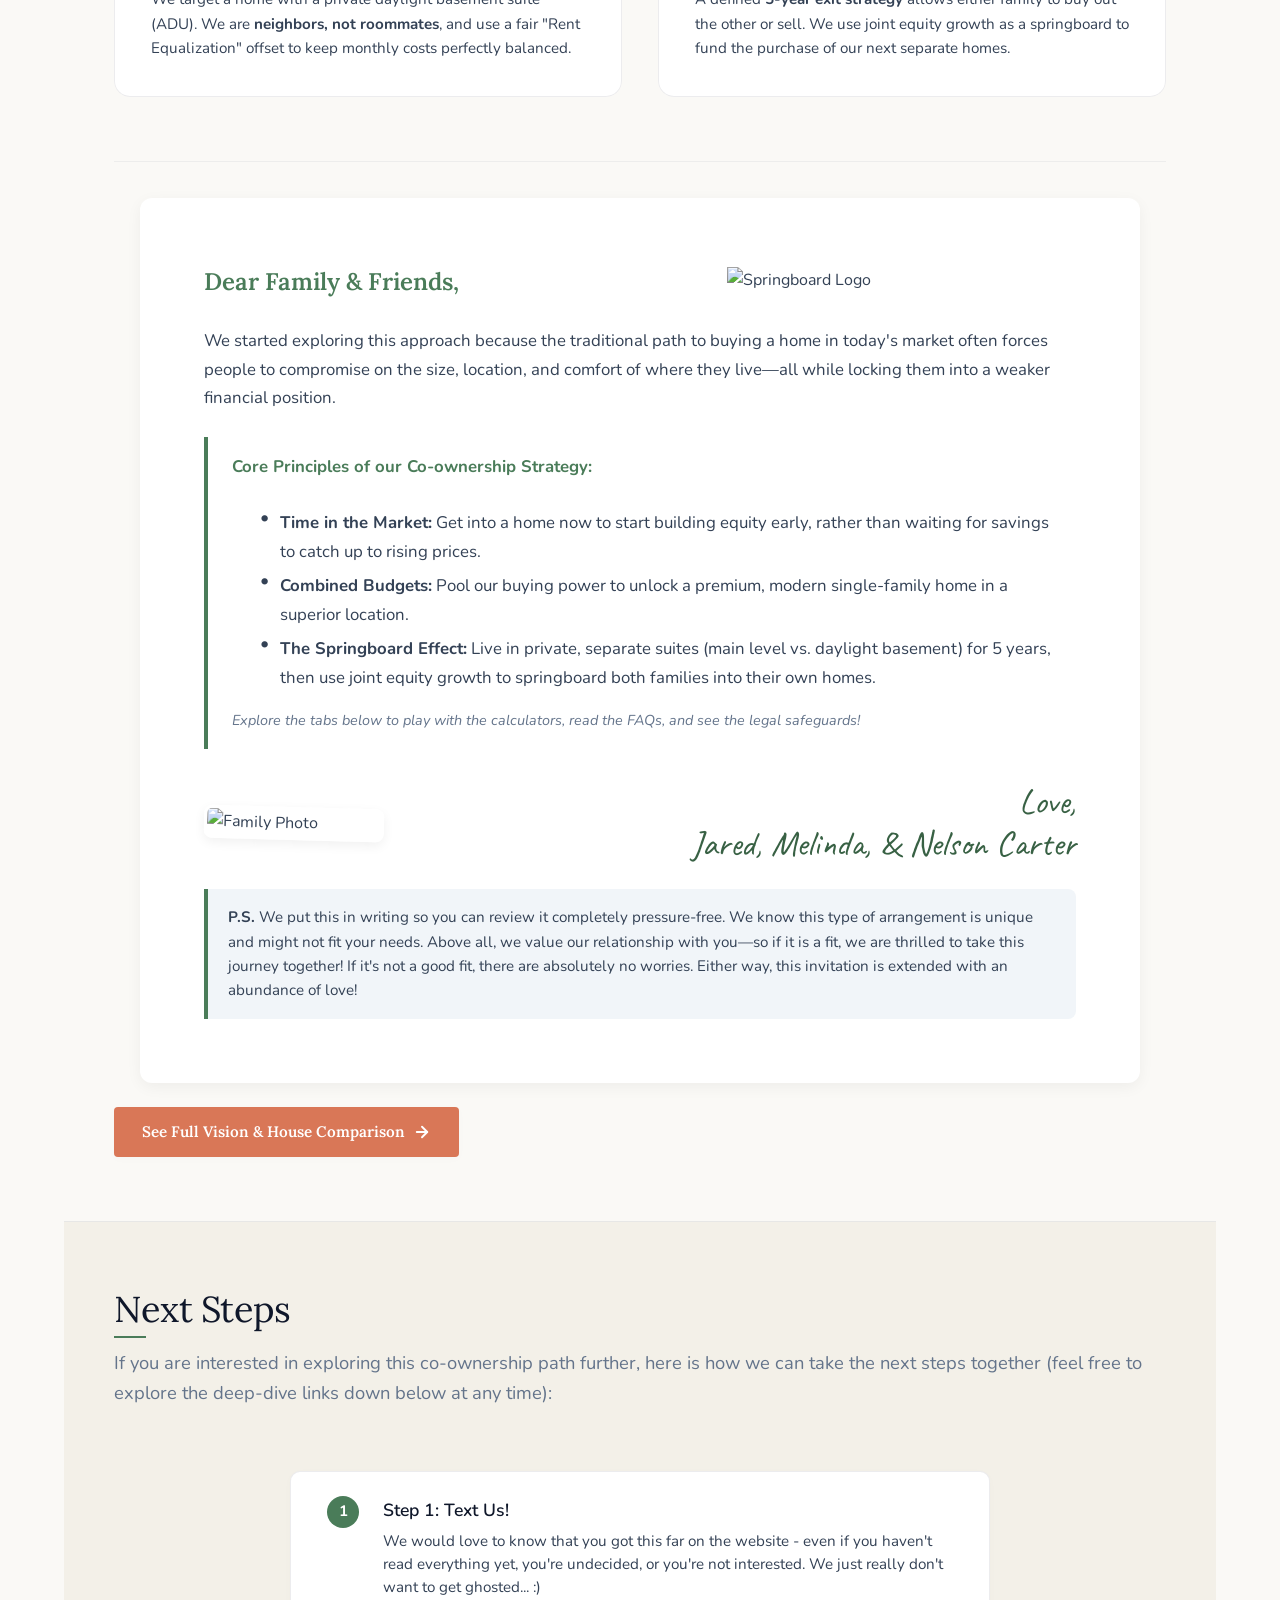
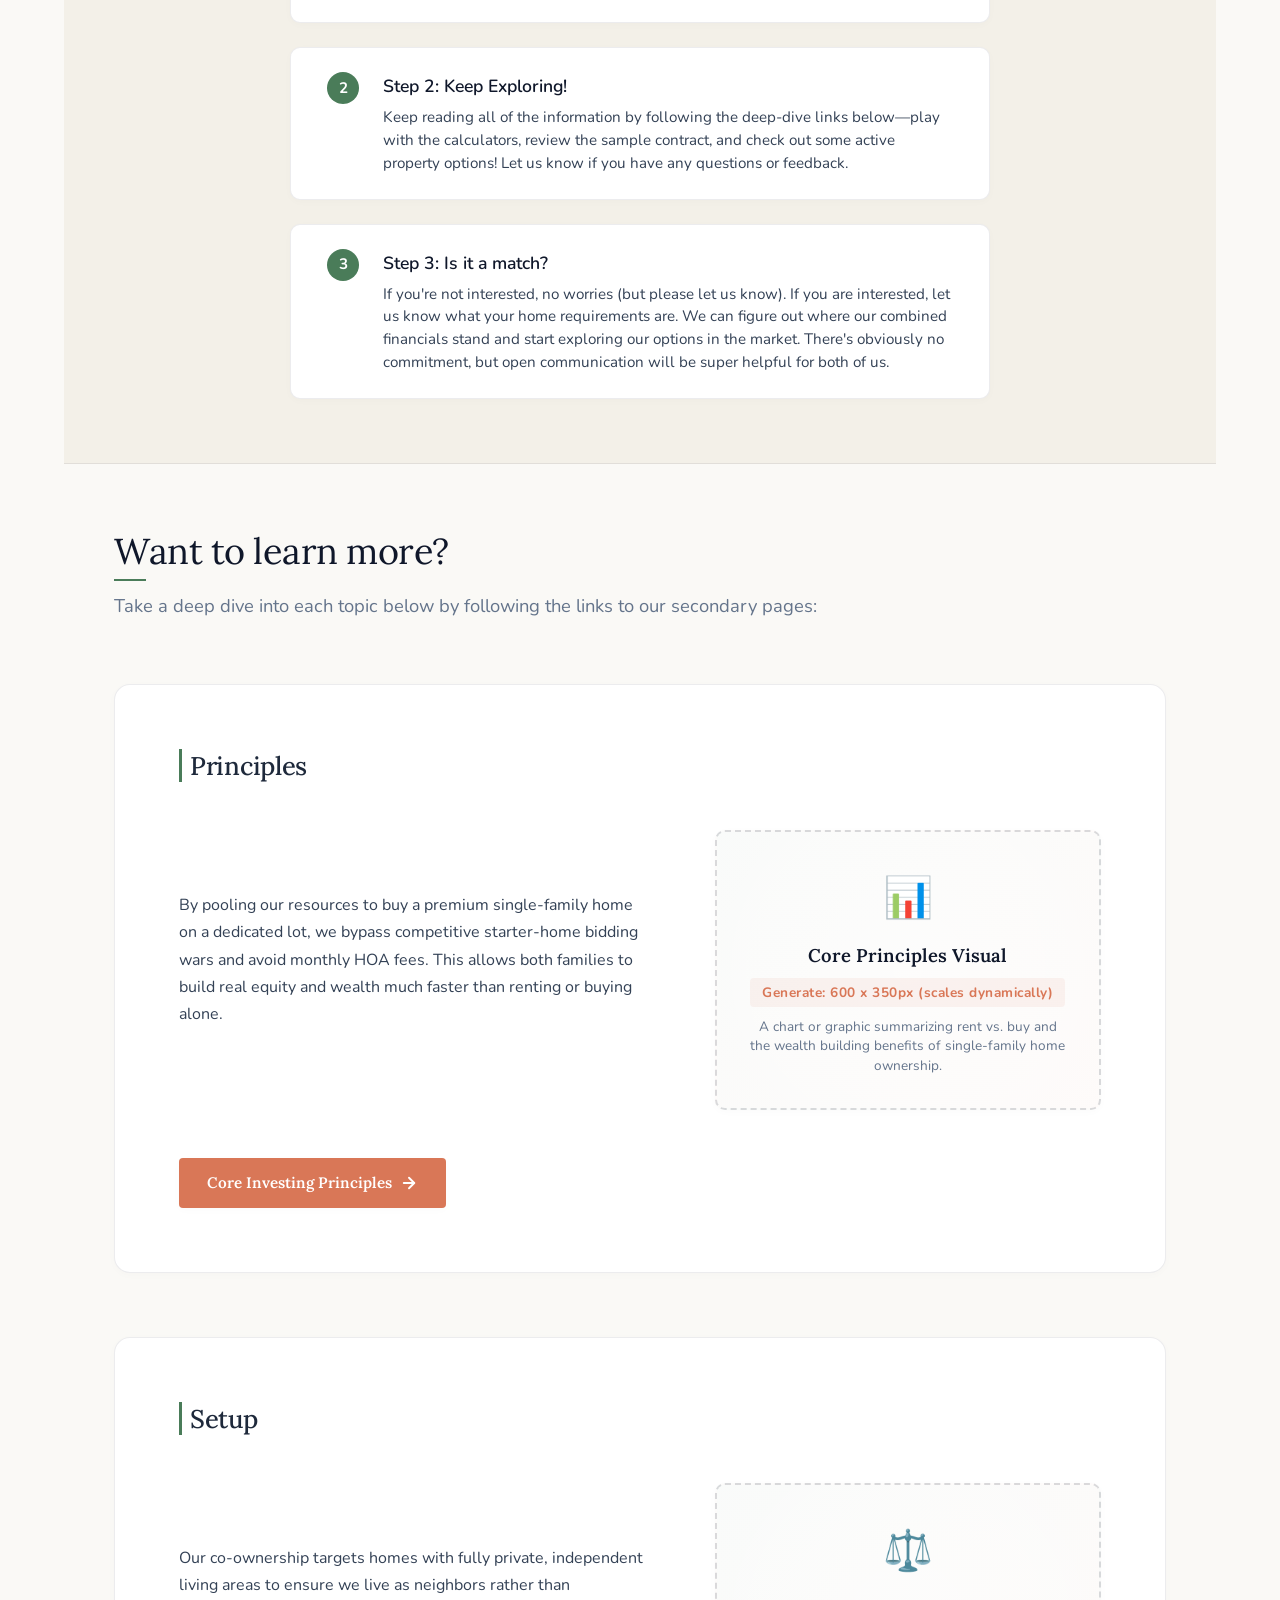
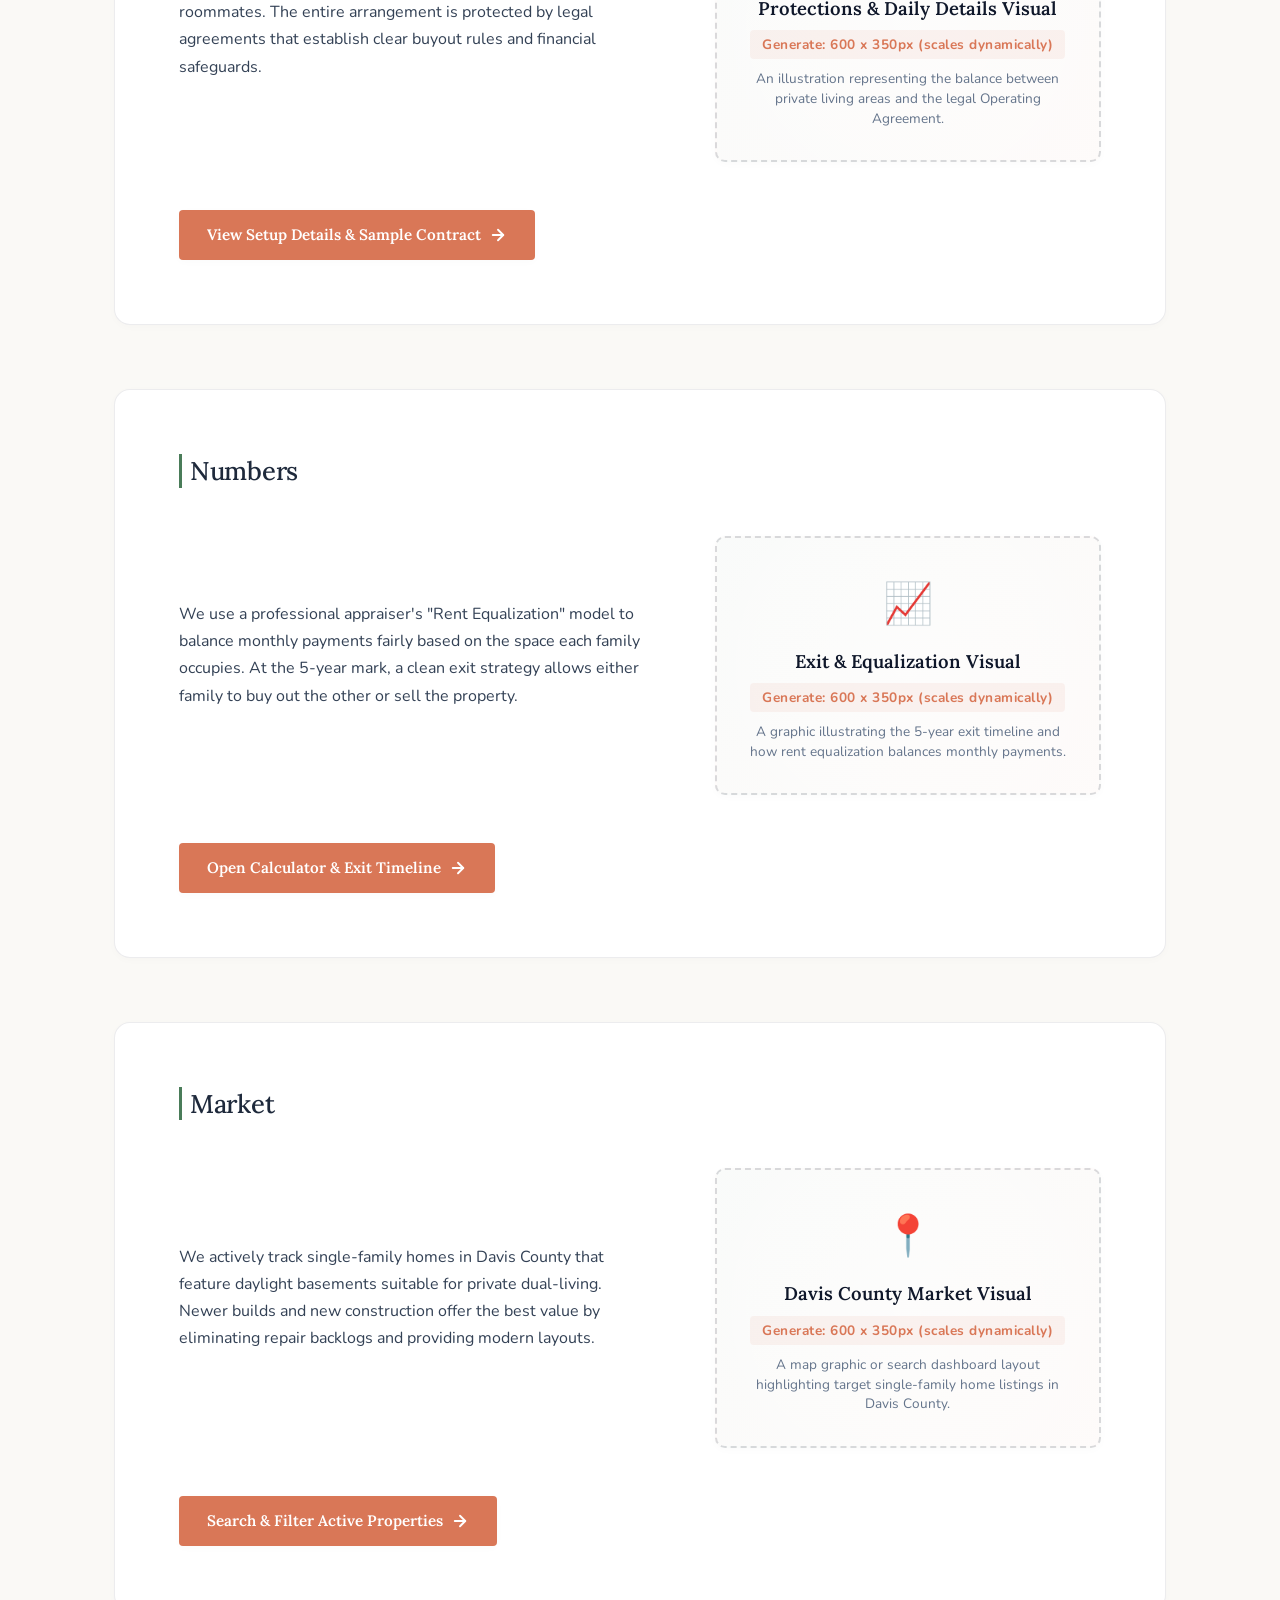
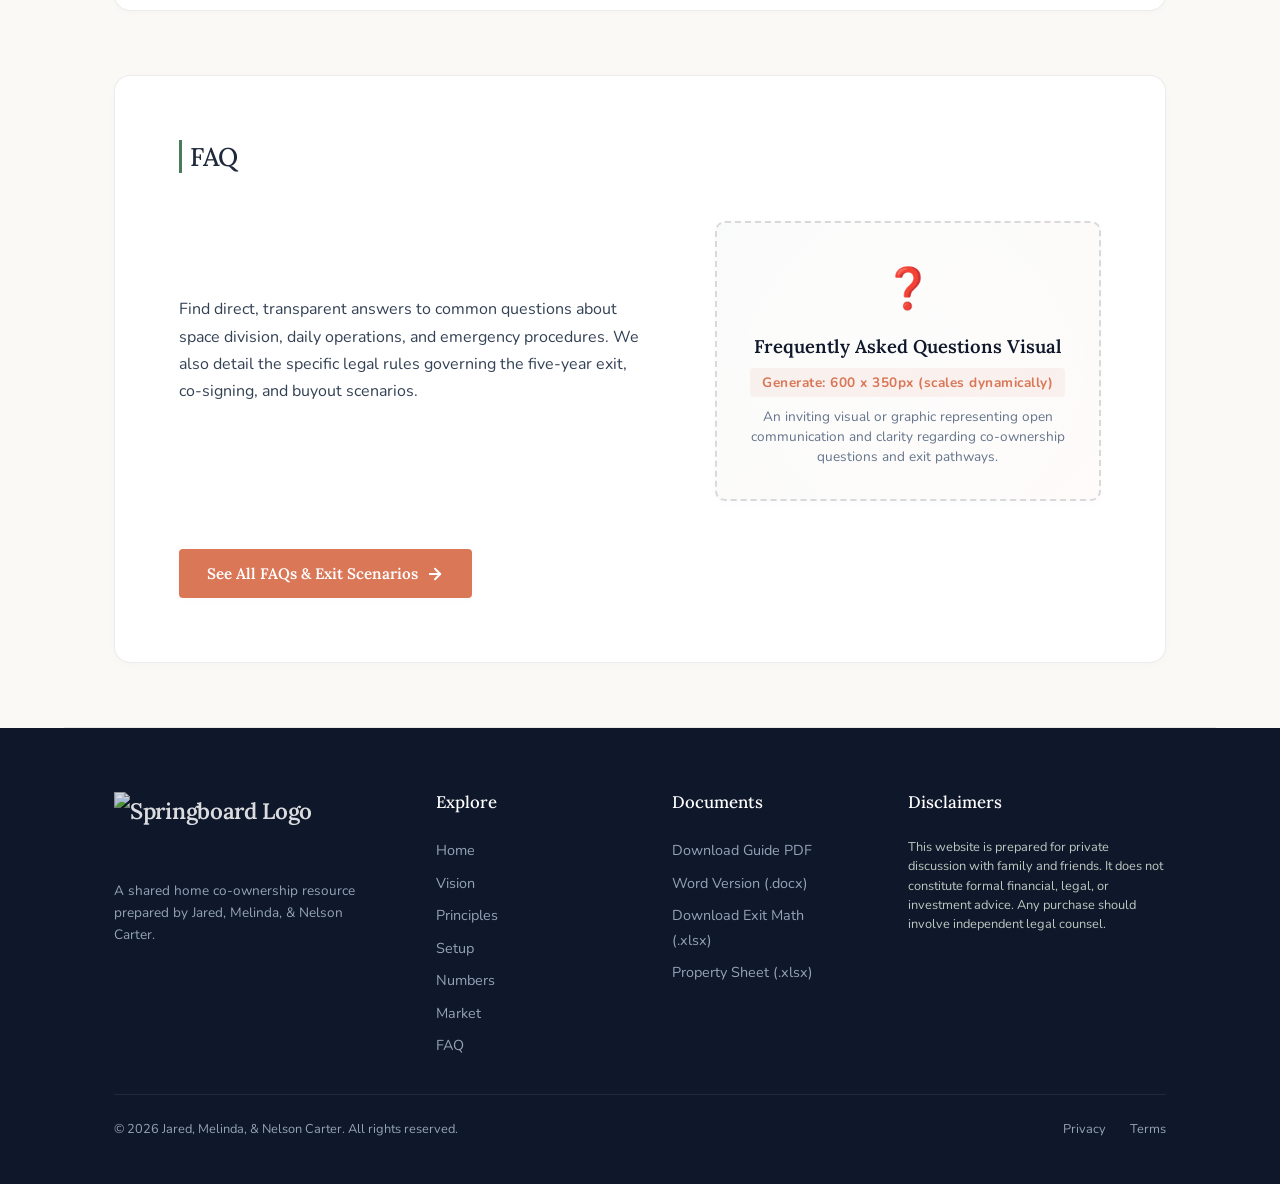
==== commit 18a2145f: "Restructure Learn More section into a single-level-deep card layout with mode-aware copy" ====
--- a/index.html
+++ b/index.html
@@ -212,33 +212,29 @@
                 </div>
             </section>
 
-            <!-- Deep Dive Section Header -->
-            <section class="section reveal-on-scroll" style="padding-bottom: 0; border-bottom: none;">
-                <div class="container">
-                    <div class="section-header" style="margin-bottom: 0;">
-                        <h2>Want to learn more?</h2>
-                        <p>Take a deep dive into all of the concepts by following the links below:</p>
-                    </div>
-                </div>
-            </section>
-
-            <!-- Principles Section -->
-            <section id="principles" class="section reveal-on-scroll">
+            <!-- Learn More Section -->
+            <section id="learn-more" class="section reveal-on-scroll">
                 <div class="container">
                     <div class="section-header">
-                        <h2>Principles</h2>
-                        <p>The core real estate and financial principles behind building long-term security together.</p>
-                    </div>
-
-                    <div class="sub-section explore-card">
+                        <h2>Want to learn more?</h2>
+                        <p>Take a deep dive into each topic below by following the links to our secondary pages:</p>
+                    </div>
+
+                    <!-- Principles Subsection -->
+                    <div id="principles" class="sub-section explore-card" style="margin-bottom: var(--space-xl);">
+                        <h3 class="sub-section-title">Principles</h3>
                         <div class="split-layout">
                             <div>
                                 <div class="quick-read-content">
-                                    <p>Building equity in single-family homes on dedicated lots is the most powerful tool for financial stability. By pooling resources, we bypass competitive starter-home bidding wars, eliminate monthly HOA fees, and multiply our down payment to buy a premium home that builds real wealth.</p>
-                                </div>
-                                <div class="deep-dive-content">
-                                    <p>Building real equity in single-family homes on dedicated lots is the single most powerful tool for long-term financial stability. Renting definitely has its place, but it's one of the worst ways to build stability and wealth. Condos and townhomes are a step in the right direction, but shared land ownership, HOA limitations, and several other hurdles prevent them from providing strong stability and wealth accumulation.</p>
-                                    <p>By pooling our resources to buy a premium single-family home with a private suite, we bypass the competitive starter-home market, eliminate HOA fees, and buy a premium home with double the value. This down payment multiplier and land ownership structure allows us to build significant wealth together.</p>
+                                    <p>By pooling our resources to buy a premium single-family home on a dedicated lot, we bypass competitive starter-home bidding wars and avoid monthly HOA fees. This allows both families to build real equity and wealth much faster than renting or buying alone.</p>
+                                </div>
+                                <div class="deep-dive-content">
+                                    <p><strong>Rent vs. Buy:</strong> Renting or buying starter townhomes limits wealth building, while co-owning a premium home generates over $100,000 in equity per family over five years.</p>
+                                    <p><strong>Owning Land & HOAs:</strong> Owning the underlying land builds lasting value, whereas condos and townhomes share land and charge costly HOA fees that drain borrowing power.</p>
+                                    <p><strong>Time in Market:</strong> Getting into a home early allows your investment to compound, avoiding the high cost of waiting as home prices rise.</p>
+                                    <p><strong>Premium vs. Starter Homes:</strong> Combining budgets bypasses over-competitive starter home bidding wars to unlock newer, lower-maintenance properties.</p>
+                                    <p><strong>ADU Safety Buffer:</strong> Target properties naturally feature a private suite, providing a built-in rental income buffer or safety net.</p>
+                                    <p><strong>Down Payment Multiplier:</strong> Doubling our down payment capacity lets us secure a high-performing asset that accelerates joint equity growth.</p>
                                 </div>
                             </div>
                             <div class="image-placeholder-box">
@@ -258,27 +254,19 @@
                             </a>
                         </div>
                     </div>
-                </div>
-            </section>
-
-            <!-- Setup Section -->
-            <section id="setup" class="section section-alt reveal-on-scroll">
-                <div class="container">
-                    <div class="section-header">
-                        <h2>Setup</h2>
-                        <p>The living arrangements, organizational roles, and legal protections that govern our co-ownership.</p>
-                    </div>
-
-                    <div class="sub-section explore-card" id="adu">
-                        <h3 class="sub-section-title">Dual Living & Legal Safeguards</h3>
+
+                    <!-- Setup Subsection -->
+                    <div id="setup" class="sub-section explore-card" style="margin-bottom: var(--space-xl);">
+                        <h3 class="sub-section-title">Setup</h3>
                         <div class="split-layout">
                             <div>
                                 <div class="quick-read-content">
-                                    <p>We target homes with two fully private living areas (separate entrances, kitchens, and laundry) so we live as independent neighbors, not roommates. A legal Operating Agreement protects everyone's investment with clear buyout protocols and a payment safety net.</p>
-                                </div>
-                                <div class="deep-dive-content">
-                                    <p>This isn't about living together as roommates. It is a structured property co-ownership designed to help both households build equity while enjoying complete space and privacy. We focus on homes that naturally offer two separate, fully private living areas—typically a main level home (Upstairs) and a fully finished daylight basement (Downstairs), each with its own independent entrance, full kitchen, laundry room, and living areas.</p>
-                                    <p>To protect everyone's investment, our co-ownership is governed by a Good Neighbor Agreement outlining daily details and a formal legal Operating Agreement. This contract defines ownership percentages, defaults, and a Payment Safety Net (Dynamic Ledger) to keep our partnership safe, clear, and predictable.</p>
+                                    <p>Our co-ownership targets homes with fully private, independent living areas to ensure we live as neighbors rather than roommates. The entire arrangement is protected by legal agreements that establish clear buyout rules and financial safeguards.</p>
+                                </div>
+                                <div class="deep-dive-content">
+                                    <p><strong>Dual Living:</strong> We focus on properties with completely separate entrances, kitchens, and laundry facilities to guarantee independent, private living zones.</p>
+                                    <p><strong>Trust & Safeguards:</strong> A formal legal Operating Agreement protects both families by detailing buyout protocols, dispute resolution, and payment safety nets.</p>
+                                    <p><strong>Sample Agreement:</strong> A fully drafted, transparent legal contract outlines exactly how property rights, expenses, and responsibilities are split.</p>
                                 </div>
                             </div>
                             <div class="image-placeholder-box">
@@ -298,27 +286,19 @@
                             </a>
                         </div>
                     </div>
-                </div>
-            </section>
-
-            <!-- Numbers Section -->
-            <section id="numbers" class="section reveal-on-scroll">
-                <div class="container">
-                    <div class="section-header">
-                        <h2>Numbers</h2>
-                        <p>The mathematical models governing both our daily housing equalization and our 5-year exit equity buyout.</p>
-                    </div>
-
-                    <div class="sub-section explore-card">
-                        <h3 class="sub-section-title">5-Year Exit & Rent Equalization</h3>
+
+                    <!-- Numbers Subsection -->
+                    <div id="numbers" class="sub-section explore-card" style="margin-bottom: var(--space-xl);">
+                        <h3 class="sub-section-title">Numbers</h3>
                         <div class="split-layout">
                             <div>
                                 <div class="quick-read-content">
-                                    <p>At the 5-year mark, a clean exit protocol allows either family to buy out the other's equity via refinancing. On a monthly basis, we use a professional appraiser's "Rent Equalization" offset to make sure out-of-pocket costs match exactly with occupied space value.</p>
-                                </div>
-                                <div class="deep-dive-content">
-                                    <p>This co-ownership is a springboard, not a permanent arrangement. At the 5-year mark, a clean exit protocol allows either family to move. The staying family refinances the property to buy out the departing family's equity (down payment, paid-off principal, and home appreciation) in cash, giving both families a solid launchpad into their next homes.</p>
-                                    <p>On a monthly basis, we keep things perfectly fair through Rent Equalization. A professional local appraiser sets the rental value for both the upstairs and downstairs suites. The family occupying the more valuable space pays a monthly adjustment to the other family. This offset guarantees that each family's out-of-pocket housing costs align exactly with their equity ownership share.</p>
+                                    <p>We use a professional appraiser's "Rent Equalization" model to balance monthly payments fairly based on the space each family occupies. At the 5-year mark, a clean exit strategy allows either family to buy out the other or sell the property.</p>
+                                </div>
+                                <div class="deep-dive-content">
+                                    <p><strong>5-Year Exit Plan:</strong> A structured exit timeline shows how mortgage paydown and appreciation enable a clean equity buyout and refinancing after five years.</p>
+                                    <p><strong>Rent Equalization:</strong> Monthly mortgage payments are balanced using local appraisal values to ensure each family pays a fair share for the space they live in.</p>
+                                    <p><strong>Compare Your Path:</strong> An interactive comparison calculator contrasts the home price, monthly costs, and 5-year equity gains of solo buying versus co-ownership.</p>
                                 </div>
                             </div>
                             <div class="image-placeholder-box">
@@ -334,32 +314,22 @@
                         <div class="section-learn-more">
                             <a href="numbers.html" class="learn-more-btn">
                                 Open Calculator & Exit Timeline
-                                <svg width="18" height="18" viewBox="0 0 24 24" fill="none" stroke="currentColor" stroke-width="2.5" stroke-linecap="round" stroke-linejoin="round" aria-hidden="true"><line x1="5" y1="12" x2="19" y2="12"></line><polyline points="12 5 19 12 12 19"></polyline>
-                                </svg>
-                            </a>
-                        </div>
-                    </div>
-                </div>
-            </section>
-
-            <!-- Market Section -->
-            <section id="market" class="section section-alt reveal-on-scroll">
-                <div class="container">
-                    <div class="section-header">
-                        <h2>Market</h2>
-                        <p>Active single-family home listings in Davis County that fit our exact co-ownership needs.</p>
-                    </div>
-
-                    <div class="sub-section explore-card">
-                        <h3 class="sub-section-title">Davis County Real Estate Opportunities</h3>
+                                <svg width="18" height="18" viewBox="0 0 24 24" fill="none" stroke="currentColor" stroke-width="2.5" stroke-linecap="round" stroke-linejoin="round" aria-hidden="true"><line x1="5" y1="12" x2="19" y2="12"></line><polyline points="12 5 19 12 12 19"></polyline></svg>
+                            </a>
+                        </div>
+                    </div>
+
+                    <!-- Market Subsection -->
+                    <div id="market" class="sub-section explore-card" style="margin-bottom: var(--space-xl);">
+                        <h3 class="sub-section-title">Market</h3>
                         <div class="split-layout">
                             <div>
                                 <div class="quick-read-content">
-                                    <p>We track single-family homes in Davis County suitable for dual living (separate basement entry, no HOA). Focusing on newer properties gets modern builds, avoids bidding wars, and makes sure we have comfortable privacy.</p>
-                                </div>
-                                <div class="deep-dive-content">
-                                    <p>We actively track single-family homes in Davis County that fit our exact co-ownership needs. We look first for properties with spacious layouts, minimal or no HOA fees, and configurations highly suitable for independent daylight basement apartments.</p>
-                                    <p>By focusing on modern properties and new construction communities, we get modern build quality, bypass bidding wars, and gain structural layouts that make private dual-living comfortable from day one.</p>
+                                    <p>We actively track single-family homes in Davis County that feature daylight basements suitable for private dual-living. Newer builds and new construction offer the best value by eliminating repair backlogs and providing modern layouts.</p>
+                                </div>
+                                <div class="deep-dive-content">
+                                    <p><strong>Current Opportunities:</strong> We monitor active real estate listings in Davis County, filtering for properties with separate basement entries, spacious layouts, and no HOA fees.</p>
+                                    <p><strong>Property Comparison Table:</strong> A detailed breakdown compares price, location, lot size, HOA costs, and estimated rent equalization for candidate properties.</p>
                                 </div>
                             </div>
                             <div class="image-placeholder-box">
@@ -379,24 +349,30 @@
                             </a>
                         </div>
                     </div>
-                </div>
-            </section>
-
-            <!-- FAQ Section -->
-            <section id="faq" class="section reveal-on-scroll">
-                <div class="container">
-                    <div class="section-header">
-                        <h2>FAQ</h2>
-                        <p>Clear, direct answers on how we handle changing life circumstances and the 5-year term exit.</p>
-                    </div>
-
-                    <div class="sub-section explore-card">
-                        <div style="margin-bottom: var(--space-md);">
-                            <p style="margin-bottom: var(--space-md);"><strong>Q: What happens if only one family wants to move at the 5-year mark?</strong><br>
-                            A: The staying family will buy out the departing family's equity share based on a professional third-party appraisal. The leaving family receives their full equity share (down payment, appreciation, and paid-off principal) in cash, giving them a clean, funded launch into their next home.</p>
-                            
-                            <p><strong>Q: What happens if both families want to stay at the 5-year mark?</strong><br>
-                            A: To resolve this fairly, we use a Valuation Buyout Protocol. One family suggests a total home value. The other family then has the absolute right to either buy out the first family's share or sell their own share to them at that price. This structure guarantees a completely fair, market-accurate number.</p>
+
+                    <!-- FAQ Subsection -->
+                    <div id="faq" class="sub-section explore-card">
+                        <h3 class="sub-section-title">FAQ</h3>
+                        <div class="split-layout">
+                            <div>
+                                <div class="quick-read-content">
+                                    <p>Find direct, transparent answers to common questions about space division, daily operations, and emergency procedures. We also detail the specific legal rules governing the five-year exit, co-signing, and buyout scenarios.</p>
+                                </div>
+                                <div class="deep-dive-content">
+                                    <p><strong>Space & Privacy:</strong> Get answers about daily privacy, independent basement access, parking arrangements, and quiet hours.</p>
+                                    <p><strong>Operations & Maintenance:</strong> Learn how we handle shared lawn care, snow removal, and splitting costs for major home systems or unexpected repairs.</p>
+                                    <p><strong>Financial Safety Nets:</strong> Review the safeguards in place to protect against job loss, late payments, or changes in personal relationships.</p>
+                                    <p><strong>The 5-Year Exit Strategy:</strong> Understand the exact protocols for refinancing, valuation buyout matches, early exits, and the co-sign guarantee.</p>
+                                </div>
+                            </div>
+                            <div class="image-placeholder-box">
+                                <div class="image-placeholder-box-content">
+                                    <span class="image-placeholder-icon">❓</span>
+                                    <div class="image-placeholder-title">Frequently Asked Questions Visual</div>
+                                    <span class="image-placeholder-dimensions">Generate: 600 x 350px (scales dynamically)</span>
+                                    <p class="image-placeholder-desc">An inviting visual or graphic representing open communication and clarity regarding co-ownership questions and exit pathways.</p>
+                                </div>
+                            </div>
                         </div>
                         
                         <div class="section-learn-more">
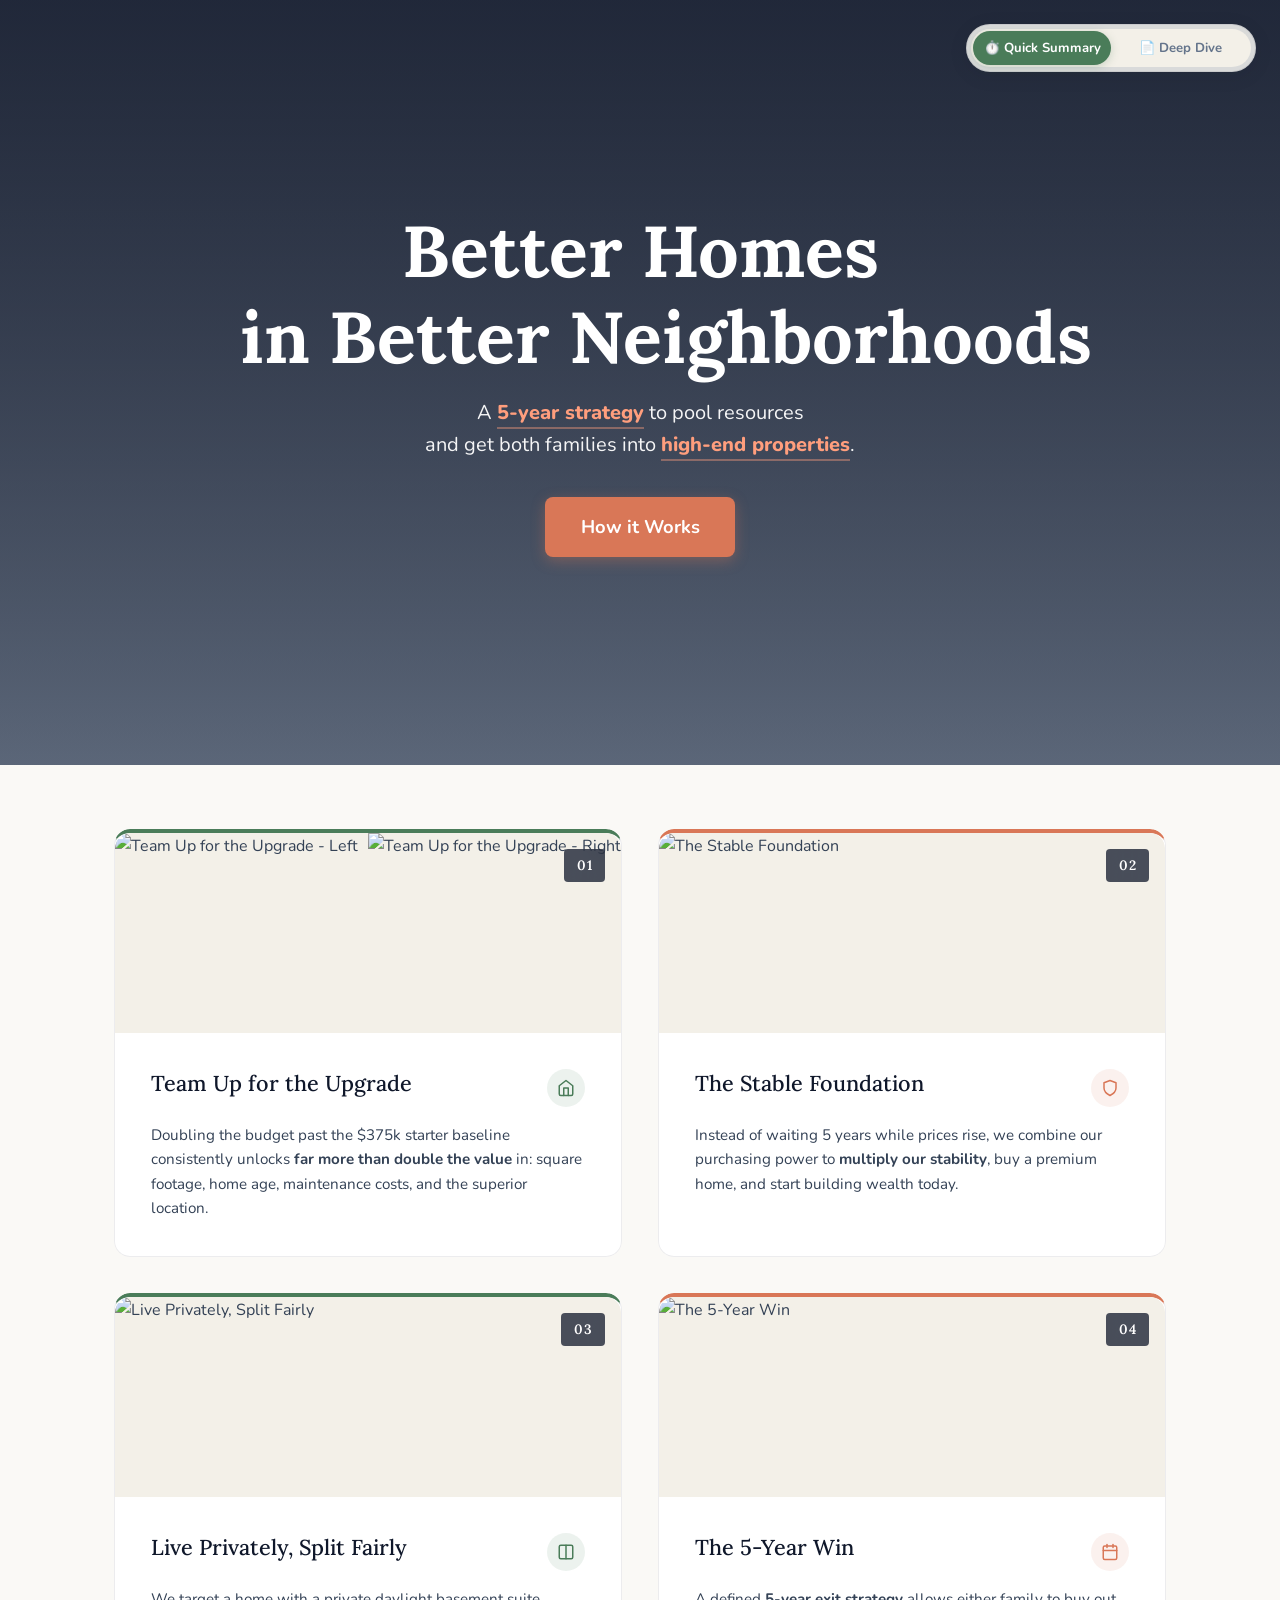
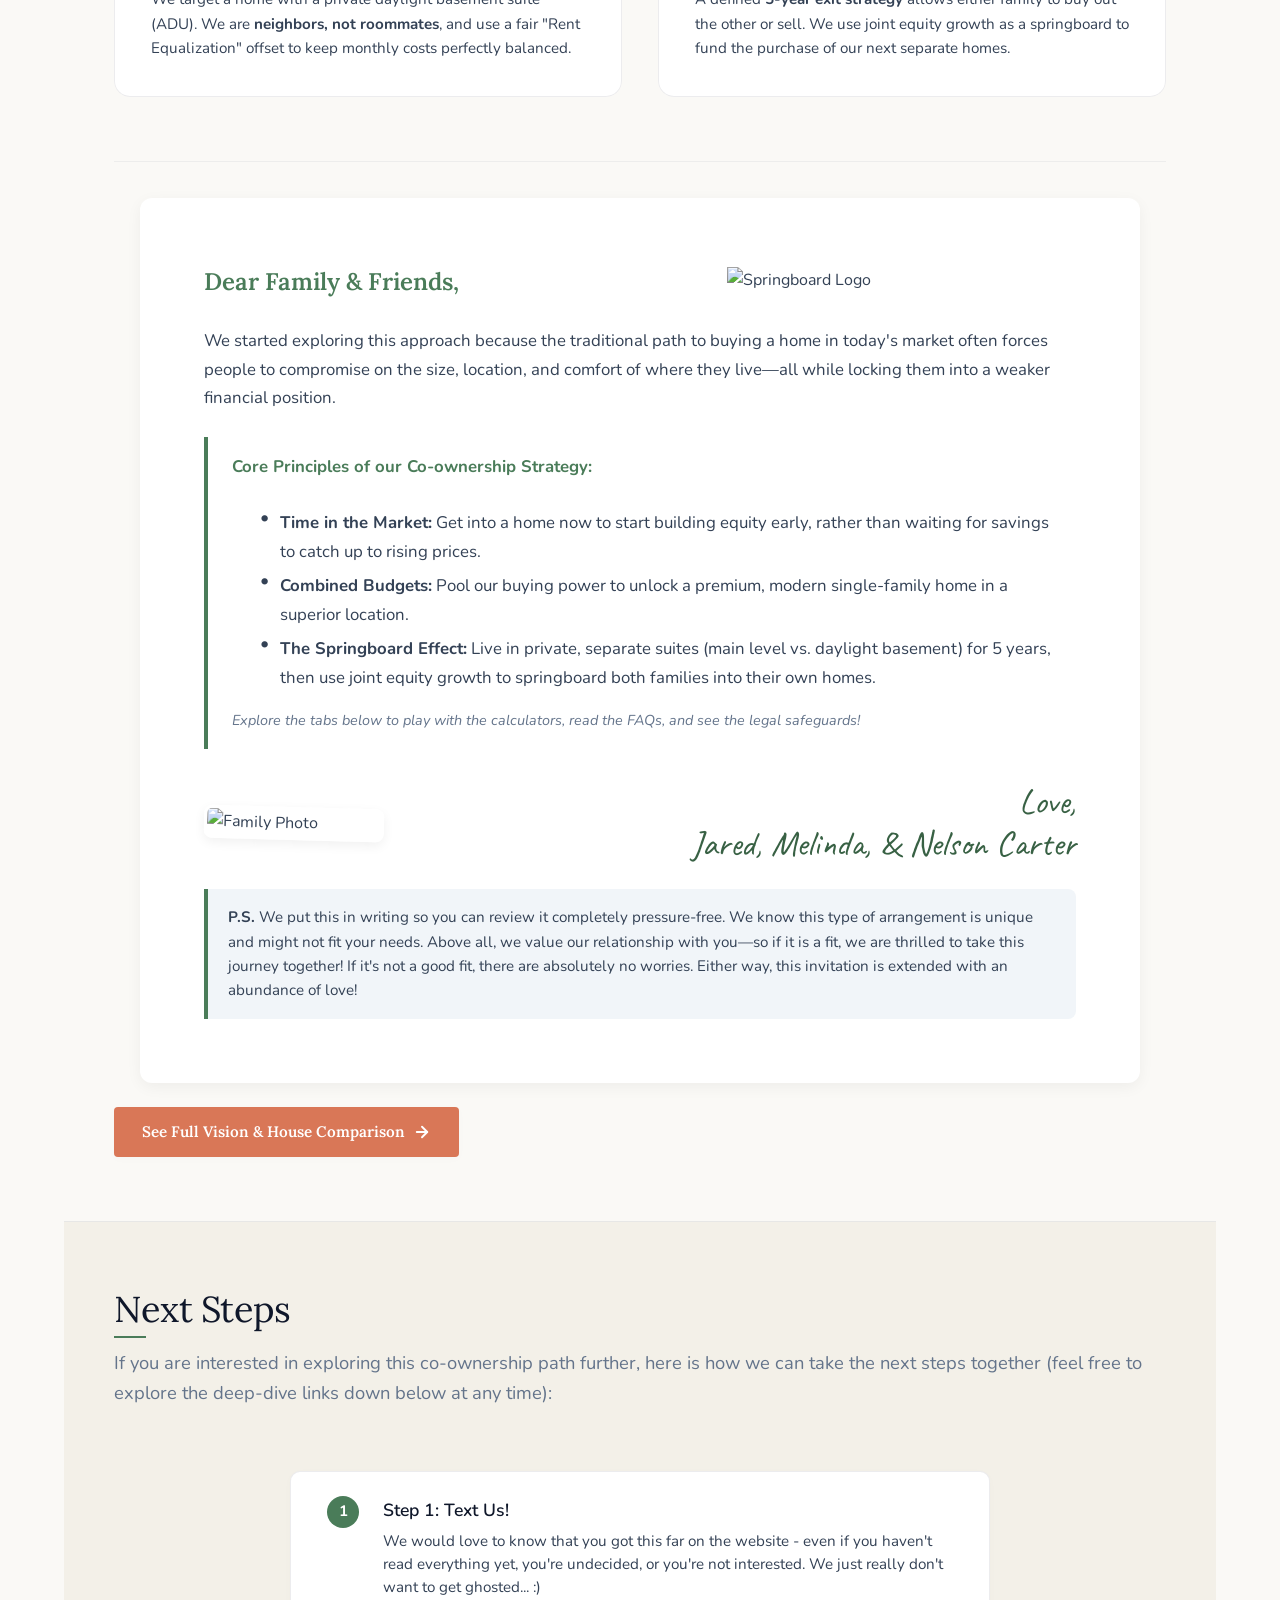
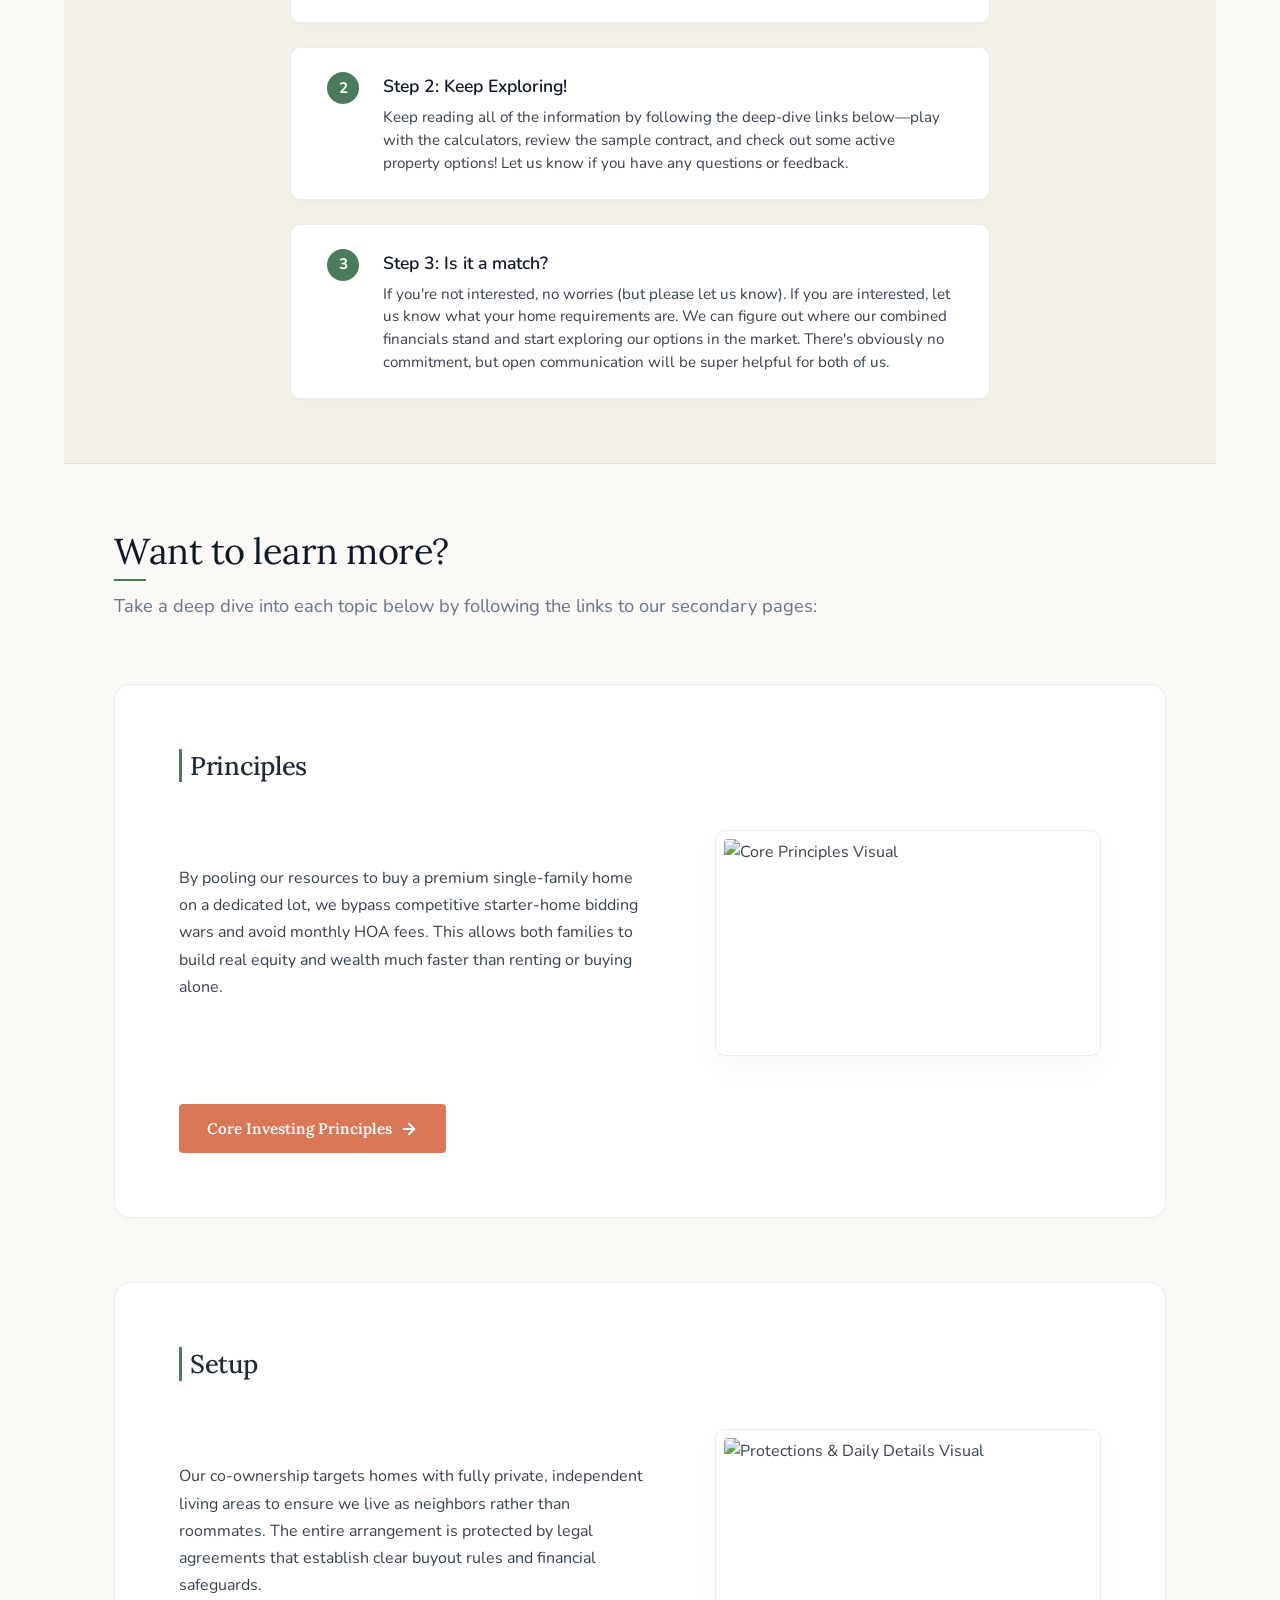
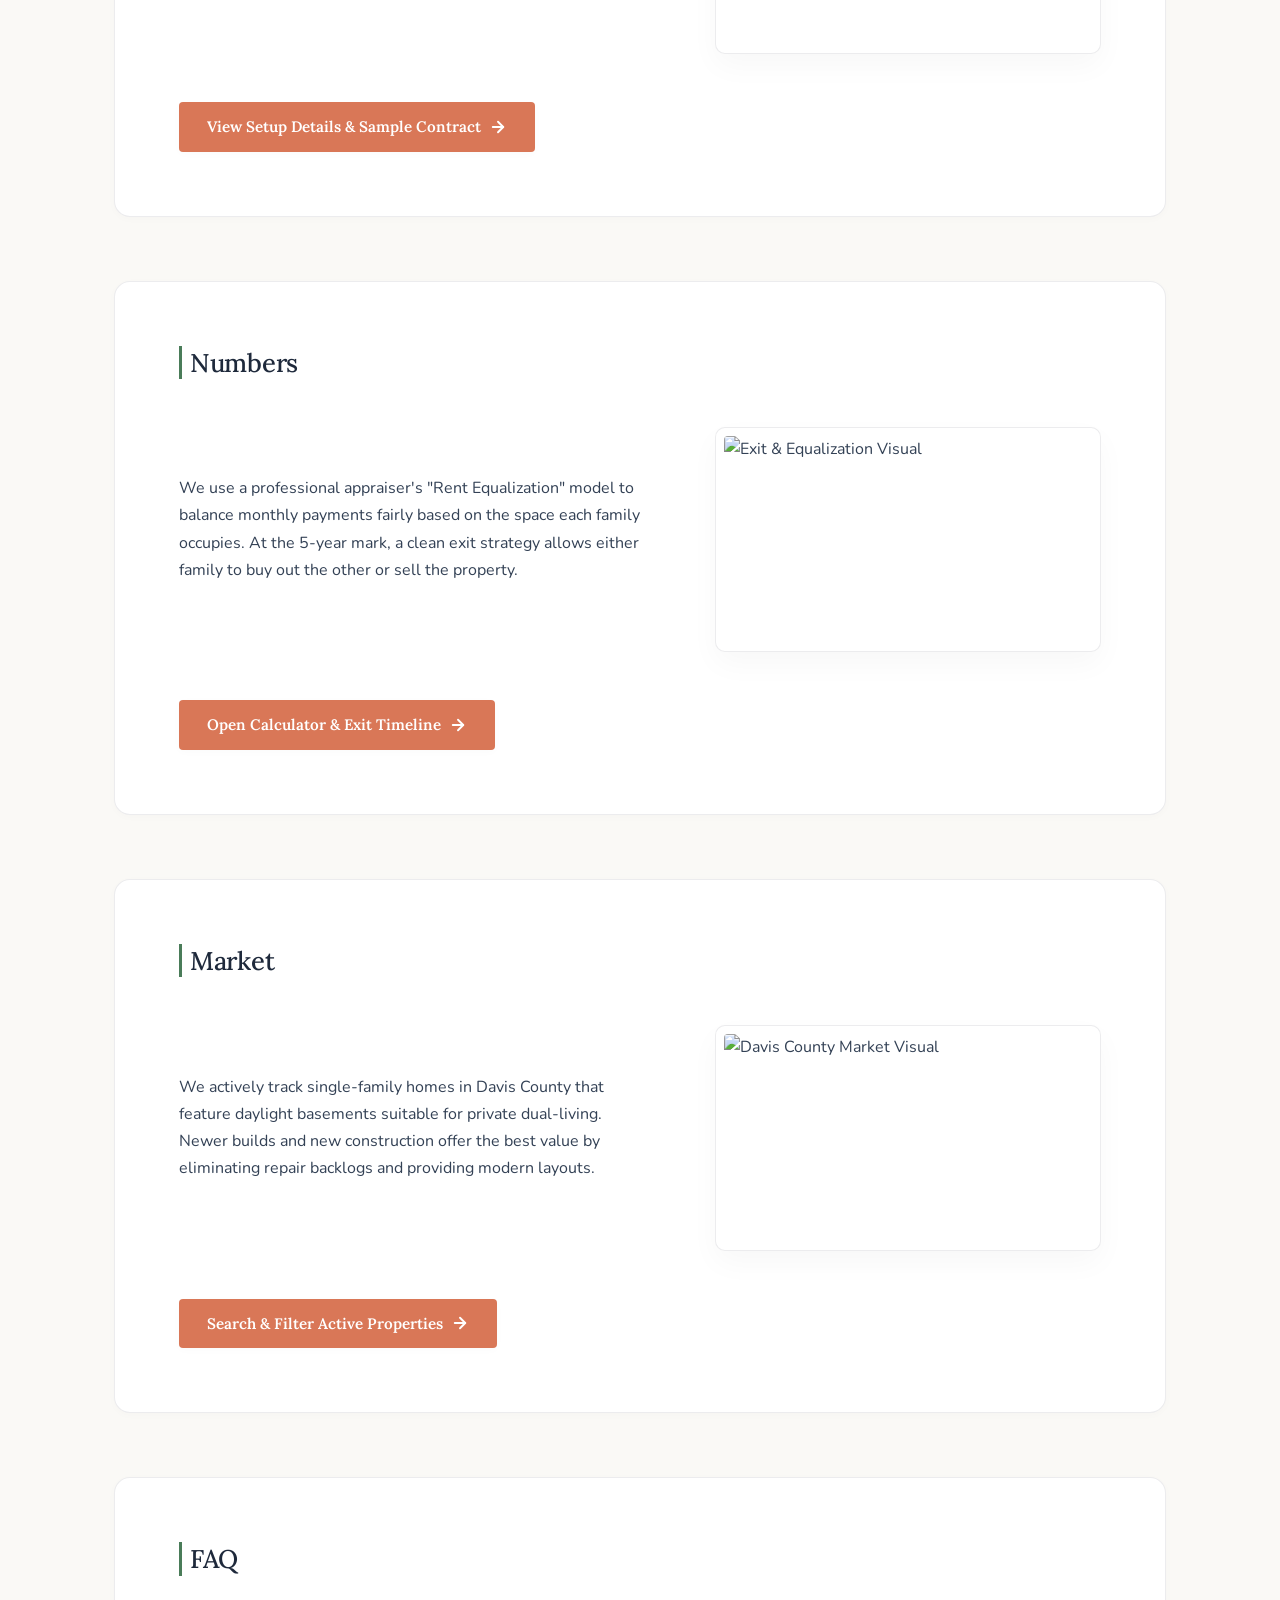
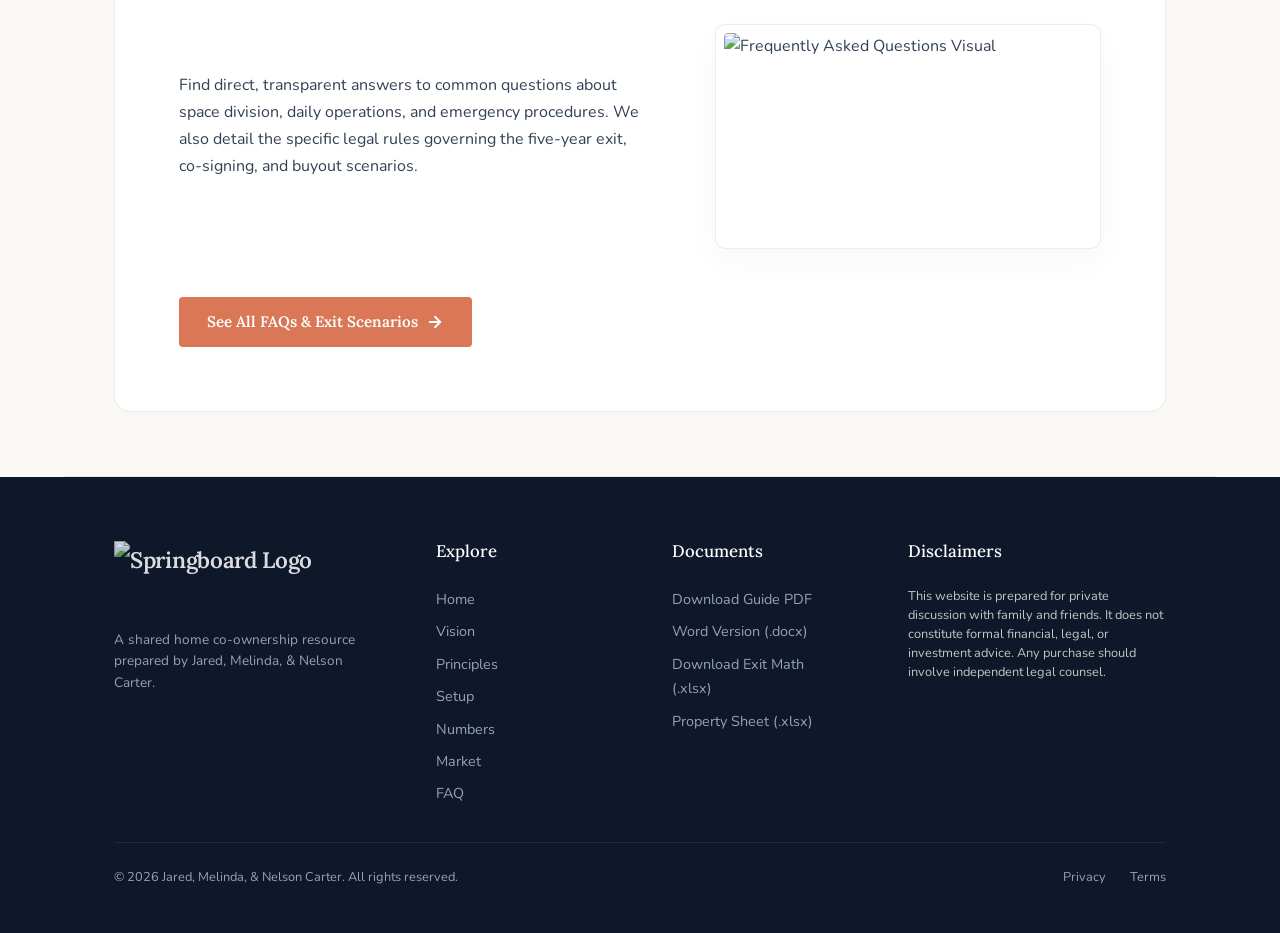
==== commit 3fbe3526: "Replace homepage section image placeholders with correct images from assets/sections" ====
--- a/index.html
+++ b/index.html
@@ -237,13 +237,8 @@
                                     <p><strong>Down Payment Multiplier:</strong> Doubling our down payment capacity lets us secure a high-performing asset that accelerates joint equity growth.</p>
                                 </div>
                             </div>
-                            <div class="image-placeholder-box">
-                                <div class="image-placeholder-box-content">
-                                    <span class="image-placeholder-icon">📊</span>
-                                    <div class="image-placeholder-title">Core Principles Visual</div>
-                                    <span class="image-placeholder-dimensions">Generate: 600 x 350px (scales dynamically)</span>
-                                    <p class="image-placeholder-desc">A chart or graphic summarizing rent vs. buy and the wealth building benefits of single-family home ownership.</p>
-                                </div>
+                            <div class="section-image-box">
+                                <img src="https://raw.githubusercontent.com/zowper/co-own/main/assets/sections/Principles.jpg" alt="Core Principles Visual" class="section-image">
                             </div>
                         </div>
                         
@@ -269,13 +264,8 @@
                                     <p><strong>Sample Agreement:</strong> A fully drafted, transparent legal contract outlines exactly how property rights, expenses, and responsibilities are split.</p>
                                 </div>
                             </div>
-                            <div class="image-placeholder-box">
-                                <div class="image-placeholder-box-content">
-                                    <span class="image-placeholder-icon">⚖️</span>
-                                    <div class="image-placeholder-title">Protections & Daily Details Visual</div>
-                                    <span class="image-placeholder-dimensions">Generate: 600 x 350px (scales dynamically)</span>
-                                    <p class="image-placeholder-desc">An illustration representing the balance between private living areas and the legal Operating Agreement.</p>
-                                </div>
+                            <div class="section-image-box">
+                                <img src="https://raw.githubusercontent.com/zowper/co-own/main/assets/sections/Setup.jpg" alt="Protections & Daily Details Visual" class="section-image">
                             </div>
                         </div>
                         
@@ -301,13 +291,8 @@
                                     <p><strong>Compare Your Path:</strong> An interactive comparison calculator contrasts the home price, monthly costs, and 5-year equity gains of solo buying versus co-ownership.</p>
                                 </div>
                             </div>
-                            <div class="image-placeholder-box">
-                                <div class="image-placeholder-box-content">
-                                    <span class="image-placeholder-icon">📈</span>
-                                    <div class="image-placeholder-title">Exit & Equalization Visual</div>
-                                    <span class="image-placeholder-dimensions">Generate: 600 x 350px (scales dynamically)</span>
-                                    <p class="image-placeholder-desc">A graphic illustrating the 5-year exit timeline and how rent equalization balances monthly payments.</p>
-                                </div>
+                            <div class="section-image-box">
+                                <img src="https://raw.githubusercontent.com/zowper/co-own/main/assets/sections/Numbers.jpg" alt="Exit & Equalization Visual" class="section-image">
                             </div>
                         </div>
                         
@@ -332,13 +317,8 @@
                                     <p><strong>Property Comparison Table:</strong> A detailed breakdown compares price, location, lot size, HOA costs, and estimated rent equalization for candidate properties.</p>
                                 </div>
                             </div>
-                            <div class="image-placeholder-box">
-                                <div class="image-placeholder-box-content">
-                                    <span class="image-placeholder-icon">📍</span>
-                                    <div class="image-placeholder-title">Davis County Market Visual</div>
-                                    <span class="image-placeholder-dimensions">Generate: 600 x 350px (scales dynamically)</span>
-                                    <p class="image-placeholder-desc">A map graphic or search dashboard layout highlighting target single-family home listings in Davis County.</p>
-                                </div>
+                            <div class="section-image-box">
+                                <img src="https://raw.githubusercontent.com/zowper/co-own/main/assets/sections/Market.jpg" alt="Davis County Market Visual" class="section-image">
                             </div>
                         </div>
                         
@@ -365,13 +345,8 @@
                                     <p><strong>The 5-Year Exit Strategy:</strong> Understand the exact protocols for refinancing, valuation buyout matches, early exits, and the co-sign guarantee.</p>
                                 </div>
                             </div>
-                            <div class="image-placeholder-box">
-                                <div class="image-placeholder-box-content">
-                                    <span class="image-placeholder-icon">❓</span>
-                                    <div class="image-placeholder-title">Frequently Asked Questions Visual</div>
-                                    <span class="image-placeholder-dimensions">Generate: 600 x 350px (scales dynamically)</span>
-                                    <p class="image-placeholder-desc">An inviting visual or graphic representing open communication and clarity regarding co-ownership questions and exit pathways.</p>
-                                </div>
+                            <div class="section-image-box">
+                                <img src="https://raw.githubusercontent.com/zowper/co-own/main/assets/sections/FAQ.jpg" alt="Frequently Asked Questions Visual" class="section-image">
                             </div>
                         </div>
                         
--- a/css/styles.css
+++ b/css/styles.css
@@ -3700,6 +3700,43 @@
     margin-bottom: 0;
 }
 
+/* Premium Section Image Containers */
+.section-image-box {
+    background-color: var(--color-surface);
+    border: 1px solid var(--color-border);
+    border-radius: var(--radius-md);
+    padding: var(--space-xs);
+    box-shadow: var(--shadow-md);
+    overflow: hidden;
+    transition: transform var(--transition-normal), box-shadow var(--transition-normal), border-color var(--transition-normal);
+    width: 100%;
+    max-width: 600px;
+    margin: var(--space-md) auto;
+    display: flex;
+    align-items: center;
+    justify-content: center;
+    aspect-ratio: 600 / 350;
+}
+
+.section-image-box:hover {
+    box-shadow: var(--shadow-lg);
+    transform: translateY(-3px);
+    border-color: var(--color-secondary);
+}
+
+.section-image {
+    width: 100%;
+    height: 100%;
+    border-radius: var(--radius-sm);
+    display: block;
+    object-fit: cover;
+    transition: transform 0.6s cubic-bezier(0.25, 0.46, 0.45, 0.94);
+}
+
+.section-image-box:hover .section-image {
+    transform: scale(1.03);
+}
+
 /* Responsive Cards and Mobile Button Optimizations */
 @media (max-width: 768px) {
     .section {
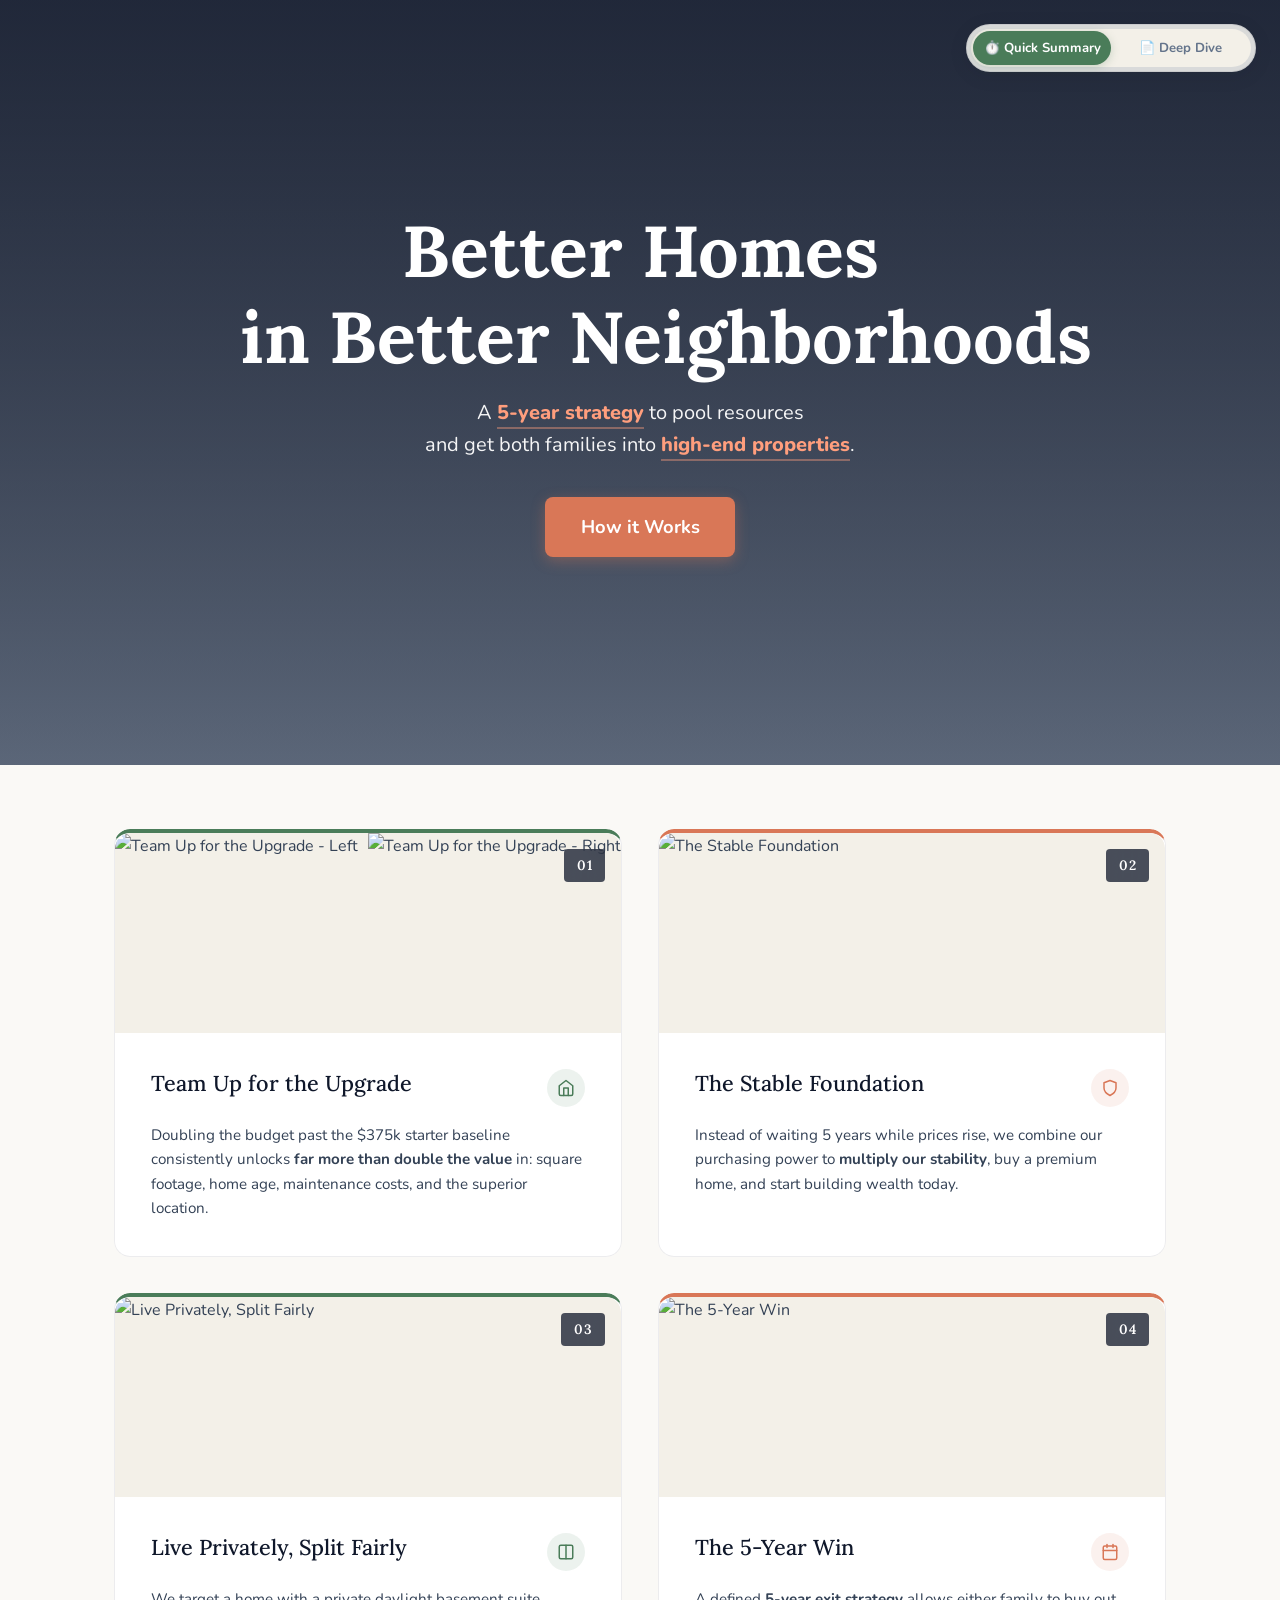
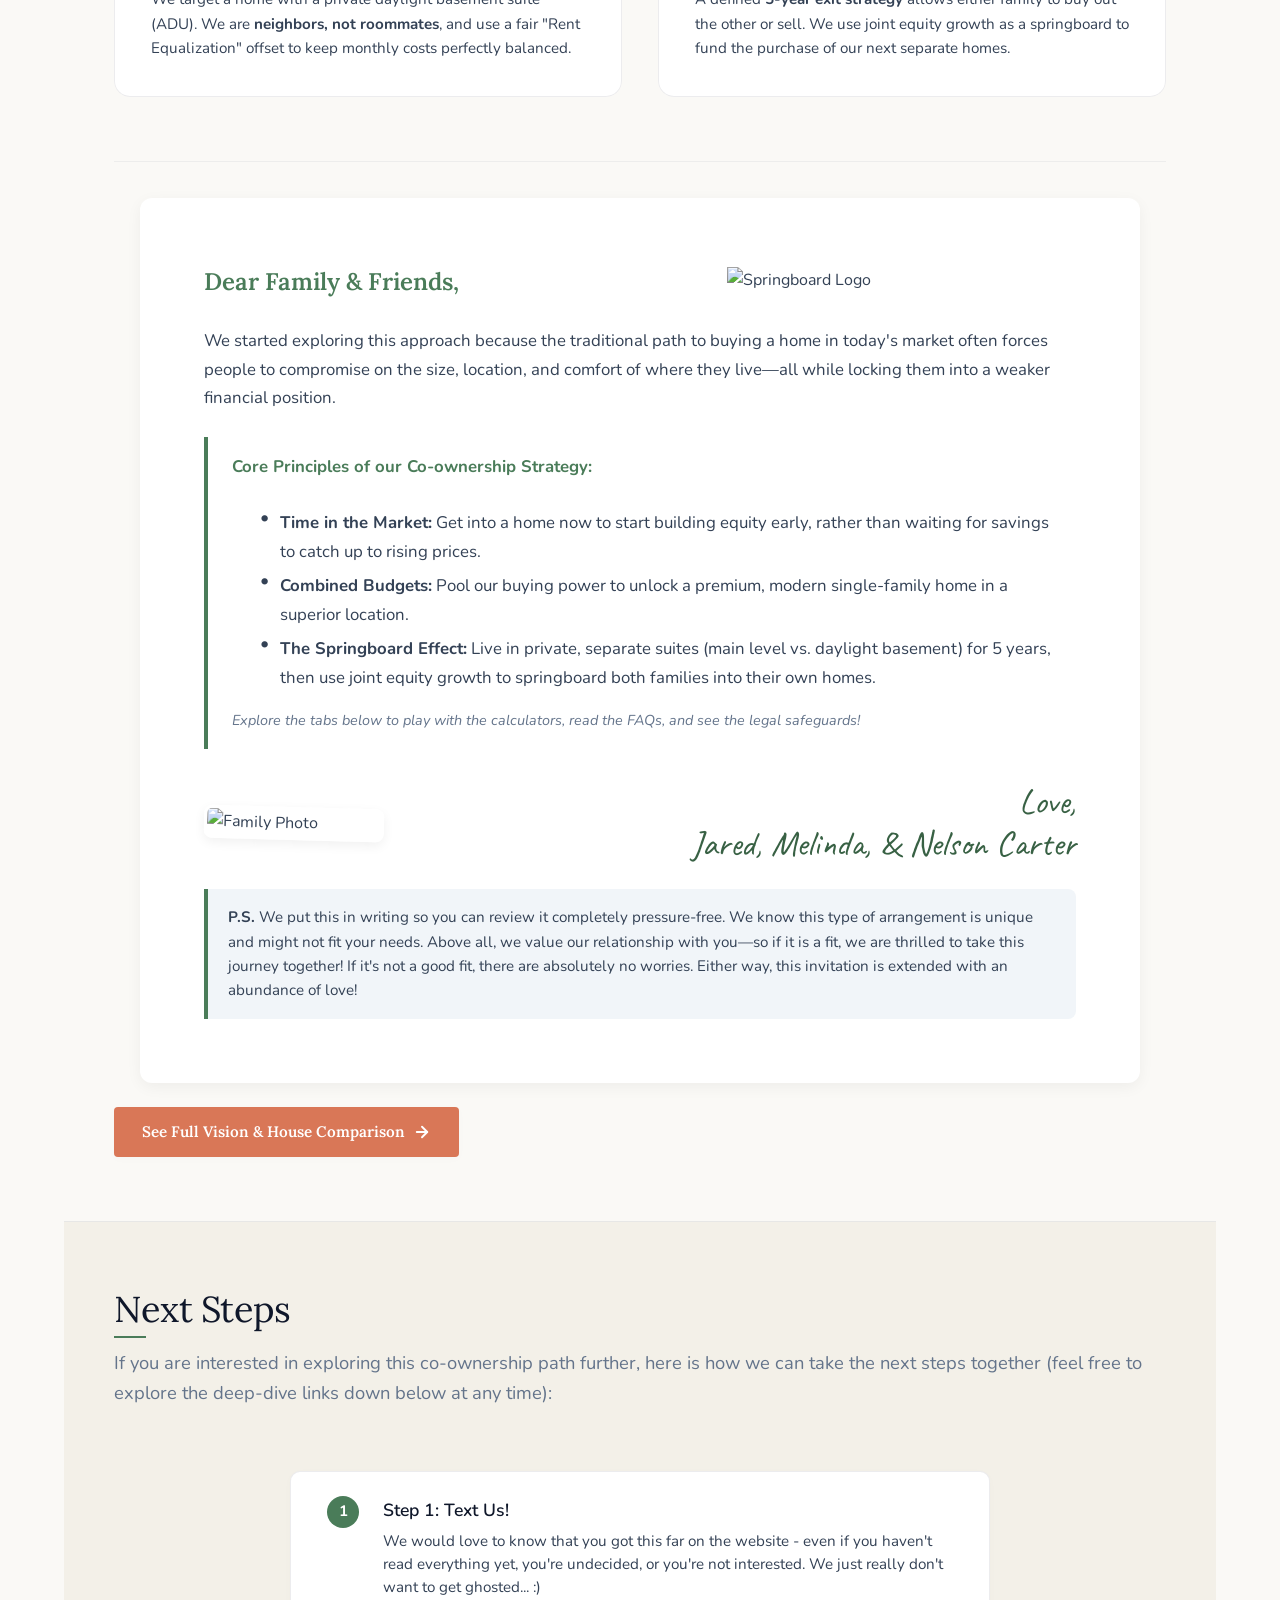
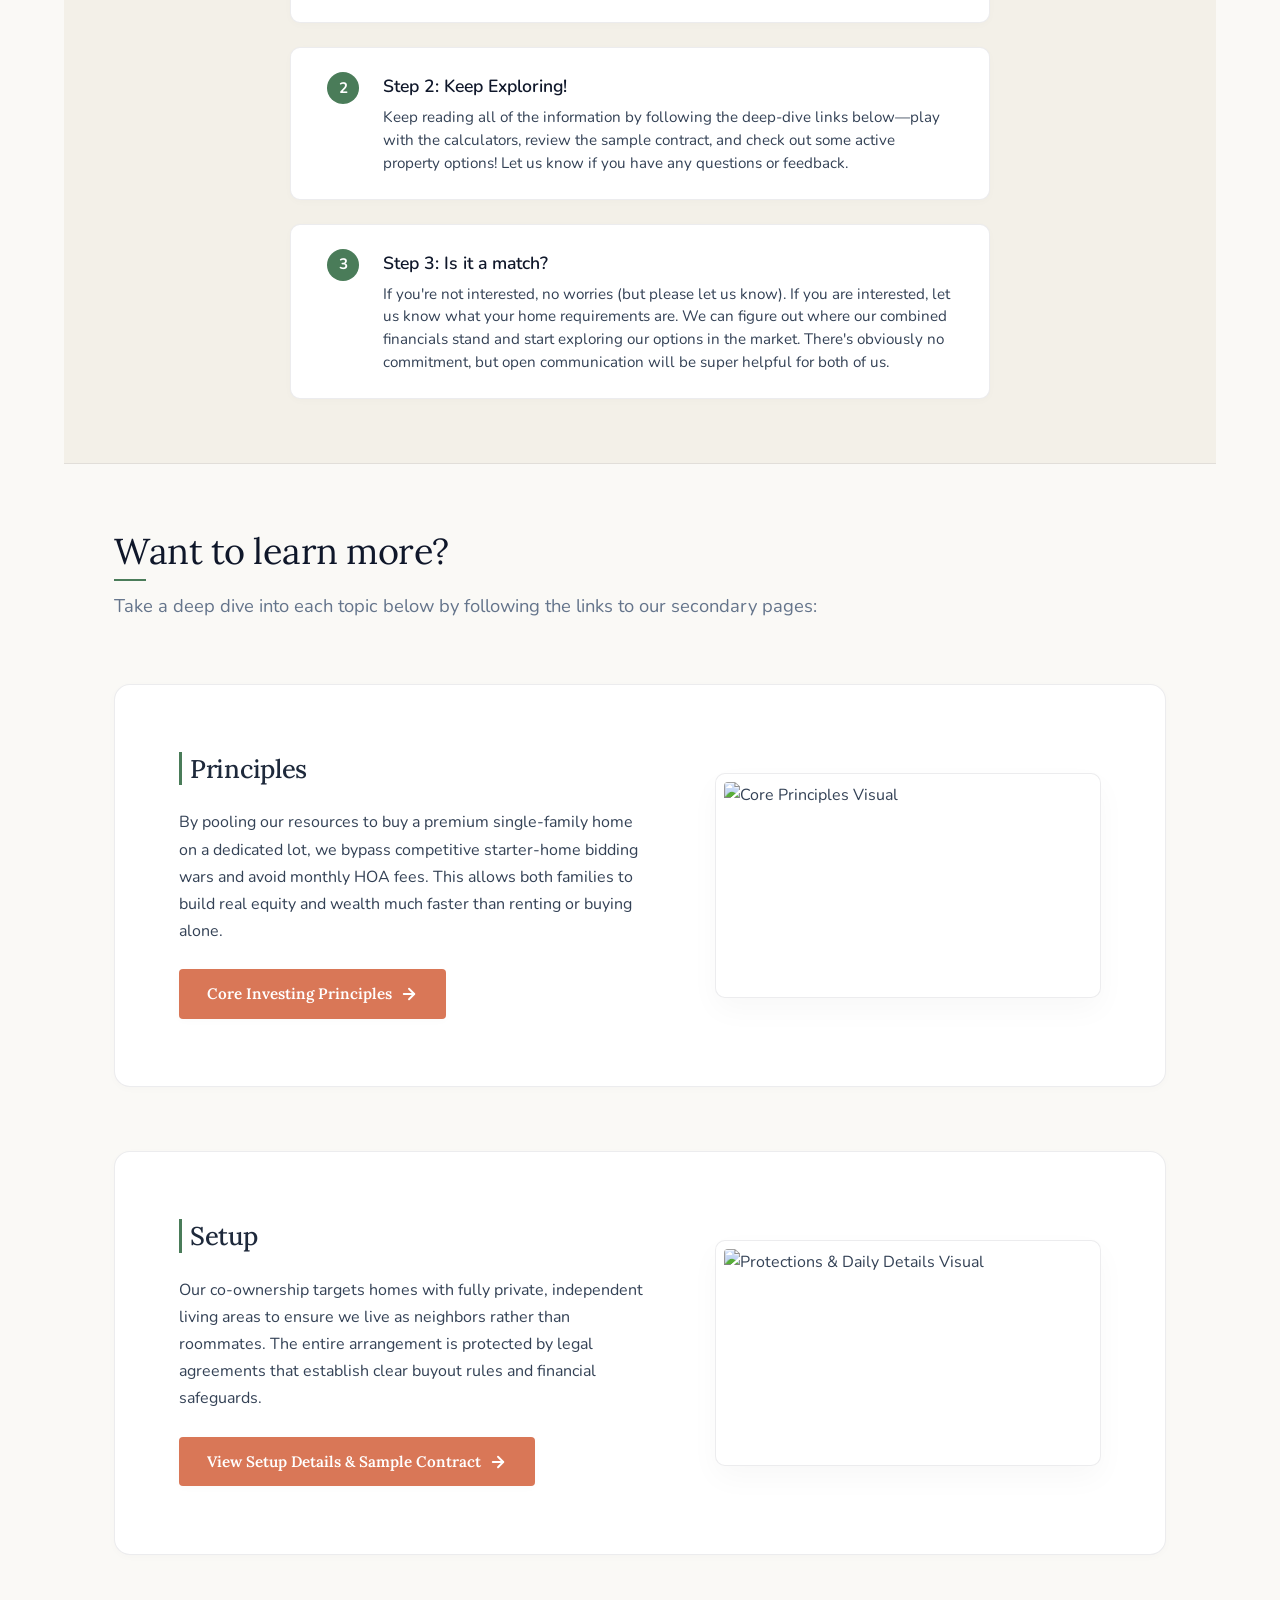
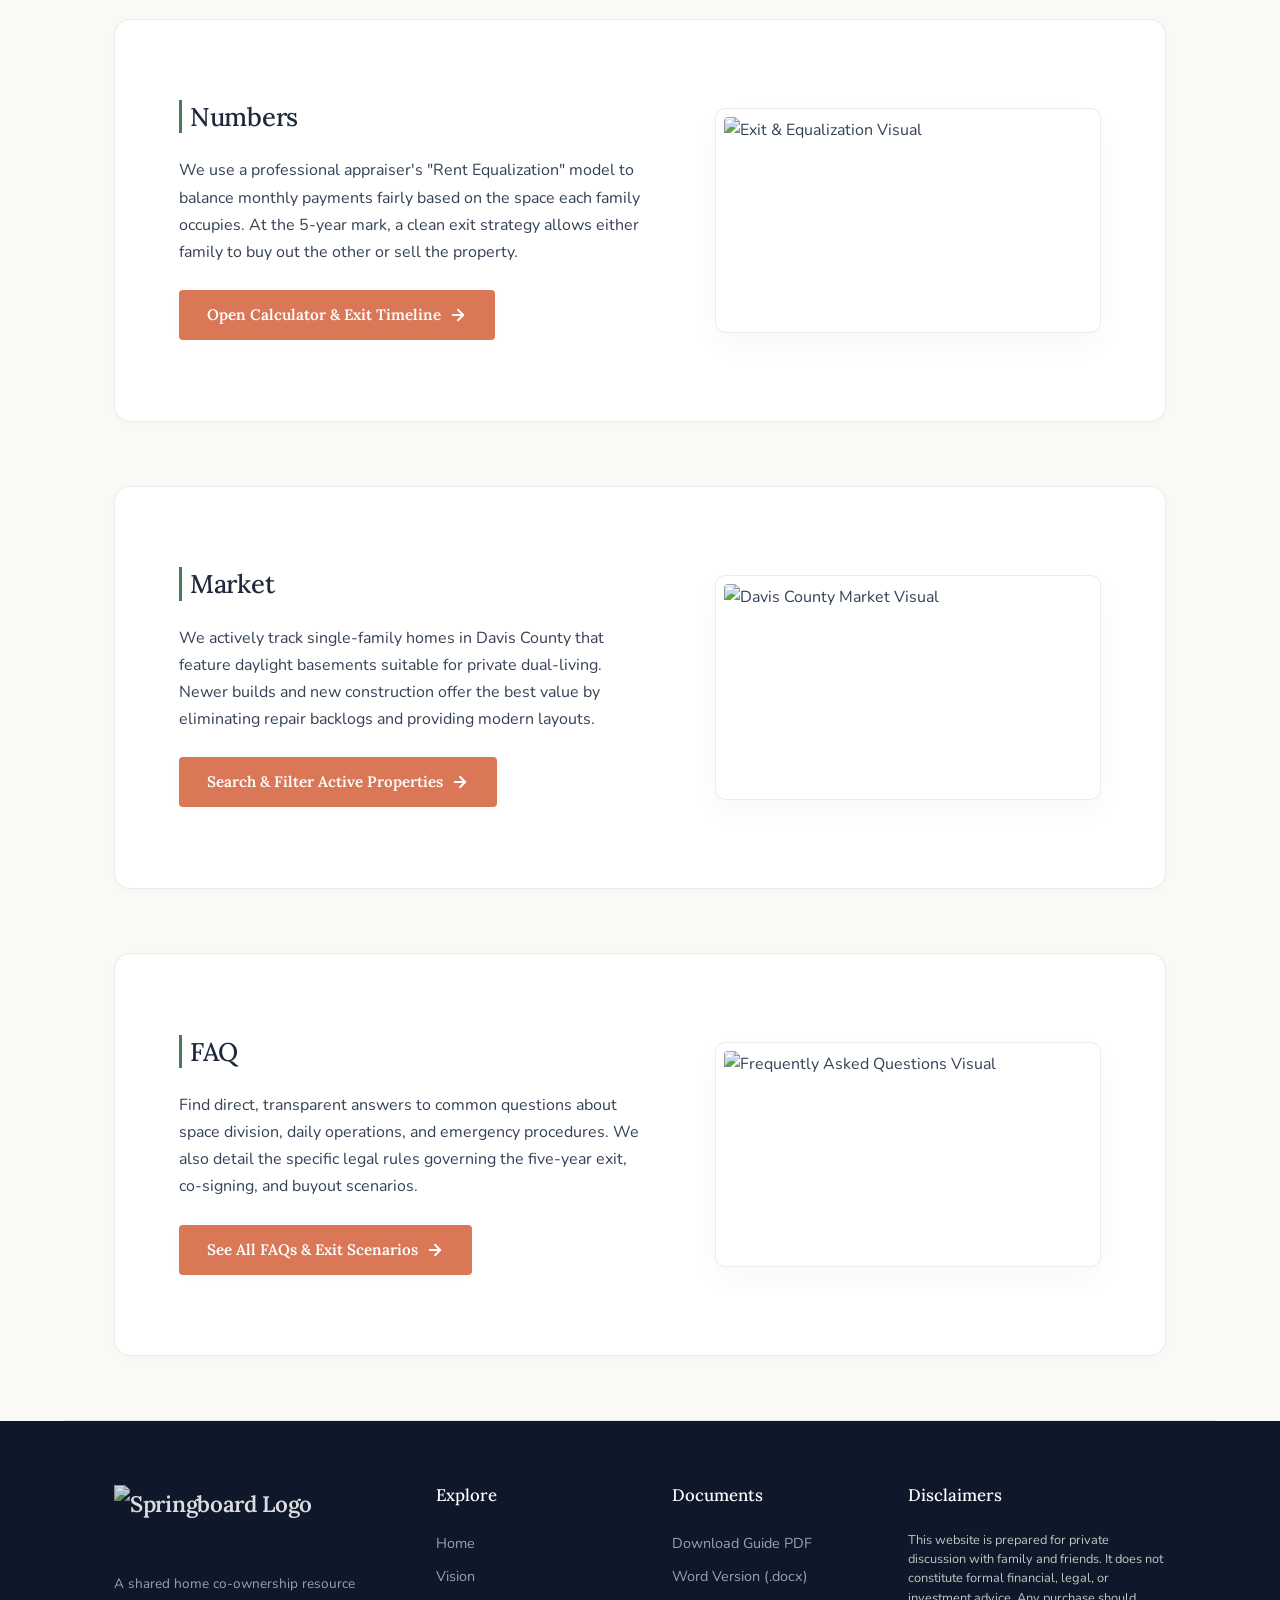
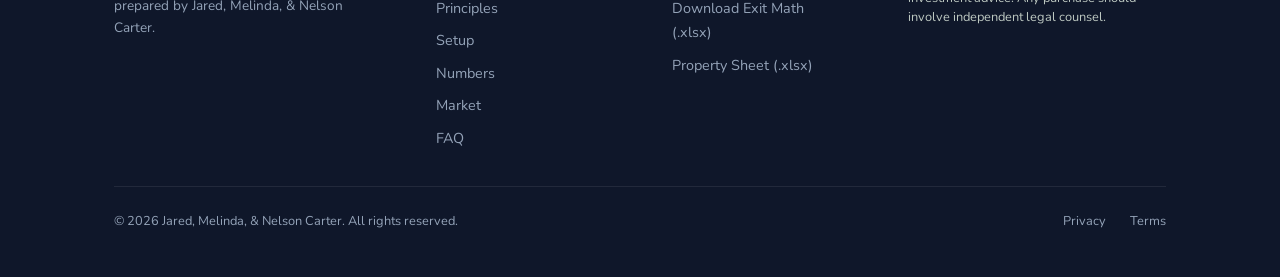
==== commit 4e53c7b9: "Restructure Learn More explore cards layout to group Title, Content, and Button in left column" ====
--- a/index.html
+++ b/index.html
@@ -222,9 +222,9 @@
 
                     <!-- Principles Subsection -->
                     <div id="principles" class="sub-section explore-card" style="margin-bottom: var(--space-xl);">
-                        <h3 class="sub-section-title">Principles</h3>
                         <div class="split-layout">
                             <div>
+                                <h3 class="sub-section-title">Principles</h3>
                                 <div class="quick-read-content">
                                     <p>By pooling our resources to buy a premium single-family home on a dedicated lot, we bypass competitive starter-home bidding wars and avoid monthly HOA fees. This allows both families to build real equity and wealth much faster than renting or buying alone.</p>
                                 </div>
@@ -236,25 +236,24 @@
                                     <p><strong>ADU Safety Buffer:</strong> Target properties naturally feature a private suite, providing a built-in rental income buffer or safety net.</p>
                                     <p><strong>Down Payment Multiplier:</strong> Doubling our down payment capacity lets us secure a high-performing asset that accelerates joint equity growth.</p>
                                 </div>
+                                <div class="section-learn-more">
+                                    <a href="principles.html" class="learn-more-btn">
+                                        Core Investing Principles
+                                        <svg width="18" height="18" viewBox="0 0 24 24" fill="none" stroke="currentColor" stroke-width="2.5" stroke-linecap="round" stroke-linejoin="round" aria-hidden="true"><line x1="5" y1="12" x2="19" y2="12"></line><polyline points="12 5 19 12 12 19"></polyline></svg>
+                                    </a>
+                                </div>
                             </div>
                             <div class="section-image-box">
                                 <img src="https://raw.githubusercontent.com/zowper/co-own/main/assets/sections/Principles.jpg" alt="Core Principles Visual" class="section-image">
                             </div>
                         </div>
-                        
-                        <div class="section-learn-more">
-                            <a href="principles.html" class="learn-more-btn">
-                                Core Investing Principles
-                                <svg width="18" height="18" viewBox="0 0 24 24" fill="none" stroke="currentColor" stroke-width="2.5" stroke-linecap="round" stroke-linejoin="round" aria-hidden="true"><line x1="5" y1="12" x2="19" y2="12"></line><polyline points="12 5 19 12 12 19"></polyline></svg>
-                            </a>
-                        </div>
                     </div>
 
                     <!-- Setup Subsection -->
                     <div id="setup" class="sub-section explore-card" style="margin-bottom: var(--space-xl);">
-                        <h3 class="sub-section-title">Setup</h3>
                         <div class="split-layout">
                             <div>
+                                <h3 class="sub-section-title">Setup</h3>
                                 <div class="quick-read-content">
                                     <p>Our co-ownership targets homes with fully private, independent living areas to ensure we live as neighbors rather than roommates. The entire arrangement is protected by legal agreements that establish clear buyout rules and financial safeguards.</p>
                                 </div>
@@ -263,25 +262,24 @@
                                     <p><strong>Trust & Safeguards:</strong> A formal legal Operating Agreement protects both families by detailing buyout protocols, dispute resolution, and payment safety nets.</p>
                                     <p><strong>Sample Agreement:</strong> A fully drafted, transparent legal contract outlines exactly how property rights, expenses, and responsibilities are split.</p>
                                 </div>
+                                <div class="section-learn-more">
+                                    <a href="setup.html" class="learn-more-btn">
+                                        View Setup Details & Sample Contract
+                                        <svg width="18" height="18" viewBox="0 0 24 24" fill="none" stroke="currentColor" stroke-width="2.5" stroke-linecap="round" stroke-linejoin="round" aria-hidden="true"><line x1="5" y1="12" x2="19" y2="12"></line><polyline points="12 5 19 12 12 19"></polyline></svg>
+                                    </a>
+                                </div>
                             </div>
                             <div class="section-image-box">
                                 <img src="https://raw.githubusercontent.com/zowper/co-own/main/assets/sections/Setup.jpg" alt="Protections & Daily Details Visual" class="section-image">
                             </div>
                         </div>
-                        
-                        <div class="section-learn-more">
-                            <a href="setup.html" class="learn-more-btn">
-                                View Setup Details & Sample Contract
-                                <svg width="18" height="18" viewBox="0 0 24 24" fill="none" stroke="currentColor" stroke-width="2.5" stroke-linecap="round" stroke-linejoin="round" aria-hidden="true"><line x1="5" y1="12" x2="19" y2="12"></line><polyline points="12 5 19 12 12 19"></polyline></svg>
-                            </a>
-                        </div>
                     </div>
 
                     <!-- Numbers Subsection -->
                     <div id="numbers" class="sub-section explore-card" style="margin-bottom: var(--space-xl);">
-                        <h3 class="sub-section-title">Numbers</h3>
                         <div class="split-layout">
                             <div>
+                                <h3 class="sub-section-title">Numbers</h3>
                                 <div class="quick-read-content">
                                     <p>We use a professional appraiser's "Rent Equalization" model to balance monthly payments fairly based on the space each family occupies. At the 5-year mark, a clean exit strategy allows either family to buy out the other or sell the property.</p>
                                 </div>
@@ -290,25 +288,24 @@
                                     <p><strong>Rent Equalization:</strong> Monthly mortgage payments are balanced using local appraisal values to ensure each family pays a fair share for the space they live in.</p>
                                     <p><strong>Compare Your Path:</strong> An interactive comparison calculator contrasts the home price, monthly costs, and 5-year equity gains of solo buying versus co-ownership.</p>
                                 </div>
+                                <div class="section-learn-more">
+                                    <a href="numbers.html" class="learn-more-btn">
+                                        Open Calculator & Exit Timeline
+                                        <svg width="18" height="18" viewBox="0 0 24 24" fill="none" stroke="currentColor" stroke-width="2.5" stroke-linecap="round" stroke-linejoin="round" aria-hidden="true"><line x1="5" y1="12" x2="19" y2="12"></line><polyline points="12 5 19 12 12 19"></polyline></svg>
+                                    </a>
+                                </div>
                             </div>
                             <div class="section-image-box">
                                 <img src="https://raw.githubusercontent.com/zowper/co-own/main/assets/sections/Numbers.jpg" alt="Exit & Equalization Visual" class="section-image">
                             </div>
                         </div>
-                        
-                        <div class="section-learn-more">
-                            <a href="numbers.html" class="learn-more-btn">
-                                Open Calculator & Exit Timeline
-                                <svg width="18" height="18" viewBox="0 0 24 24" fill="none" stroke="currentColor" stroke-width="2.5" stroke-linecap="round" stroke-linejoin="round" aria-hidden="true"><line x1="5" y1="12" x2="19" y2="12"></line><polyline points="12 5 19 12 12 19"></polyline></svg>
-                            </a>
-                        </div>
                     </div>
 
                     <!-- Market Subsection -->
                     <div id="market" class="sub-section explore-card" style="margin-bottom: var(--space-xl);">
-                        <h3 class="sub-section-title">Market</h3>
                         <div class="split-layout">
                             <div>
+                                <h3 class="sub-section-title">Market</h3>
                                 <div class="quick-read-content">
                                     <p>We actively track single-family homes in Davis County that feature daylight basements suitable for private dual-living. Newer builds and new construction offer the best value by eliminating repair backlogs and providing modern layouts.</p>
                                 </div>
@@ -316,25 +313,24 @@
                                     <p><strong>Current Opportunities:</strong> We monitor active real estate listings in Davis County, filtering for properties with separate basement entries, spacious layouts, and no HOA fees.</p>
                                     <p><strong>Property Comparison Table:</strong> A detailed breakdown compares price, location, lot size, HOA costs, and estimated rent equalization for candidate properties.</p>
                                 </div>
+                                <div class="section-learn-more">
+                                    <a href="market.html" class="learn-more-btn">
+                                        Search & Filter Active Properties
+                                        <svg width="18" height="18" viewBox="0 0 24 24" fill="none" stroke="currentColor" stroke-width="2.5" stroke-linecap="round" stroke-linejoin="round" aria-hidden="true"><line x1="5" y1="12" x2="19" y2="12"></line><polyline points="12 5 19 12 12 19"></polyline></svg>
+                                    </a>
+                                </div>
                             </div>
                             <div class="section-image-box">
                                 <img src="https://raw.githubusercontent.com/zowper/co-own/main/assets/sections/Market.jpg" alt="Davis County Market Visual" class="section-image">
                             </div>
                         </div>
-                        
-                        <div class="section-learn-more">
-                            <a href="market.html" class="learn-more-btn">
-                                Search & Filter Active Properties
-                                <svg width="18" height="18" viewBox="0 0 24 24" fill="none" stroke="currentColor" stroke-width="2.5" stroke-linecap="round" stroke-linejoin="round" aria-hidden="true"><line x1="5" y1="12" x2="19" y2="12"></line><polyline points="12 5 19 12 12 19"></polyline></svg>
-                            </a>
-                        </div>
                     </div>
 
                     <!-- FAQ Subsection -->
                     <div id="faq" class="sub-section explore-card">
-                        <h3 class="sub-section-title">FAQ</h3>
                         <div class="split-layout">
                             <div>
+                                <h3 class="sub-section-title">FAQ</h3>
                                 <div class="quick-read-content">
                                     <p>Find direct, transparent answers to common questions about space division, daily operations, and emergency procedures. We also detail the specific legal rules governing the five-year exit, co-signing, and buyout scenarios.</p>
                                 </div>
@@ -344,17 +340,16 @@
                                     <p><strong>Financial Safety Nets:</strong> Review the safeguards in place to protect against job loss, late payments, or changes in personal relationships.</p>
                                     <p><strong>The 5-Year Exit Strategy:</strong> Understand the exact protocols for refinancing, valuation buyout matches, early exits, and the co-sign guarantee.</p>
                                 </div>
+                                <div class="section-learn-more">
+                                    <a href="faq.html" class="learn-more-btn">
+                                        See All FAQs & Exit Scenarios
+                                        <svg width="18" height="18" viewBox="0 0 24 24" fill="none" stroke="currentColor" stroke-width="2.5" stroke-linecap="round" stroke-linejoin="round" aria-hidden="true"><line x1="5" y1="12" x2="19" y2="12"></line><polyline points="12 5 19 12 12 19"></polyline></svg>
+                                    </a>
+                                </div>
                             </div>
                             <div class="section-image-box">
                                 <img src="https://raw.githubusercontent.com/zowper/co-own/main/assets/sections/FAQ.jpg" alt="Frequently Asked Questions Visual" class="section-image">
                             </div>
-                        </div>
-                        
-                        <div class="section-learn-more">
-                            <a href="faq.html" class="learn-more-btn">
-                                See All FAQs & Exit Scenarios
-                                <svg width="18" height="18" viewBox="0 0 24 24" fill="none" stroke="currentColor" stroke-width="2.5" stroke-linecap="round" stroke-linejoin="round" aria-hidden="true"><line x1="5" y1="12" x2="19" y2="12"></line><polyline points="12 5 19 12 12 19"></polyline></svg>
-                            </a>
                         </div>
                     </div>
                 </div>
